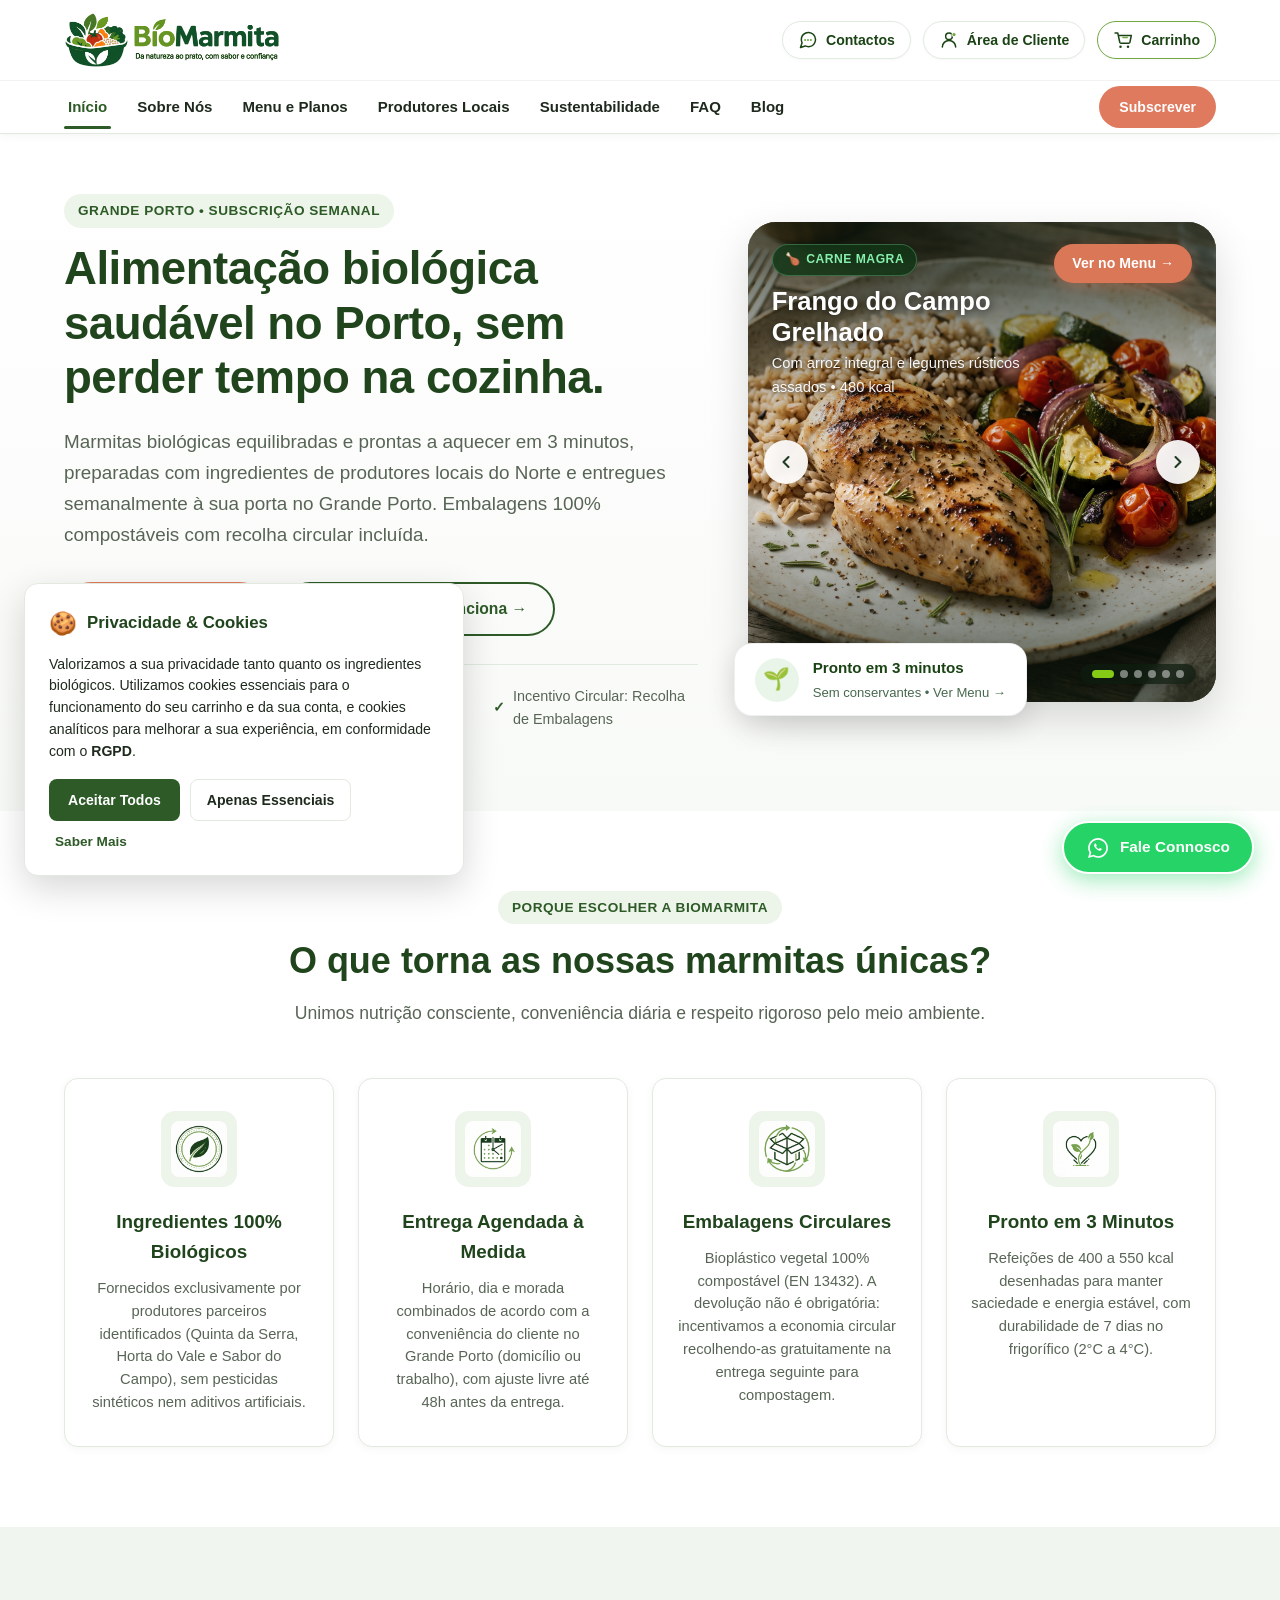
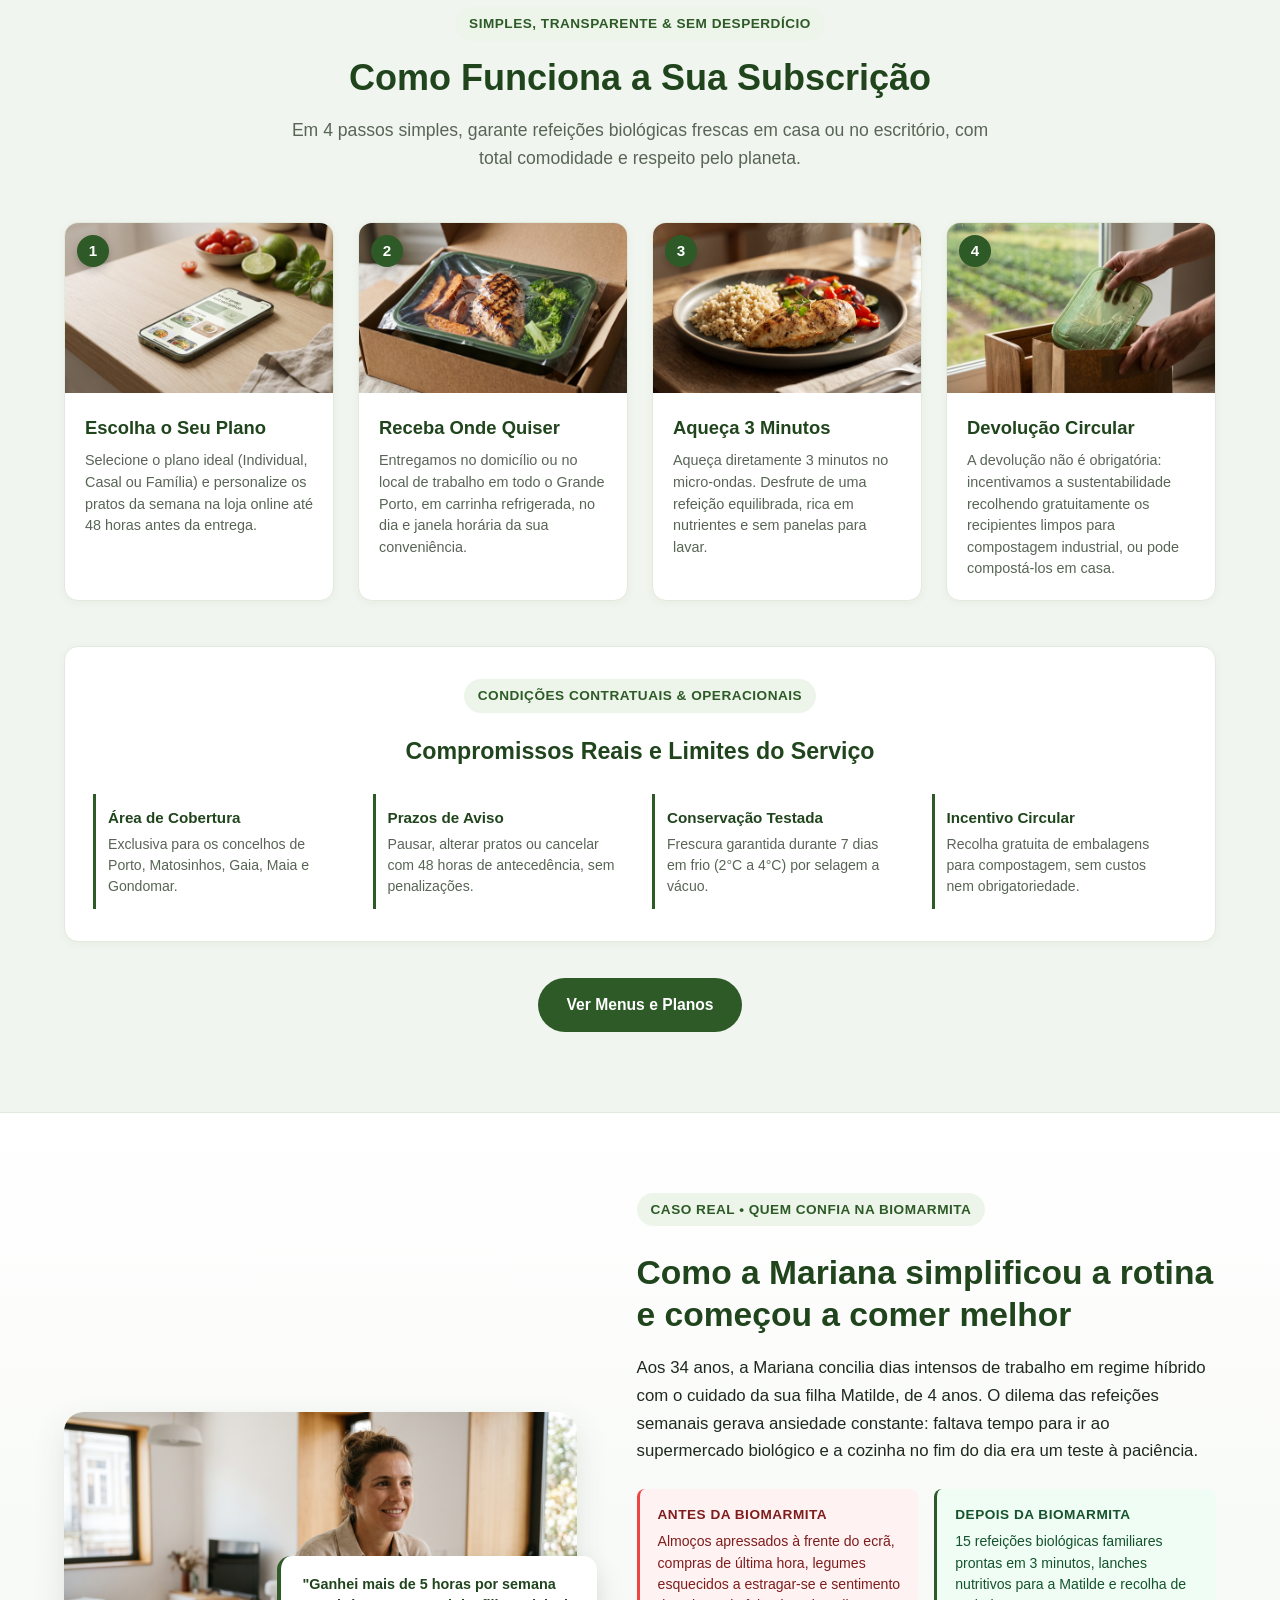
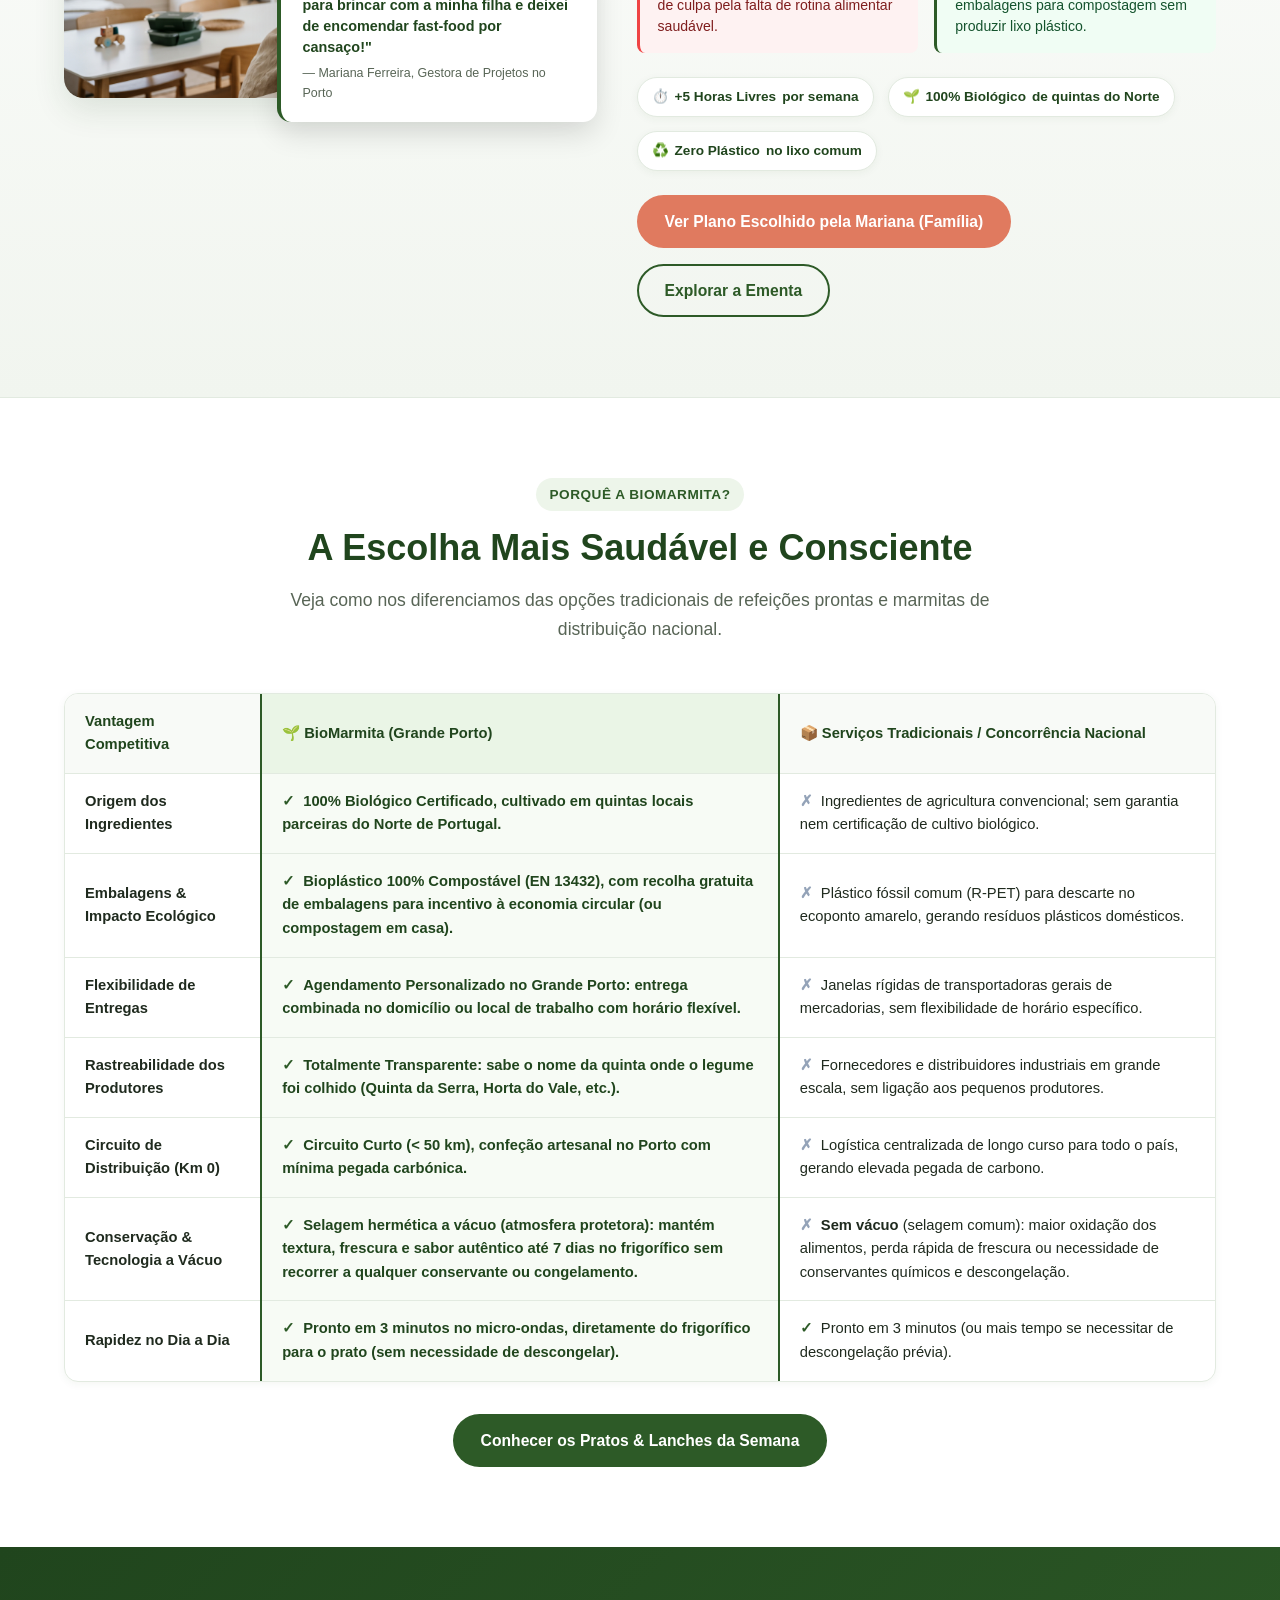
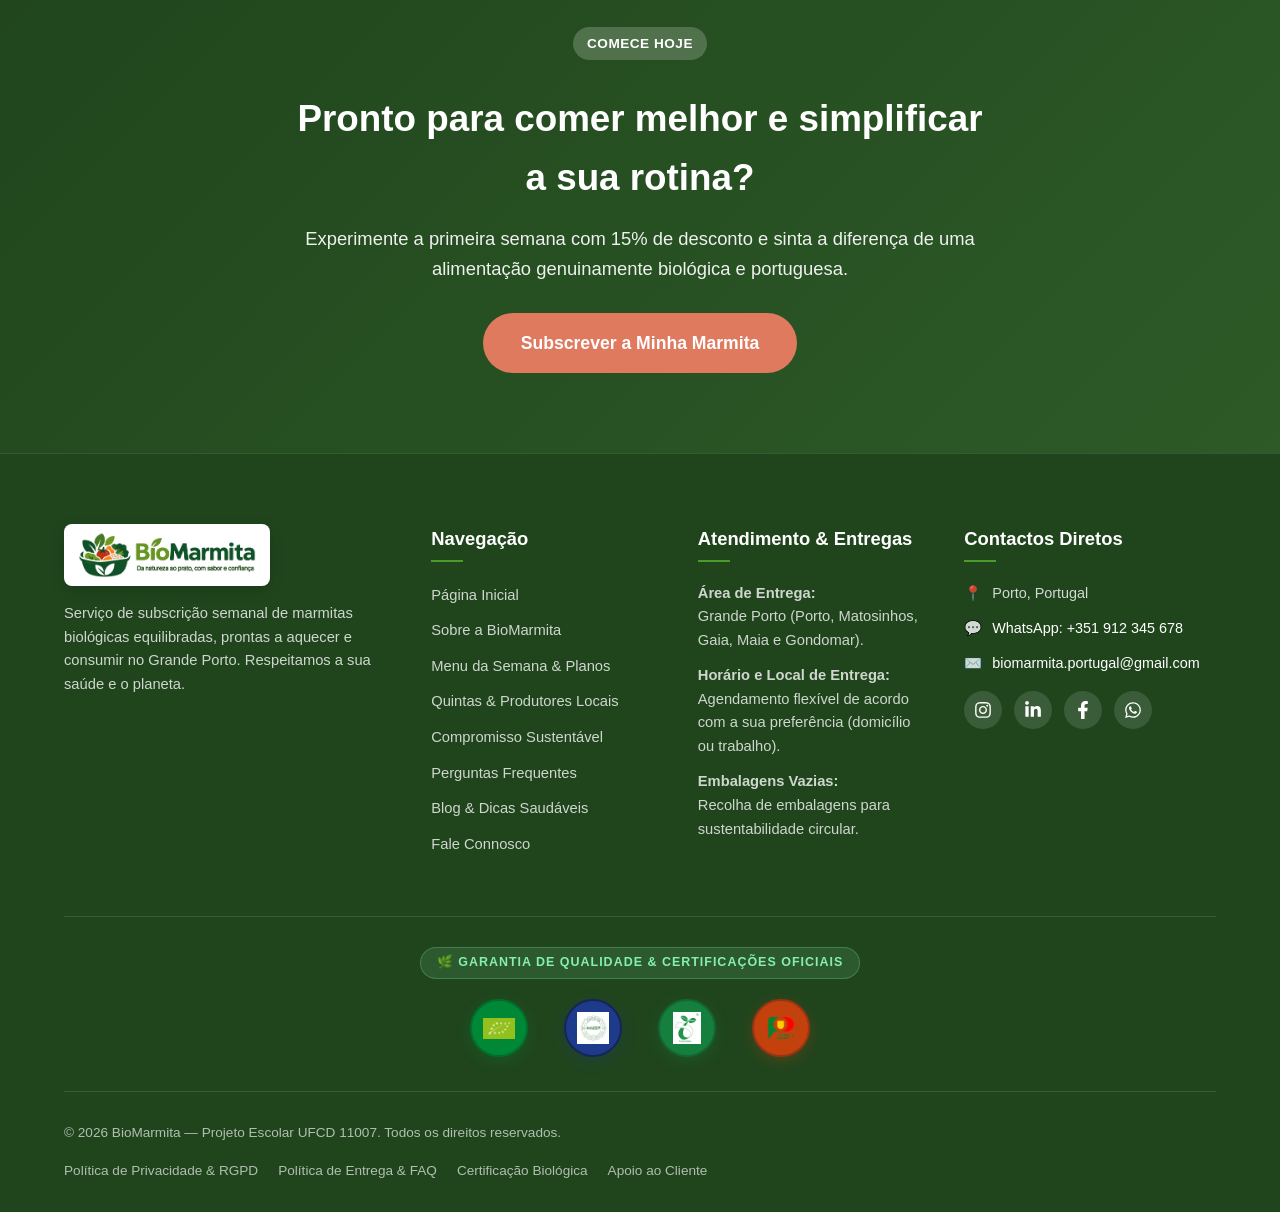
==== index.html @ f54bab78 "refactor(home): move barra de certificacoes da pagina inicial para o rodape" ====
<!DOCTYPE html>
<html lang="pt-PT">
<head>
  <meta charset="UTF-8">
  <meta name="viewport" content="width=device-width, initial-scale=1.0">
  <meta name="description" content="BioMarmita — Marmitas biológicas saudáveis por subscrição semanal no Grande Porto. Prontas a aquecer, com ingredientes locais e embalagens compostáveis.">
  <title>BioMarmita — Da natureza ao prato, com sabor e confiança</title>
  <link rel="stylesheet" href="./css/style.css">
</head>
<body>

  <!-- ======================================================================
       CABEÇALHO & BARRA DE NAVEGAÇÃO DE 2 LINHAS
       ====================================================================== -->
  <header class="site-header">
    <!-- Linha 1: Topo (Logo na esquerda e Contactos, Área do Cliente e Carrinho na direita) -->
    <div class="header-top-row">
      <div class="container header-top-container">
        <a href="index.html" class="brand-logo" aria-label="BioMarmita — Da natureza ao prato, com sabor e confiança.">
          <img src="./assets/imagens/logo-biomarmita-horizontal.png" alt="BioMarmita — Da natureza ao prato, com sabor e confiança." class="brand-logo-horizontal">
        </a>

        <div class="header-top-actions">
          <a href="contactos.html" class="header-action-btn" title="Contactos e Apoio ao Cliente">
            <span class="action-icon">
              <svg width="20" height="20" viewBox="0 0 24 24" fill="none" xmlns="http://www.w3.org/2000/svg">
              <path d="M21 11.5a8.38 8.38 0 0 1-.9 3.8 8.5 8.5 0 0 1-7.6 4.7 8.38 8.38 0 0 1-3.8-.9L3 21l1.9-5.7a8.38 8.38 0 0 1-.9-3.8 8.5 8.5 0 0 1 4.7-7.6 8.38 8.38 0 0 1 3.8-.9h.5a8.48 8.48 0 0 1 8 8v.5z" stroke="#1A4314" stroke-width="1.8" stroke-linecap="round" stroke-linejoin="round"/>
              <circle cx="8.5" cy="12" r="1.25" fill="#73A942"/>
              <circle cx="12" cy="12" r="1.25" fill="#73A942"/>
              <circle cx="15.5" cy="12" r="1.25" fill="#73A942"/>
            </svg>
            </span>
            <span class="action-label">Contactos</span>
          </a>
          <a href="area-cliente.html" class="header-action-btn" title="Área de Cliente">
            <span class="action-icon">
              <svg width="20" height="20" viewBox="0 0 24 24" fill="none" xmlns="http://www.w3.org/2000/svg">
              <circle cx="12" cy="7.5" r="4" stroke="#1A4314" stroke-width="1.8"/>
              <path d="M4 20.5a8 8 0 0 1 16 0" stroke="#1A4314" stroke-width="1.8" stroke-linecap="round"/>
              <circle cx="18" cy="5.5" r="2.5" fill="#73A942" stroke="#ffffff" stroke-width="1.2"/>
            </svg>
            </span>
            <span class="action-label">Área de Cliente</span>
          </a>
          <a href="carrinho.html" class="header-action-btn cart-btn" title="Ver Carrinho de Compras">
            <span class="action-icon">
              <svg width="20" height="20" viewBox="0 0 24 24" fill="none" xmlns="http://www.w3.org/2000/svg">
              <circle cx="9" cy="20" r="1.5" fill="#1A4314"/>
              <circle cx="18" cy="20" r="1.5" fill="#1A4314"/>
              <path d="M2.5 3.5h3.2l2.4 11.2a1.5 1.5 0 0 0 1.5 1.1h9.2a1.5 1.5 0 0 0 1.5-1.1L22 6.5H6.5" stroke="#1A4314" stroke-width="1.8" stroke-linecap="round" stroke-linejoin="round"/>
              <path d="M12 9h5" stroke="#73A942" stroke-width="2" stroke-linecap="round"/>
            </svg>
            </span>
            <span class="action-label">Carrinho</span>
          </a>

          <!-- Botão Hambúrguer para ecrãs móveis -->
          <button class="hamburger-btn" id="hamburgerBtn" aria-label="Abrir menu de navegação" aria-expanded="false">
            <svg viewBox="0 0 24 24" fill="none" stroke="#1A4314" stroke-width="2" stroke-linecap="round" stroke-linejoin="round">
              <line x1="3" y1="12" x2="21" y2="12"></line>
              <line x1="3" y1="6" x2="21" y2="6"></line>
              <line x1="3" y1="18" x2="21" y2="18"></line>
            </svg>
          </button>
        </div>
      </div>
    </div>

    <!-- Linha 2: Menu de Navegação com Botão de Subscrição -->
    <div class="header-bottom-row">
      <div class="container header-bottom-container">
        <nav class="nav-menu" id="navMenu">
          <a href="index.html" class="nav-link active">Início</a>
          <a href="sobre.html" class="nav-link">Sobre Nós</a>
          <a href="menu.html" class="nav-link">Menu e Planos</a>
          <a href="produtores.html" class="nav-link">Produtores Locais</a>
          <a href="sustentabilidade.html" class="nav-link">Sustentabilidade</a>
          <a href="faq.html" class="nav-link">FAQ</a>
          <a href="blog.html" class="nav-link">Blog</a>
          <a href="carrinho.html" class="btn btn-accent btn-sm nav-cta">Subscrever</a>
        </nav>
      </div>
    </div>
  </header>

  <!-- ======================================================================
       SEÇÃO HERO PRINCIPAL
       ====================================================================== -->
  <main>
    <section class="hero-home">
      <div class="container hero-grid">
        <div class="hero-content">
          <span class="badge">Grande Porto • Subscrição Semanal</span>
          <h1>Alimentação biológica saudável no Porto, sem perder tempo na cozinha.</h1>
          <p>
            Marmitas biológicas equilibradas e prontas a aquecer em 3 minutos, preparadas com ingredientes de produtores locais do Norte e entregues semanalmente à sua porta no Grande Porto. Embalagens 100% compostáveis com recolha circular incluída.
          </p>
          <div class="hero-actions">
            <a href="menu.html" class="btn btn-accent">Ver Menus e Planos</a>
            <a href="sobre.html" class="btn btn-outline">Descobrir Como Funciona →</a>
          </div>
          <div class="hero-badges-strip">
            <div class="hero-badge-item">
              <span>✓</span> Ingredientes 100% Biológicos Certificados
            </div>
            <div class="hero-badge-item">
              <span>✓</span> Agendamento no Domicílio ou Trabalho
            </div>
            <div class="hero-badge-item">
              <span>✓</span> Incentivo Circular: Recolha de Embalagens
            </div>
          </div>
        </div>

        <!-- Carrossel de Pratos Reais em Destaque -->
        <div class="hero-image-wrapper hero-carousel-wrapper" id="heroDishCarousel" role="region" aria-roledescription="carousel" aria-label="Destaques dos Pratos do Menu BioMarmita">
          <div class="hero-carousel-container">
            <!-- Slide 1: Frango do Campo Grelhado -->
            <div class="hero-carousel-slide active" role="group" aria-roledescription="slide" aria-label="1 de 6: Frango do Campo Grelhado">
              <img src="./assets/imagens/menu-tradicional.jpeg" alt="Frango biológico grelhado com arroz integral e legumes rústicos assados" class="hero-img">
              <div class="hero-slide-overlay" aria-hidden="true"></div>
              <div class="hero-slide-header">
                <div class="hero-slide-meta">
                  <span class="hero-slide-category">
                    <span class="category-icon" aria-hidden="true">🍗</span> CARNE MAGRA
                  </span>
                  <h3 class="hero-slide-title">Frango do Campo Grelhado</h3>
                  <p class="hero-slide-desc">Com arroz integral e legumes rústicos assados • 480 kcal</p>
                </div>
                <a href="menu.html" class="hero-slide-cta" title="Ver Frango do Campo no Menu">
                  Ver no Menu →
                </a>
              </div>
            </div>

            <!-- Slide 2: Lombo de Bacalhau com Grão -->
            <div class="hero-carousel-slide" role="group" aria-roledescription="slide" aria-label="2 de 6: Lombo de Bacalhau com Grão" aria-hidden="true">
              <img src="./assets/imagens/prato-bacalhau-grao.jpeg" alt="Lombo de Bacalhau com Grão e couve portuguesa da Horta do Vale" class="hero-img">
              <div class="hero-slide-overlay" aria-hidden="true"></div>
              <div class="hero-slide-header">
                <div class="hero-slide-meta">
                  <span class="hero-slide-category">
                    <span class="category-icon" aria-hidden="true">🐟</span> PEIXE TRADICIONAL
                  </span>
                  <h3 class="hero-slide-title">Lombo de Bacalhau com Grão</h3>
                  <p class="hero-slide-desc">Em cama de esmagada de grão e couve portuguesa • 490 kcal</p>
                </div>
                <a href="menu.html" class="hero-slide-cta" title="Ver Lombo de Bacalhau no Menu">
                  Ver no Menu →
                </a>
              </div>
            </div>

            <!-- Slide 3: Caril de Grão & Espinafres -->
            <div class="hero-carousel-slide" role="group" aria-roledescription="slide" aria-label="3 de 6: Caril de Grão &amp; Espinafres" aria-hidden="true">
              <img src="./assets/imagens/prato-caril-grao.jpeg" alt="Caril de Grão &amp; Espinafres com arroz basmati perfumado" class="hero-img">
              <div class="hero-slide-overlay" aria-hidden="true"></div>
              <div class="hero-slide-header">
                <div class="hero-slide-meta">
                  <span class="hero-slide-category">
                    <span class="category-icon" aria-hidden="true">🌱</span> 100% VEGAN BIO
                  </span>
                  <h3 class="hero-slide-title">Caril de Grão &amp; Espinafres</h3>
                  <p class="hero-slide-desc">Com arroz basmati perfumado e leite de coco bio • 430 kcal</p>
                </div>
                <a href="menu.html" class="hero-slide-cta" title="Ver Caril de Grão no Menu">
                  Ver no Menu →
                </a>
              </div>
            </div>

            <!-- Slide 4: Peito de Peru Recheado -->
            <div class="hero-carousel-slide" role="group" aria-roledescription="slide" aria-label="4 de 6: Peito de Peru Recheado" aria-hidden="true">
              <img src="./assets/imagens/prato-peru-espinafres.jpeg" alt="Peito de Peru Recheado com espinafres e batata-doce assada" class="hero-img">
              <div class="hero-slide-overlay" aria-hidden="true"></div>
              <div class="hero-slide-header">
                <div class="hero-slide-meta">
                  <span class="hero-slide-category">
                    <span class="category-icon" aria-hidden="true">🍗</span> CARNE MAGRA
                  </span>
                  <h3 class="hero-slide-title">Peito de Peru Recheado</h3>
                  <p class="hero-slide-desc">Com espinafres frescos e batata-doce assada • 460 kcal</p>
                </div>
                <a href="menu.html" class="hero-slide-cta" title="Ver Peito de Peru no Menu">
                  Ver no Menu →
                </a>
              </div>
            </div>

            <!-- Slide 5: Salmão Fresco & Quinoa Real -->
            <div class="hero-carousel-slide" role="group" aria-roledescription="slide" aria-label="5 de 6: Salmão Fresco &amp; Quinoa Real" aria-hidden="true">
              <img src="./assets/imagens/menu-fitness.jpeg" alt="Salmão Fresco &amp; Quinoa Real com brócolos ao vapor" class="hero-img">
              <div class="hero-slide-overlay" aria-hidden="true"></div>
              <div class="hero-slide-header">
                <div class="hero-slide-meta">
                  <span class="hero-slide-category">
                    <span class="category-icon" aria-hidden="true">🐟</span> FITNESS &amp; ÓMEGA-3
                  </span>
                  <h3 class="hero-slide-title">Salmão Fresco &amp; Quinoa Real</h3>
                  <p class="hero-slide-desc">Ao perfume de limão com brócolos ao vapor • 510 kcal</p>
                </div>
                <a href="menu.html" class="hero-slide-cta" title="Ver Salmão Fresco no Menu">
                  Ver no Menu →
                </a>
              </div>
            </div>

            <!-- Slide 6: Bowl de Tofu & Abacate -->
            <div class="hero-carousel-slide" role="group" aria-roledescription="slide" aria-label="6 de 6: Bowl de Tofu &amp; Abacate" aria-hidden="true">
              <img src="./assets/imagens/menu-vegetariano.jpeg" alt="Bowl de Tofu &amp; Abacate com edamame e molho sésamo" class="hero-img">
              <div class="hero-slide-overlay" aria-hidden="true"></div>
              <div class="hero-slide-header">
                <div class="hero-slide-meta">
                  <span class="hero-slide-category">
                    <span class="category-icon" aria-hidden="true">🥑</span> PLANT-BASED BOWL
                  </span>
                  <h3 class="hero-slide-title">Bowl de Tofu &amp; Abacate</h3>
                  <p class="hero-slide-desc">Com edamame, batata-doce e molho sésamo • 420 kcal</p>
                </div>
                <a href="menu.html" class="hero-slide-cta" title="Ver Bowl de Tofu no Menu">
                  Ver no Menu →
                </a>
              </div>
            </div>

            <!-- Botões de Navegação (Setas Anterior / Seguinte) -->
            <button type="button" class="hero-carousel-nav-btn prev" id="heroCarouselPrev" aria-label="Prato anterior">
              <svg width="20" height="20" viewBox="0 0 24 24" fill="none" stroke="currentColor" stroke-width="2.5" stroke-linecap="round" stroke-linejoin="round" aria-hidden="true">
                <polyline points="15 18 9 12 15 6"></polyline>
              </svg>
            </button>
            <button type="button" class="hero-carousel-nav-btn next" id="heroCarouselNext" aria-label="Próximo prato">
              <svg width="20" height="20" viewBox="0 0 24 24" fill="none" stroke="currentColor" stroke-width="2.5" stroke-linecap="round" stroke-linejoin="round" aria-hidden="true">
                <polyline points="9 18 15 12 9 6"></polyline>
              </svg>
            </button>

            <!-- Cápsula de Indicadores (Dots) -->
            <div class="hero-carousel-dots-capsule" role="tablist" aria-label="Navegar pelos pratos">
              <button type="button" class="hero-carousel-dot active" data-slide="0" role="tab" aria-selected="true" aria-label="Ver Frango do Campo Grelhado"></button>
              <button type="button" class="hero-carousel-dot" data-slide="1" role="tab" aria-selected="false" aria-label="Ver Lombo de Bacalhau com Grão"></button>
              <button type="button" class="hero-carousel-dot" data-slide="2" role="tab" aria-selected="false" aria-label="Ver Caril de Grão &amp; Espinafres"></button>
              <button type="button" class="hero-carousel-dot" data-slide="3" role="tab" aria-selected="false" aria-label="Ver Peito de Peru Recheado"></button>
              <button type="button" class="hero-carousel-dot" data-slide="4" role="tab" aria-selected="false" aria-label="Ver Salmão Fresco &amp; Quinoa Real"></button>
              <button type="button" class="hero-carousel-dot" data-slide="5" role="tab" aria-selected="false" aria-label="Ver Bowl de Tofu &amp; Abacate"></button>
            </div>
          </div>

          <!-- Card Flutuante Pronto em 3 minutos -->
          <a href="menu.html" class="hero-floating-card" title="Ver menu completo BioMarmita">
            <div class="floating-icon" aria-hidden="true">🌱</div>
            <div class="floating-text">
              <strong>Pronto em 3 minutos</strong>
              <span>Sem conservantes • Ver Menu →</span>
            </div>
          </a>
        </div>
      </div>
    </section>


    <!-- ======================================================================
         OS 4 PILARES DA BIOMARMITA
         ====================================================================== -->
    <section class="section section-white">
      <div class="container">
        <div class="section-header">
          <span class="badge">Porque Escolher a BioMarmita</span>
          <h2 class="section-title">O que torna as nossas marmitas únicas?</h2>
          <p class="section-subtitle">
            Unimos nutrição consciente, conveniência diária e respeito rigoroso pelo meio ambiente.
          </p>
        </div>

        <div class="features-grid-4">
          <!-- Pilar 1 -->
          <div class="feature-card">
            <div class="feature-icon-box">
              <img src="./assets/icones/ingredientes_biologicos.jpeg" alt="Ícone Ingredientes Biológicos">
            </div>
            <h3 class="feature-title">Ingredientes 100% Biológicos</h3>
            <p class="feature-desc">
              Fornecidos exclusivamente por produtores parceiros identificados (Quinta da Serra, Horta do Vale e Sabor do Campo), sem pesticidas sintéticos nem aditivos artificiais.
            </p>
          </div>

          <!-- Pilar 2 -->
          <div class="feature-card">
            <div class="feature-icon-box">
              <img src="./assets/icones/entrega_flexivel.jpeg" alt="Ícone Entrega Flexível">
            </div>
            <h3 class="feature-title">Entrega Agendada à Medida</h3>
            <p class="feature-desc">
              Horário, dia e morada combinados de acordo com a conveniência do cliente no Grande Porto (domicílio ou trabalho), com ajuste livre até 48h antes da entrega.
            </p>
          </div>

          <!-- Pilar 3 -->
          <div class="feature-card">
            <div class="feature-icon-box">
              <img src="./assets/icones/embalagens_sustentaveis.jpeg" alt="Ícone Embalagens Sustentáveis">
            </div>
            <h3 class="feature-title">Embalagens Circulares</h3>
            <p class="feature-desc">
              Bioplástico vegetal 100% compostável (EN 13432). A devolução não é obrigatória: incentivamos a economia circular recolhendo-as gratuitamente na entrega seguinte para compostagem.
            </p>
          </div>

          <!-- Pilar 4 -->
          <div class="feature-card">
            <div class="feature-icon-box">
              <img src="./assets/icones/mais_saude_e_bem_estar.jpeg" alt="Ícone Mais Saúde e Bem-Estar">
            </div>
            <h3 class="feature-title">Pronto em 3 Minutos</h3>
            <p class="feature-desc">
              Refeições de 400 a 550 kcal desenhadas para manter saciedade e energia estável, com durabilidade de 7 dias no frigorífico (2°C a 4°C).
            </p>
          </div>
        </div>
      </div>
    </section>

    <!-- ======================================================================
         SEÇÃO: COMO FUNCIONA (4 PASSOS VISUAIS)
         ====================================================================== -->
    <section class="section section-alt">
      <div class="container">
        <div class="section-header">
          <span class="badge">Simples, Transparente & Sem Desperdício</span>
          <h2 class="section-title">Como Funciona a Sua Subscrição</h2>
          <p class="section-subtitle">
            Em 4 passos simples, garante refeições biológicas frescas em casa ou no escritório, com total comodidade e respeito pelo planeta.
          </p>
        </div>

        <div class="steps-visual-grid">
          <!-- Passo 1 -->
          <div class="step-card-visual">
            <div class="step-visual-img-box">
              <img src="./assets/imagens/passo-escolha-plano.jpeg" alt="Escolha do plano e marmitas no telemóvel">
              <div class="step-visual-badge">1</div>
            </div>
            <div class="step-visual-body">
              <h3>Escolha o Seu Plano</h3>
              <p>
                Selecione o plano ideal (Individual, Casal ou Família) e personalize os pratos da semana na loja online até 48 horas antes da entrega.
              </p>
            </div>
          </div>

          <!-- Passo 2 -->
          <div class="step-card-visual">
            <div class="step-visual-img-box">
              <img src="./assets/imagens/passo-receba-marmitas.jpeg" alt="Entrega da caixa BioMarmita com flexibilidade de horário e morada">
              <div class="step-visual-badge">2</div>
            </div>
            <div class="step-visual-body">
              <h3>Receba Onde Quiser</h3>
              <p>
                Entregamos no domicílio ou no local de trabalho em todo o Grande Porto, em carrinha refrigerada, no dia e janela horária da sua conveniência.
              </p>
            </div>
          </div>

          <!-- Passo 3 -->
          <div class="step-card-visual">
            <div class="step-visual-img-box">
              <img src="./assets/imagens/passo-aqueca-desfrute.jpeg" alt="Marmita a aquecer e pronta em 3 minutos">
              <div class="step-visual-badge">3</div>
            </div>
            <div class="step-visual-body">
              <h3>Aqueça 3 Minutos</h3>
              <p>
                Aqueça diretamente 3 minutos no micro-ondas. Desfrute de uma refeição equilibrada, rica em nutrientes e sem panelas para lavar.
              </p>
            </div>
          </div>

          <!-- Passo 4 -->
          <div class="step-card-visual">
            <div class="step-visual-img-box">
              <img src="./assets/imagens/passo-compostagem.jpeg" alt="Recipiente bioplástico guardado para recolha e compostagem">
              <div class="step-visual-badge">4</div>
            </div>
            <div class="step-visual-body">
              <h3>Devolução Circular</h3>
              <p>
                A devolução não é obrigatória: incentivamos a sustentabilidade recolhendo gratuitamente os recipientes limpos para compostagem industrial, ou pode compostá-los em casa.
              </p>
            </div>
          </div>
        </div>

        <!-- Quadro de Condições Reais do Serviço -->
        <div style="margin-top: 45px; background: #ffffff; border: 1px solid var(--color-border); border-radius: var(--radius-md); padding: 32px 28px; box-shadow: var(--shadow-sm);">
          <div style="text-align: center; margin-bottom: 24px;">
            <span class="badge">Condições Contratuais & Operacionais</span>
            <h3 style="font-size: 1.45rem; color: var(--color-primary-dark); margin-top: 6px;">Compromissos Reais e Limites do Serviço</h3>
          </div>
          <div class="features-grid-4">
            <div style="text-align: left; padding: 12px; border-left: 3px solid var(--color-primary);">
              <strong style="color: var(--color-primary-dark); font-size: 0.95rem; display: block; margin-bottom: 4px;">Área de Cobertura</strong>
              <p style="font-size: 0.88rem; color: var(--color-text-muted); line-height: 1.5;">Exclusiva para os concelhos de Porto, Matosinhos, Gaia, Maia e Gondomar.</p>
            </div>
            <div style="text-align: left; padding: 12px; border-left: 3px solid var(--color-primary);">
              <strong style="color: var(--color-primary-dark); font-size: 0.95rem; display: block; margin-bottom: 4px;">Prazos de Aviso</strong>
              <p style="font-size: 0.88rem; color: var(--color-text-muted); line-height: 1.5;">Pausar, alterar pratos ou cancelar com 48 horas de antecedência, sem penalizações.</p>
            </div>
            <div style="text-align: left; padding: 12px; border-left: 3px solid var(--color-primary);">
              <strong style="color: var(--color-primary-dark); font-size: 0.95rem; display: block; margin-bottom: 4px;">Conservação Testada</strong>
              <p style="font-size: 0.88rem; color: var(--color-text-muted); line-height: 1.5;">Frescura garantida durante 7 dias em frio (2°C a 4°C) por selagem a vácuo.</p>
            </div>
            <div style="text-align: left; padding: 12px; border-left: 3px solid var(--color-primary);">
              <strong style="color: var(--color-primary-dark); font-size: 0.95rem; display: block; margin-bottom: 4px;">Incentivo Circular</strong>
              <p style="font-size: 0.88rem; color: var(--color-text-muted); line-height: 1.5;">Recolha gratuita de embalagens para compostagem, sem custos nem obrigatoriedade.</p>
            </div>
          </div>
        </div>

        <div style="text-align: center; margin-top: 36px;">
          <a href="menu.html" class="btn btn-primary">Ver Menus e Planos</a>
        </div>
      </div>
    </section>

    <!-- ======================================================================
         DESTAQUE DA PERSONA REAL: A ROTINA DA MARIANA FERREIRA
         ====================================================================== -->
    <section class="persona-showcase">
      <div class="container">
        <div class="persona-grid">
          <!-- Coluna com a Foto Real da Mariana -->
          <div class="persona-image-col">
            <img src="./assets/imagens/persona-mariana-real.jpeg" alt="Mariana Ferreira na sua cozinha com portátil e refeição BioMarmita" class="persona-main-img">
            <div class="persona-quote-card">
              <p>"Ganhei mais de 5 horas por semana para brincar com a minha filha e deixei de encomendar fast-food por cansaço!"</p>
              <span class="persona-quote-author">— Mariana Ferreira, Gestora de Projetos no Porto</span>
            </div>
          </div>

          <!-- Coluna com a História e Impacto Real -->
          <div class="persona-content-col">
            <span class="badge">Caso Real • Quem Confia na BioMarmita</span>
            <h2>Como a Mariana simplificou a rotina e começou a comer melhor</h2>
            <p class="persona-story-lead">
              Aos 34 anos, a Mariana concilia dias intensos de trabalho em regime híbrido com o cuidado da sua filha Matilde, de 4 anos. O dilema das refeições semanais gerava ansiedade constante: faltava tempo para ir ao supermercado biológico e a cozinha no fim do dia era um teste à paciência.
            </p>

            <div class="routine-comparison">
              <div class="routine-box routine-before">
                <strong>Antes da BioMarmita</strong>
                Almoços apressados à frente do ecrã, compras de última hora, legumes esquecidos a estragar-se e sentimento de culpa pela falta de rotina alimentar saudável.
              </div>
              <div class="routine-box routine-after">
                <strong>Depois da BioMarmita</strong>
                15 refeições biológicas familiares prontas em 3 minutos, lanches nutritivos para a Matilde e recolha de embalagens para compostagem sem produzir lixo plástico.
              </div>
            </div>

            <div class="persona-metrics-strip">
              <div class="persona-metric-pill">
                <span>⏱️</span> <strong>+5 Horas Livres</strong> por semana
              </div>
              <div class="persona-metric-pill">
                <span>🌱</span> <strong>100% Biológico</strong> de quintas do Norte
              </div>
              <div class="persona-metric-pill">
                <span>♻️</span> <strong>Zero Plástico</strong> no lixo comum
              </div>
            </div>

            <div class="persona-actions">
              <a href="carrinho.html?plano=familia" class="btn btn-accent">Ver Plano Escolhido pela Mariana (Família)</a>
              <a href="menu.html" class="btn btn-outline">Explorar a Ementa</a>
            </div>
          </div>
        </div>
      </div>
    </section>

    <!-- ======================================================================
         COMPARATIVO: BIOMARMITA VS. SERVIÇOS TRADICIONAIS
         ====================================================================== -->
    <section class="section section-white">
      <div class="container">
        <div class="section-header">
          <span class="badge">Porquê a BioMarmita?</span>
          <h2 class="section-title">A Escolha Mais Saudável e Consciente</h2>
          <p class="section-subtitle">
            Veja como nos diferenciamos das opções tradicionais de refeições prontas e marmitas de distribuição nacional.
          </p>
        </div>

        <div class="comparison-wrapper">
          <table class="comparison-table">
            <thead>
              <tr>
                <th>Vantagem Competitiva</th>
                <th class="col-bio">🌱 BioMarmita (Grande Porto)</th>
                <th>📦 Serviços Tradicionais / Concorrência Nacional</th>
              </tr>
            </thead>
            <tbody>
              <tr>
                <td><strong>Origem dos Ingredientes</strong></td>
                <td class="col-bio"><span class="check-green">✓</span> <strong>100% Biológico Certificado</strong>, cultivado em quintas locais parceiras do Norte de Portugal.</td>
                <td><span class="cross-neutral">✗</span> Ingredientes de agricultura convencional; sem garantia nem certificação de cultivo biológico.</td>
              </tr>
              <tr>
                <td><strong>Embalagens & Impacto Ecológico</strong></td>
                <td class="col-bio"><span class="check-green">✓</span> <strong>Bioplástico 100% Compostável (EN 13432)</strong>, com recolha gratuita de embalagens para incentivo à economia circular (ou compostagem em casa).</td>
                <td><span class="cross-neutral">✗</span> Plástico fóssil comum (R-PET) para descarte no ecoponto amarelo, gerando resíduos plásticos domésticos.</td>
              </tr>
              <tr>
                <td><strong>Flexibilidade de Entregas</strong></td>
                <td class="col-bio"><span class="check-green">✓</span> <strong>Agendamento Personalizado no Grande Porto</strong>: entrega combinada no domicílio ou local de trabalho com horário flexível.</td>
                <td><span class="cross-neutral">✗</span> Janelas rígidas de transportadoras gerais de mercadorias, sem flexibilidade de horário específico.</td>
              </tr>
              <tr>
                <td><strong>Rastreabilidade dos Produtores</strong></td>
                <td class="col-bio"><span class="check-green">✓</span> <strong>Totalmente Transparente</strong>: sabe o nome da quinta onde o legume foi colhido (Quinta da Serra, Horta do Vale, etc.).</td>
                <td><span class="cross-neutral">✗</span> Fornecedores e distribuidores industriais em grande escala, sem ligação aos pequenos produtores.</td>
              </tr>
              <tr>
                <td><strong>Circuito de Distribuição (Km 0)</strong></td>
                <td class="col-bio"><span class="check-green">✓</span> <strong>Circuito Curto (&lt; 50 km)</strong>, confeção artesanal no Porto com mínima pegada carbónica.</td>
                <td><span class="cross-neutral">✗</span> Logística centralizada de longo curso para todo o país, gerando elevada pegada de carbono.</td>
              </tr>
              <tr>
                <td><strong>Conservação & Tecnologia a Vácuo</strong></td>
                <td class="col-bio"><span class="check-green">✓</span> <strong>Selagem hermética a vácuo</strong> (atmosfera protetora): mantém textura, frescura e sabor autêntico até <strong>7 dias no frigorífico</strong> sem recorrer a qualquer conservante ou congelamento.</td>
                <td><span class="cross-neutral">✗</span> <strong>Sem vácuo</strong> (selagem comum): maior oxidação dos alimentos, perda rápida de frescura ou necessidade de conservantes químicos e descongelação.</td>
              </tr>
              <tr>
                <td><strong>Rapidez no Dia a Dia</strong></td>
                <td class="col-bio"><span class="check-green">✓</span> <strong>Pronto em 3 minutos</strong> no micro-ondas, diretamente do frigorífico para o prato (sem necessidade de descongelar).</td>
                <td><span class="check-green">✓</span> Pronto em 3 minutos (ou mais tempo se necessitar de descongelação prévia).</td>
              </tr>
            </tbody>
          </table>
        </div>

        <div style="text-align: center; margin-top: 32px;">
          <a href="menu.html" class="btn btn-primary">Conhecer os Pratos & Lanches da Semana</a>
        </div>
      </div>
    </section>

    <!-- ======================================================================
         CHAMADA FINAL PARA AÇÃO (CTA)
         ====================================================================== -->
    <section class="section" style="background: linear-gradient(135deg, var(--color-primary-dark) 0%, var(--color-primary) 100%); color: #ffffff; text-align: center;">
      <div class="container" style="max-width: 760px;">
        <span class="badge" style="background: rgba(255,255,255,0.2); color: #fff;">Comece Hoje</span>
        <h2 style="font-size: 2.3rem; margin: 16px 0; color: #fff;">Pronto para comer melhor e simplificar a sua rotina?</h2>
        <p style="font-size: 1.15rem; opacity: 0.92; margin-bottom: 30px; line-height: 1.6;">
          Experimente a primeira semana com 15% de desconto e sinta a diferença de uma alimentação genuinamente biológica e portuguesa.
        </p>
        <a href="carrinho.html" class="btn btn-accent" style="font-size: 1.1rem; padding: 14px 36px;">Subscrever a Minha Marmita</a>
      </div>
    </section>
  </main>

  <!-- ======================================================================
       RODAPÉ CORPORATIVO UNIFICADO
       ====================================================================== -->
  <footer class="site-footer">
    <div class="container">
      <div class="footer-grid">
        <div class="footer-col footer-about">
          <a href="index.html" class="footer-brand-logo" aria-label="BioMarmita — Da natureza ao prato, com sabor e confiança.">
            <img src="./assets/imagens/logo-biomarmita-horizontal.png" alt="BioMarmita — Da natureza ao prato, com sabor e confiança." class="footer-brand-logo-img">
          </a>
          <p>
            Serviço de subscrição semanal de marmitas biológicas equilibradas, prontas a aquecer e consumir no Grande Porto. Respeitamos a sua saúde e o planeta.
          </p>
        </div>

        <div class="footer-col">
          <h4>Navegação</h4>
          <ul class="footer-links">
            <li><a href="index.html">Página Inicial</a></li>
            <li><a href="sobre.html">Sobre a BioMarmita</a></li>
            <li><a href="menu.html">Menu da Semana & Planos</a></li>
            <li><a href="produtores.html">Quintas & Produtores Locais</a></li>
            <li><a href="sustentabilidade.html">Compromisso Sustentável</a></li>
            <li><a href="faq.html">Perguntas Frequentes</a></li>
            <li><a href="blog.html">Blog & Dicas Saudáveis</a></li>
            <li><a href="contactos.html">Fale Connosco</a></li>
          </ul>
        </div>

        <div class="footer-col">
          <h4>Atendimento & Entregas</h4>
          <p style="font-size: 0.92rem; color: rgba(255,255,255,0.78); margin-bottom: 12px;">
            <strong>Área de Entrega:</strong><br>
            Grande Porto (Porto, Matosinhos, Gaia, Maia e Gondomar).
          </p>
          <p style="font-size: 0.92rem; color: rgba(255,255,255,0.78); margin-bottom: 12px;">
            <strong>Horário e Local de Entrega:</strong><br>
            Agendamento flexível de acordo com a sua preferência (domicílio ou trabalho).
          </p>
          <p style="font-size: 0.92rem; color: rgba(255,255,255,0.78);">
            <strong>Embalagens Vazias:</strong><br>
            Recolha de embalagens para sustentabilidade circular.
          </p>
        </div>

        <div class="footer-col">
          <h4>Contactos Diretos</h4>
          <div class="footer-contact-item">
            <span>📍</span>
            <span>Porto, Portugal</span>
          </div>
          <div class="footer-contact-item">
            <span>💬</span>
            <a href="https://wa.me/351912345678" target="_blank" style="color: #ffffff;">WhatsApp: +351 912 345 678</a>
          </div>
          <div class="footer-contact-item">
            <span>✉️</span>
            <a href="mailto:biomarmita.portugal@gmail.com" style="color: #ffffff;">biomarmita.portugal@gmail.com</a>
          </div>
          <div class="footer-social-links">
            <a href="https://instagram.com/biomarmita.portugal" target="_blank" rel="noopener noreferrer" class="social-btn social-instagram" aria-label="Instagram">
              <svg viewBox="0 0 448 512" width="18" height="18" fill="currentColor" aria-hidden="true"><path d="M224.1 141c-63.6 0-114.9 51.3-114.9 114.9s51.3 114.9 114.9 114.9S339 319.5 339 255.9 287.7 141 224.1 141zm0 189.6c-41.1 0-74.7-33.5-74.7-74.7s33.5-74.7 74.7-74.7 74.7 33.5 74.7 74.7-33.6 74.7-74.7 74.7zm146.4-194.3c0 14.9-12 26.8-26.8 26.8-14.9 0-26.8-12-26.8-26.8s12-26.8 26.8-26.8 26.8 12 26.8 26.8zm76.1 27.2c-1.7-35.9-9.9-67.7-36.2-93.9-26.2-26.2-58-34.4-93.9-36.2-37-2.1-147.9-2.1-184.9 0-35.8 1.7-67.6 9.9-93.9 36.1s-34.4 58-36.2 93.9c-2.1 37-2.1 147.9 0 184.9 1.7 35.9 9.9 67.7 36.2 93.9s58 34.4 93.9 36.2c37 2.1 147.9 2.1 184.9 0 35.9-1.7 67.7-9.9 93.9-36.2 26.2-26.2 34.4-58 36.2-93.9 2.1-37 2.1-147.8 0-184.8zM398.8 388c-7.8 19.6-22.9 34.7-42.6 42.6-29.5 11.7-99.5 9-132.1 9s-102.7 2.6-132.1-9c-19.6-7.8-34.7-22.9-42.6-42.6-11.7-29.5-9-99.5-9-132.1s-2.6-102.7 9-132.1c7.8-19.6 22.9-34.7 42.6-42.6 29.5-11.7 99.5-9 132.1-9s102.7-2.6 132.1 9c19.6 7.8 34.7 22.9 42.6 42.6 11.7 29.5 9 99.5 9 132.1s2.7 102.7-9 132.1z"/></svg>
            </a>
            <a href="https://linkedin.com" target="_blank" rel="noopener noreferrer" class="social-btn social-linkedin" aria-label="LinkedIn">
              <svg viewBox="0 0 448 512" width="18" height="18" fill="currentColor" aria-hidden="true"><path d="M100.28 448H7.4V148.9h92.88zM53.79 108.1C24.09 108.1 0 83.5 0 53.8a53.79 53.79 0 0 1 107.58 0c0 29.7-24.1 54.3-53.79 54.3zM447.9 448h-92.68V302.4c0-34.7-.7-79.2-48.29-79.2-48.29 0-55.69 37.7-55.69 76.7V448h-92.78V148.9h89.08v40.8h1.3c12.4-23.5 42.69-48.3 87.88-48.3 94 0 111.28 61.9 111.28 142.3V448z"/></svg>
            </a>
            <a href="https://facebook.com" target="_blank" rel="noopener noreferrer" class="social-btn social-facebook" aria-label="Facebook">
              <svg viewBox="0 0 320 512" width="18" height="18" fill="currentColor" aria-hidden="true"><path d="M279.14 288l14.22-92.66h-88.91v-60.13c0-25.35 12.42-50.06 52.24-50.06h40.42V6.26S260.43 0 225.36 0c-73.22 0-121.08 44.38-121.08 124.72v70.62H22.89V288h81.39v224h100.17V288z"/></svg>
            </a>
            <a href="https://wa.me/351912345678" target="_blank" rel="noopener noreferrer" class="social-btn social-whatsapp" aria-label="WhatsApp">
              <svg viewBox="0 0 448 512" width="18" height="18" fill="currentColor" aria-hidden="true"><path d="M380.9 97.1C339 55.1 283.2 32 223.9 32c-122.4 0-222 99.6-222 222 0 39.1 10.2 77.3 29.6 111L0 480l117.7-30.9c32.4 17.7 68.9 27 106.1 27h.1c122.3 0 224.1-99.6 224.1-222 0-59.3-25.2-115-67.1-157zm-157 341.6c-33.2 0-65.7-8.9-94-25.7l-6.7-4-69.8 18.3L72 359.2l-4.4-7c-18.5-29.4-28.2-63.3-28.2-98.2 0-101.7 82.8-184.5 184.6-184.5 49.3 0 95.6 19.2 130.4 54.1 34.8 34.9 56.2 81.2 56.1 130.5 0 101.8-84.9 184.6-186.6 184.6zm101.2-138.2c-5.5-2.8-32.8-16.2-37.9-18-5.1-1.9-8.8-2.8-12.5 2.8-3.7 5.6-14.3 18-17.6 21.8-3.2 3.7-6.5 4.2-12 1.4-32.6-16.3-54-29.1-75.5-66-5.7-9.8 5.7-9.1 16.3-30.3 1.8-3.7.9-6.9-.5-9.7-1.4-2.8-12.5-30.1-17.1-41.2-4.5-10.8-9.1-9.3-12.5-9.5-3.2-.2-6.9-.2-10.6-.2-3.7 0-9.7 1.4-14.8 6.9-5.1 5.6-19.4 19-19.4 46.3 0 27.3 19.9 53.7 22.6 57.4 2.8 3.7 39.1 59.7 94.8 83.8 35.2 15.2 49 16.5 66.6 13.9 10.7-1.6 32.8-13.4 37.4-26.4 4.6-13 4.6-24.1 3.2-26.4-1.3-2.5-5-3.9-10.5-6.6z"/></svg>
            </a>
          </div>
        </div>
      </div>

      <!-- Barra de Certificações Oficiais no Rodapé -->
      <div class="footer-certifications-bar">
        <div class="footer-cert-header">
          <span>🌿 Garantia de Qualidade &amp; Certificações Oficiais</span>
        </div>
        <div class="cert-logos-row" role="list" aria-label="Certificações Oficiais da BioMarmita">
          <!-- Selo 1: Euro-Folha UE -->
          <a href="sustentabilidade.html#certificacoes" class="cert-logo-item" role="listitem" title="Euro-Folha UE: 100% Bio • Sem Pesticidas nem OGM">
            <div class="cert-logo-circle euroleaf" aria-hidden="true">
              <img src="./assets/imagens/selo-euro-folha.png" alt="Euro-Folha UE" class="cert-logo-img">
            </div>
            <div class="cert-logo-tooltip" role="tooltip">
              <strong class="cert-tooltip-title">Euro-Folha UE</strong>
              <span class="cert-tooltip-desc">100% Bio • Sem Pesticidas nem OGM</span>
              <span class="cert-tooltip-action">Saber mais →</span>
            </div>
          </a>

          <!-- Selo 2: Higiene e Segurança HACCP -->
          <a href="sustentabilidade.html#certificacoes" class="cert-logo-item" role="listitem" title="HACCP &amp; Higiene: Segurança Alimentar Certificada">
            <div class="cert-logo-circle haccp" aria-hidden="true">
              <img src="./assets/imagens/selo-haccp.png" alt="HACCP" class="cert-logo-img">
            </div>
            <div class="cert-logo-tooltip" role="tooltip">
              <strong class="cert-tooltip-title">HACCP &amp; Higiene</strong>
              <span class="cert-tooltip-desc">Segurança Alimentar Certificada</span>
              <span class="cert-tooltip-action">Saber mais →</span>
            </div>
          </a>

          <!-- Selo 3: Bioplástico Compostável EN 13432 -->
          <a href="sustentabilidade.html#certificacoes" class="cert-logo-item" role="listitem" title="Norma EN 13432: Bioplástico 100% Compostável">
            <div class="cert-logo-circle compost" aria-hidden="true">
              <img src="./assets/imagens/selo-en-13432.png" alt="Norma EN 13432" class="cert-logo-img">
            </div>
            <div class="cert-logo-tooltip" role="tooltip">
              <strong class="cert-tooltip-title">Norma EN 13432</strong>
              <span class="cert-tooltip-desc">Bioplástico 100% Compostável</span>
              <span class="cert-tooltip-action">Saber mais →</span>
            </div>
          </a>

          <!-- Selo 4: Cadeia Curta / Origem Nacional -->
          <a href="produtores.html" class="cert-logo-item" role="listitem" title="Cadeia Curta (< 60 km): Produtores Locais do Norte">
            <div class="cert-logo-circle local" aria-hidden="true">
              <img src="./assets/imagens/selo-cadeia-curta.png" alt="Cadeia Curta" class="cert-logo-img">
            </div>
            <div class="cert-logo-tooltip" role="tooltip">
              <strong class="cert-tooltip-title">Cadeia Curta (&lt; 60 km)</strong>
              <span class="cert-tooltip-desc">Produtores Locais do Norte</span>
              <span class="cert-tooltip-action">Conhecer quintas →</span>
            </div>
          </a>
        </div>
      </div>

      <div class="footer-bottom">
        <p>© 2026 BioMarmita — Projeto Escolar UFCD 11007. Todos os direitos reservados.</p>
        <div class="footer-legal-links">
          <a href="privacidade.html">Política de Privacidade &amp; RGPD</a>
          <a href="faq.html">Política de Entrega &amp; FAQ</a>
          <a href="sustentabilidade.html">Certificação Biológica</a>
          <a href="contactos.html">Apoio ao Cliente</a>
        </div>
      </div>
    </div>
  </footer>

  <!-- Script JS para menu mobile e interatividades -->
    <!-- Botão Flutuante de WhatsApp -->
  <a href="https://wa.me/351912345678?text=Ol%C3%A1!%20Gostaria%20de%20saber%20mais%20sobre%20os%20planos%20da%20BioMarmita." class="whatsapp-float" target="_blank" rel="noopener noreferrer" aria-label="Falar no WhatsApp">
    <svg viewBox="0 0 24 24">
      <path d="M12.04 2C6.58 2 2.13 6.45 2.13 11.91C2.13 13.66 2.59 15.36 3.45 16.86L2.05 22L7.3 20.62C8.75 21.41 10.38 21.83 12.04 21.83C17.5 21.83 21.95 17.38 21.95 11.92C21.95 9.27 20.92 6.78 19.05 4.91C17.18 3.03 14.69 2 12.04 2M12.05 3.67C14.25 3.67 16.31 4.53 17.87 6.09C19.42 7.65 20.28 9.72 20.28 11.92C20.28 16.46 16.58 20.15 12.04 20.15C10.56 20.15 9.11 19.76 7.85 19L7.55 18.83L4.43 19.65L5.26 16.61L5.06 16.29C4.24 14.99 3.81 13.47 3.81 11.91C3.81 7.37 7.5 3.67 12.05 3.67M9.27 7.49C9.09 7.49 8.89 7.56 8.73 7.74C8.57 7.92 8.08 8.38 8.08 9.32C8.08 10.26 8.76 11.16 8.86 11.29C8.95 11.43 10.2 13.36 12.12 14.19C13.68 14.86 14 14.73 14.34 14.69C14.68 14.66 15.44 14.24 15.6 13.79C15.76 13.34 15.76 12.95 15.71 12.87C15.66 12.79 15.53 12.74 15.34 12.65C15.16 12.55 14.25 12.11 14.08 12.05C13.91 11.98 13.78 11.95 13.66 12.13C13.53 12.31 13.16 12.74 13.05 12.87C12.94 13 12.83 13.02 12.64 12.92C12.46 12.83 11.87 12.64 11.17 12.02C10.63 11.53 10.26 10.93 10.15 10.75C10.05 10.57 10.14 10.47 10.23 10.37C10.32 10.28 10.42 10.15 10.52 10.04C10.62 9.93 10.65 9.85 10.72 9.72C10.78 9.59 10.75 9.47 10.7 9.38C10.66 9.29 10.26 8.32 10.09 7.92C9.93 7.52 9.76 7.58 9.63 7.58C9.51 7.57 9.38 7.49 9.27 7.49Z"/>
    </svg>
    <span>Fale Connosco</span>
  </a>
  <!-- Botão Flutuante Voltar ao Topo -->
  <button type="button" id="backToTopBtn" class="back-to-top-btn" aria-label="Voltar ao topo da página" title="Voltar ao topo">
    <svg width="22" height="22" viewBox="0 0 24 24" fill="none" stroke="currentColor" stroke-width="2.5" stroke-linecap="round" stroke-linejoin="round">
      <line x1="12" y1="19" x2="12" y2="5"></line>
      <polyline points="5 12 12 5 19 12"></polyline>
    </svg>
  </button>


  <script src="./js/script.js"></script>
</body>
</html>
---- css/style.css ----
/* ==========================================================================
   BIOMARMITA — FOLHA DE ESTILOS CORPORATIVA UNIFICADA (CSS3)
   Projeto: BioMarmita — Refeições Saudáveis & Sustentáveis por Subscrição
   Slogan: "Da natureza ao prato, com sabor e confiança."
   Área de Atuação: Grande Porto, Portugal
   Compatível com: Desktop, Tablet, Telemóvel (Mobile First / Responsivo)
   ========================================================================== */

/* --------------------------------------------------------------------------
   1. VARIÁVEIS DE DESIGN SYSTEM (CORES, FONTES E ESPAÇAMENTOS)
   -------------------------------------------------------------------------- */
:root {
  /* Paleta Corporativa de Cores */
  --color-primary-dark: #20451d;    /* Verde floresta escuro institucional */
  --color-primary: #2d5a27;         /* Verde institucional principal */
  --color-primary-light: #4c9a2a;   /* Verde folha fresco de destaque */
  --color-primary-soft: #edf5ea;    /* Fundo verde suave para cartões e destaques */
  
  --color-accent: #e07a5f;          /* Laranja terracota suave (botões de ação) */
  --color-accent-hover: #cf684d;    /* Terracota mais escuro para hover */
  
  --color-bg-body: #f8faf7;         /* Fundo da página leve e acolhedor */
  --color-bg-white: #ffffff;        /* Branco puro para cartões e cabeçalho */
  --color-bg-alt: #f1f5ef;          /* Fundo alternado para seções secundárias */
  
  --color-text-main: #1f2a1e;       /* Texto principal quase preto (alta legibilidade) */
  --color-text-muted: #586556;      /* Texto secundário e legendas */
  --color-border: #e2eae0;          /* Linhas e bordas suaves */
  
  /* Tipografia */
  --font-family-base: 'Inter', -apple-system, BlinkMacSystemFont, 'Segoe UI', Roboto, Helvetica, Arial, sans-serif;
  
  /* Sombras e Bordas */
  --radius-sm: 8px;
  --radius-md: 14px;
  --radius-lg: 20px;
  --radius-full: 9999px;
  
  --shadow-sm: 0 2px 8px rgba(32, 69, 29, 0.05);
  --shadow-md: 0 6px 20px rgba(32, 69, 29, 0.08);
  --shadow-lg: 0 12px 32px rgba(32, 69, 29, 0.12);
  
  /* Transições suaves */
  --transition: all 0.25s ease-in-out;
}

/* --------------------------------------------------------------------------
   2. RESET E REGRAS GLOBAIS
   -------------------------------------------------------------------------- */
*, *::before, *::after {
  box-sizing: border-box;
  margin: 0;
  padding: 0;
}

html {
  scroll-behavior: smooth;
  font-size: 16px;
}

body {
  font-family: var(--font-family-base);
  background-color: var(--color-bg-body);
  color: var(--color-text-main);
  line-height: 1.6;
  -webkit-font-smoothing: antialiased;
}

img {
  max-width: 100%;
  height: auto;
  display: block;
}

a {
  color: inherit;
  text-decoration: none;
  transition: var(--transition);
}

ul {
  list-style: none;
}

button, input, textarea, select {
  font: inherit;
}

/* Container Central */
.container {
  width: 100%;
  max-width: 1200px;
  margin: 0 auto;
  padding: 0 24px;
}

/* Espaçamento Padrão de Seções */
.section {
  padding: 80px 0;
}

.section-alt {
  background-color: var(--color-bg-alt);
}

.section-white {
  background-color: var(--color-bg-white);
}

/* Cabeçalhos de Seção */
.section-header {
  text-align: center;
  max-width: 720px;
  margin: 0 auto 50px auto;
}

.badge {
  display: inline-block;
  padding: 6px 14px;
  background-color: var(--color-primary-soft);
  color: var(--color-primary);
  font-size: 0.85rem;
  font-weight: 600;
  border-radius: var(--radius-full);
  text-transform: uppercase;
  letter-spacing: 0.5px;
  margin-bottom: 14px;
}

.section-title {
  font-size: 2.25rem;
  font-weight: 700;
  color: var(--color-primary-dark);
  line-height: 1.25;
  margin-bottom: 16px;
}

.section-subtitle {
  font-size: 1.1rem;
  color: var(--color-text-muted);
  line-height: 1.6;
}

/* --------------------------------------------------------------------------
   3. CABEÇALHO E BARRA DE NAVEGAÇÃO (HEADER & NAV)
   -------------------------------------------------------------------------- */
.site-header {
  position: sticky;
  top: 0;
  z-index: 1000;
  background-color: rgba(255, 255, 255, 0.98);
  backdrop-filter: blur(10px);
  border-bottom: 1px solid var(--color-border);
  box-shadow: var(--shadow-sm);
}

/* Linha 1: Top Row (Logo à esquerda e Ações à direita) */
.header-top-row {
  padding: 12px 0;
  border-bottom: 1px solid rgba(0, 0, 0, 0.05);
  background-color: #ffffff;
}

.header-top-container {
  display: flex;
  align-items: center;
  justify-content: space-between;
}

/* Logotipo Base */
.brand-logo {
  display: flex;
  align-items: center;
  gap: 12px;
  text-decoration: none;
  transition: transform 0.25s ease, opacity 0.25s ease;
}

.brand-logo:hover {
  transform: translateY(-1px);
  opacity: 0.96;
}

/* Logótipo Circular Padrão (mantido para o rodapé) */
.site-footer .brand-logo img,
.brand-logo img {
  width: 44px;
  height: 44px;
  border-radius: 50%;
  object-fit: cover;
  border: 2px solid var(--color-primary-light);
}

/* Novo Logótipo Oficial Horizontal no Cabeçalho */
.header-top-row .brand-logo {
  display: inline-flex;
  align-items: center;
  text-decoration: none;
}

.header-top-row .brand-logo img.brand-logo-horizontal {
  height: 56px;
  width: auto;
  max-width: 260px;
  border-radius: 0;
  border: none;
  object-fit: contain;
  display: block;
  transition: transform 0.25s ease, opacity 0.25s ease;
}

.header-top-row .brand-logo:hover img.brand-logo-horizontal {
  transform: translateY(-1px) scale(1.02);
  opacity: 0.96;
}

.brand-info {
  display: flex;
  flex-direction: column;
}

.brand-title {
  font-size: 1.5rem;
  font-weight: 800;
  color: var(--color-primary-dark);
  line-height: 1;
  letter-spacing: -0.3px;
}

.brand-title span {
  color: var(--color-primary-light);
}

.brand-slogan {
  font-size: 0.7rem;
  font-weight: 500;
  color: var(--color-text-muted);
  line-height: 1.2;
  margin-top: 3px;
  letter-spacing: 0.1px;
}

/* Ações Topo: Contactos, Área de Cliente, Carrinho */
.header-top-actions {
  display: flex;
  align-items: center;
  gap: 12px;
}

.header-action-btn {
  display: inline-flex;
  align-items: center;
  gap: 8px;
  padding: 7px 15px;
  border-radius: 30px;
  font-size: 0.88rem;
  font-weight: 600;
  color: #1A4314;
  text-decoration: none;
  border: 1.5px solid #e1ebe0;
  background-color: #ffffff;
  transition: var(--transition);
  box-shadow: 0 1px 3px rgba(26, 67, 20, 0.04);
}

.header-action-btn:hover {
  background-color: #f7faf6;
  border-color: #73A942;
  color: #1A4314;
  box-shadow: 0 3px 8px rgba(26, 67, 20, 0.08);
  transform: translateY(-1px);
}

.header-action-btn.active {
  background-color: #f0f7ef;
  border-color: #73A942;
  color: #1A4314;
}

.header-action-btn .action-icon {
  width: 20px;
  height: 20px;
  display: inline-flex;
  align-items: center;
  justify-content: center;
  flex-shrink: 0;
}

.header-action-btn .action-icon svg {
  width: 20px;
  height: 20px;
  display: block;
}

.header-action-btn.cart-btn {
  background-color: #ffffff;
  border-color: #73A942;
  color: #1A4314;
}

.header-action-btn.cart-btn:hover,
.header-action-btn.cart-btn.active {
  background-color: #f2f8ee;
  border-color: #1A4314;
  color: #1A4314;
}

/* Linha 2: Bottom Row (Menu e Botão Subscrever) */
.header-bottom-row {
  background-color: #ffffff;
  padding: 0;
  position: relative;
}

.header-bottom-container {
  display: flex;
  align-items: center;
  width: 100%;
}

/* Links do Menu Desktop */
.nav-menu {
  display: flex;
  align-items: center;
  width: 100%;
  gap: 22px;
  padding: 4px 0;
}

.nav-link {
  font-size: 0.94rem;
  font-weight: 600;
  color: var(--color-text-main);
  padding: 10px 4px;
  position: relative;
  text-decoration: none;
  white-space: nowrap;
  transition: var(--transition);
}

.nav-link:hover,
.nav-link.active {
  color: var(--color-primary);
}

.nav-link.active::after {
  content: '';
  position: absolute;
  bottom: 0;
  left: 0;
  width: 100%;
  height: 3px;
  background-color: var(--color-primary);
  border-radius: var(--radius-full);
}

.nav-cta {
  margin-left: auto;
  white-space: nowrap;
}

/* Botão Hambúrguer Mobile */
.hamburger-btn {
  display: none;
  background: none;
  border: 1px solid var(--color-border);
  border-radius: var(--radius-sm);
  cursor: pointer;
  padding: 6px 8px;
  color: var(--color-primary-dark);
  background-color: var(--color-bg-alt);
}

.hamburger-btn svg {
  width: 24px;
  height: 24px;
  display: block;
}

/* --------------------------------------------------------------------------
   4. BOTÕES E ELEMENTOS INTERATIVOS
   -------------------------------------------------------------------------- */
.btn {
  display: inline-flex;
  align-items: center;
  justify-content: center;
  gap: 8px;
  padding: 12px 26px;
  font-size: 0.98rem;
  font-weight: 600;
  border-radius: var(--radius-full);
  cursor: pointer;
  border: 2px solid transparent;
  transition: var(--transition);
  text-align: center;
}

.btn-primary {
  background-color: var(--color-primary);
  color: var(--color-bg-white);
}

.btn-primary:hover {
  background-color: var(--color-primary-dark);
  box-shadow: 0 4px 14px rgba(45, 90, 39, 0.3);
  transform: translateY(-2px);
}

.btn-accent {
  background-color: var(--color-accent);
  color: var(--color-bg-white);
}

.btn-accent:hover {
  background-color: var(--color-accent-hover);
  box-shadow: 0 4px 14px rgba(224, 122, 95, 0.35);
  transform: translateY(-2px);
}

.btn-outline {
  background-color: transparent;
  border-color: var(--color-primary);
  color: var(--color-primary);
}

.btn-outline:hover {
  background-color: var(--color-primary);
  color: var(--color-bg-white);
  transform: translateY(-2px);
}

.btn-white {
  background-color: var(--color-bg-white);
  color: var(--color-primary-dark);
  font-weight: 700;
}

.btn-white:hover {
  background-color: var(--color-primary-soft);
  transform: translateY(-2px);
}

.btn-sm {
  padding: 8px 18px;
  font-size: 0.88rem;
}

/* --------------------------------------------------------------------------
   5. HERO BANNERS (PÁGINA INICIAL E SUBPÁGINAS)
   -------------------------------------------------------------------------- */
/* Hero da Home */
.hero-home {
  padding: 60px 0 80px 0;
  background: linear-gradient(180deg, #ffffff 0%, var(--color-bg-body) 100%);
  overflow: hidden;
}

.hero-grid {
  display: grid;
  grid-template-columns: 1.15fr 0.85fr;
  align-items: center;
  gap: 50px;
}

.hero-content h1 {
  font-size: 2.85rem;
  font-weight: 800;
  color: var(--color-primary-dark);
  line-height: 1.2;
  margin-bottom: 20px;
  letter-spacing: -0.5px;
}

.hero-content p {
  font-size: 1.18rem;
  color: var(--color-text-muted);
  line-height: 1.65;
  margin-bottom: 32px;
}

.hero-actions {
  display: flex;
  gap: 16px;
  flex-wrap: wrap;
  align-items: center;
  margin-bottom: 28px;
}

.hero-badges-strip {
  display: flex;
  gap: 20px;
  padding-top: 20px;
  border-top: 1px solid var(--color-border);
  font-size: 0.9rem;
  color: var(--color-text-muted);
}

.hero-badge-item {
  display: flex;
  align-items: center;
  gap: 8px;
}

.hero-badge-item span {
  color: var(--color-primary);
  font-weight: 700;
}

.hero-image-wrapper {
  position: relative;
}

.hero-img {
  width: 100%;
  height: 480px;
  object-fit: cover;
  object-position: right center;
  border-radius: var(--radius-lg);
  box-shadow: var(--shadow-lg);
}

/* --------------------------------------------------------------------------
   HERO DISH CAROUSEL (CARROSSEL AUTOMÁTICO DE PRATOS REAIS)
   -------------------------------------------------------------------------- */
.hero-carousel-wrapper {
  position: relative;
}

.hero-carousel-container {
  position: relative;
  width: 100%;
  height: 480px;
  border-radius: 28px;
  overflow: hidden;
  box-shadow: 0 16px 40px rgba(0, 0, 0, 0.14);
  background-color: var(--color-primary-dark);
}

.hero-carousel-slide {
  position: absolute;
  top: 0;
  left: 0;
  width: 100%;
  height: 100%;
  opacity: 0;
  visibility: hidden;
  transition: opacity 0.5s ease-in-out, visibility 0.5s ease-in-out;
  z-index: 1;
}

.hero-carousel-slide.active {
  opacity: 1;
  visibility: visible;
  z-index: 2;
}

.hero-carousel-slide .hero-img {
  width: 100%;
  height: 100%;
  object-fit: cover;
  object-position: center center !important;
  border-radius: 0;
  box-shadow: none;
  display: block;
}

.hero-slide-overlay {
  position: absolute;
  top: 0;
  left: 0;
  width: 100%;
  height: 100%;
  background: linear-gradient(
    180deg,
    rgba(14, 28, 16, 0.72) 0%,
    rgba(14, 28, 16, 0.22) 36%,
    rgba(0, 0, 0, 0.04) 55%,
    rgba(14, 28, 16, 0.65) 100%
  );
  pointer-events: none;
  z-index: 2;
}

.hero-slide-header {
  position: absolute;
  top: 0;
  left: 0;
  width: 100%;
  padding: 22px 24px;
  display: flex;
  justify-content: space-between;
  align-items: flex-start;
  gap: 16px;
  z-index: 4;
}

.hero-slide-meta {
  flex: 1;
  min-width: 0;
}

.hero-slide-category {
  display: inline-flex;
  align-items: center;
  gap: 6px;
  background: rgba(18, 54, 22, 0.82);
  backdrop-filter: blur(8px);
  -webkit-backdrop-filter: blur(8px);
  color: #86efac;
  border: 1px solid rgba(134, 239, 172, 0.28);
  padding: 5px 12px;
  border-radius: 20px;
  font-size: 0.76rem;
  font-weight: 800;
  letter-spacing: 0.5px;
  text-transform: uppercase;
}

.hero-slide-title {
  font-size: 1.6rem;
  font-weight: 800;
  color: #ffffff;
  line-height: 1.22;
  margin: 10px 0 4px 0;
  text-shadow: 0 2px 8px rgba(0, 0, 0, 0.65);
}

.hero-slide-desc {
  font-size: 0.92rem;
  color: rgba(255, 255, 255, 0.95);
  font-weight: 500;
  margin: 0;
  text-shadow: 0 1px 4px rgba(0, 0, 0, 0.65);
}

.hero-slide-cta {
  background: #d97757;
  color: #ffffff !important;
  padding: 8px 18px;
  border-radius: 50px;
  font-size: 0.88rem;
  font-weight: 700;
  text-decoration: none;
  display: inline-flex;
  align-items: center;
  gap: 6px;
  white-space: nowrap;
  box-shadow: 0 4px 14px rgba(217, 119, 87, 0.38);
  transition: all 0.2s ease;
  flex-shrink: 0;
}

.hero-slide-cta:hover {
  background: #c56546;
  transform: translateY(-2px);
  box-shadow: 0 6px 18px rgba(217, 119, 87, 0.5);
}

.hero-carousel-nav-btn {
  position: absolute;
  top: 50%;
  transform: translateY(-50%);
  width: 44px;
  height: 44px;
  border-radius: 50%;
  background: rgba(255, 255, 255, 0.92);
  backdrop-filter: blur(4px);
  -webkit-backdrop-filter: blur(4px);
  box-shadow: 0 4px 14px rgba(0, 0, 0, 0.18);
  display: flex;
  align-items: center;
  justify-content: center;
  border: none;
  cursor: pointer;
  z-index: 5;
  color: #1e3a24;
  transition: all 0.2s ease;
}

.hero-carousel-nav-btn:hover {
  background: #ffffff;
  transform: translateY(-50%) scale(1.08);
  box-shadow: 0 6px 18px rgba(0, 0, 0, 0.24);
  color: var(--color-primary-dark);
}

.hero-carousel-nav-btn.prev {
  left: 16px;
}

.hero-carousel-nav-btn.next {
  right: 16px;
}

.hero-carousel-dots-capsule {
  position: absolute;
  bottom: 18px;
  right: 20px;
  z-index: 5;
  background: rgba(14, 28, 16, 0.72);
  backdrop-filter: blur(8px);
  -webkit-backdrop-filter: blur(8px);
  border-radius: 30px;
  padding: 6px 12px;
  display: flex;
  align-items: center;
  gap: 6px;
  box-shadow: 0 4px 12px rgba(0, 0, 0, 0.25);
}

.hero-carousel-dot {
  width: 8px;
  height: 8px;
  border-radius: 50%;
  background: rgba(255, 255, 255, 0.45);
  border: none;
  padding: 0;
  cursor: pointer;
  transition: all 0.25s ease;
}

.hero-carousel-dot:hover {
  background: rgba(255, 255, 255, 0.85);
  transform: scale(1.15);
}

.hero-carousel-dot.active {
  width: 22px;
  height: 8px;
  border-radius: 4px;
  background: #84cc16;
  cursor: default;
}

.hero-floating-card {
  position: absolute;
  bottom: -14px;
  left: -14px;
  background: #ffffff;
  backdrop-filter: blur(8px);
  -webkit-backdrop-filter: blur(8px);
  padding: 12px 20px;
  border-radius: 18px;
  box-shadow: 0 10px 28px rgba(0, 0, 0, 0.12);
  border: 1px solid rgba(0, 0, 0, 0.06);
  display: flex;
  align-items: center;
  gap: 14px;
  z-index: 6;
  text-decoration: none;
  color: inherit;
  transition: transform 0.2s ease, box-shadow 0.2s ease;
}

.hero-floating-card:hover {
  transform: translateY(-2px);
  box-shadow: 0 14px 34px rgba(0, 0, 0, 0.16);
}

.floating-icon {
  width: 44px;
  height: 44px;
  border-radius: 50%;
  background: #eaf5ea;
  display: flex;
  align-items: center;
  justify-content: center;
  font-size: 1.35rem;
  color: #2d5a27;
  flex-shrink: 0;
}

.floating-text strong {
  display: block;
  font-size: 0.95rem;
  font-weight: 700;
  color: #1a4314;
  margin-bottom: 2px;
}

.floating-text span {
  font-size: 0.82rem;
  color: #47684d;
  font-weight: 500;
  display: block;
}

/* Header Padrão das Subpáginas */
.subpage-hero {
  padding: 60px 0 50px 0;
  background: linear-gradient(135deg, var(--color-primary-dark) 0%, var(--color-primary) 100%);
  color: var(--color-bg-white);
  text-align: center;
  position: relative;
}

.subpage-hero .badge {
  background-color: rgba(255, 255, 255, 0.18);
  color: #ffffff;
}

.subpage-hero h1 {
  font-size: 2.6rem;
  font-weight: 800;
  margin-bottom: 14px;
  color: #ffffff;
}

.subpage-hero p {
  font-size: 1.2rem;
  max-width: 680px;
  margin: 0 auto;
  opacity: 0.92;
  line-height: 1.6;
}

/* Subpage Hero com Imagem Lateral */
.subpage-hero-split {
  padding: 50px 0;
  background-color: var(--color-bg-white);
  border-bottom: 1px solid var(--color-border);
}

.subpage-hero-split-grid {
  display: grid;
  grid-template-columns: 1.1fr 0.9fr;
  align-items: center;
  gap: 40px;
}

.subpage-hero-img {
  width: 100%;
  height: 360px;
  object-fit: cover;
  border-radius: var(--radius-md);
  box-shadow: var(--shadow-md);
}

/* --------------------------------------------------------------------------
   6. CARDS DE PILARES, CARACTERÍSTICAS E BENEFÍCIOS
   -------------------------------------------------------------------------- */
.features-grid-4 {
  display: grid;
  grid-template-columns: repeat(4, 1fr);
  gap: 24px;
}

.features-grid-3 {
  display: grid;
  grid-template-columns: repeat(3, 1fr);
  gap: 30px;
}

.feature-card {
  background-color: var(--color-bg-white);
  padding: 32px 24px;
  border-radius: var(--radius-md);
  border: 1px solid var(--color-border);
  box-shadow: var(--shadow-sm);
  text-align: center;
  transition: var(--transition);
}

.feature-card:hover {
  transform: translateY(-6px);
  box-shadow: var(--shadow-md);
  border-color: var(--color-primary-light);
}

.feature-icon-box {
  width: 76px;
  height: 76px;
  margin: 0 auto 20px auto;
  border-radius: var(--radius-md);
  background-color: var(--color-primary-soft);
  display: flex;
  align-items: center;
  justify-content: center;
  overflow: hidden;
  padding: 10px;
}

.feature-icon-box img {
  width: 100%;
  height: 100%;
  object-fit: cover;
  border-radius: var(--radius-sm);
}

.feature-title {
  font-size: 1.18rem;
  font-weight: 700;
  color: var(--color-primary-dark);
  margin-bottom: 10px;
}

.feature-desc {
  font-size: 0.92rem;
  color: var(--color-text-muted);
  line-height: 1.55;
}

.strategic-subtitle {
  display: block;
  font-size: 0.98rem;
  font-weight: 700;
  color: var(--color-primary);
  margin-top: -4px;
  margin-bottom: 14px;
}

.strategic-badge {
  display: inline-block;
  background-color: var(--color-primary-soft);
  color: var(--color-primary-dark);
  padding: 8px 16px;
  border-radius: var(--radius-full);
  font-size: 0.82rem;
  font-weight: 700;
  text-align: center;
  margin-top: auto;
  border: 1px solid rgba(45, 90, 39, 0.16);
  letter-spacing: 0.3px;
}

.feature-card.strategic-card {
  display: flex;
  flex-direction: column;
}

/* --------------------------------------------------------------------------
   7. SEÇÃO "COMO FUNCIONA" (3 PASSOS)
   -------------------------------------------------------------------------- */
.steps-grid {
  display: grid;
  grid-template-columns: repeat(3, 1fr);
  gap: 32px;
  position: relative;
}

.step-card {
  background-color: var(--color-bg-white);
  padding: 36px 26px;
  border-radius: var(--radius-md);
  border: 1px solid var(--color-border);
  box-shadow: var(--shadow-sm);
  position: relative;
  text-align: center;
}

.step-number {
  position: absolute;
  top: -18px;
  left: 50%;
  transform: translateX(-50%);
  width: 38px;
  height: 38px;
  border-radius: 50%;
  background-color: var(--color-primary);
  color: #ffffff;
  font-weight: 800;
  font-size: 1.1rem;
  display: flex;
  align-items: center;
  justify-content: center;
  box-shadow: 0 4px 10px rgba(45, 90, 39, 0.3);
}

.step-card h3 {
  margin-top: 10px;
  font-size: 1.25rem;
  font-weight: 700;
  color: var(--color-primary-dark);
  margin-bottom: 12px;
}

.step-card p {
  font-size: 0.95rem;
  color: var(--color-text-muted);
}

/* --------------------------------------------------------------------------
   8. MENU E MARMITAS DA SEMANA
   -------------------------------------------------------------------------- */
.meals-grid {
  display: grid;
  grid-template-columns: repeat(3, 1fr);
  gap: 30px;
}

.meal-card {
  background-color: var(--color-bg-white);
  border-radius: var(--radius-md);
  overflow: hidden;
  border: 1px solid var(--color-border);
  box-shadow: var(--shadow-sm);
  display: flex;
  flex-direction: column;
  transition: var(--transition);
}

.meal-card:hover {
  transform: translateY(-6px);
  box-shadow: var(--shadow-md);
}

.meal-img-wrapper {
  position: relative;
  height: 230px;
  overflow: hidden;
}

.meal-img-wrapper img {
  width: 100%;
  height: 100%;
  object-fit: cover;
  transition: transform 0.4s ease;
}

.meal-card:hover .meal-img-wrapper img {
  transform: scale(1.05);
}

.meal-badge {
  position: absolute;
  top: 14px;
  right: 14px;
  background-color: rgba(32, 69, 29, 0.88);
  backdrop-filter: blur(4px);
  color: #ffffff;
  font-size: 0.78rem;
  font-weight: 700;
  padding: 4px 12px;
  border-radius: var(--radius-full);
  text-transform: uppercase;
}

.meal-body {
  padding: 24px;
  display: flex;
  flex-direction: column;
  flex-grow: 1;
}

.meal-title {
  font-size: 1.3rem;
  font-weight: 700;
  color: var(--color-primary-dark);
  margin-bottom: 8px;
}

.meal-subtitle {
  font-size: 0.92rem;
  color: var(--color-primary);
  font-weight: 600;
  margin-bottom: 12px;
}

.meal-desc {
  font-size: 0.92rem;
  color: var(--color-text-muted);
  line-height: 1.55;
  margin-bottom: 18px;
  flex-grow: 1;
}

.meal-tags {
  display: flex;
  gap: 8px;
  flex-wrap: wrap;
  margin-bottom: 18px;
  padding-top: 12px;
  border-top: 1px dashed var(--color-border);
}

.meal-tag {
  font-size: 0.78rem;
  background-color: var(--color-primary-soft);
  color: var(--color-primary);
  font-weight: 600;
  padding: 3px 10px;
  border-radius: var(--radius-full);
}

/* --------------------------------------------------------------------------
   9. PLANOS DE SUBSCRIÇÃO
   -------------------------------------------------------------------------- */
.plans-grid {
  display: grid;
  grid-template-columns: repeat(3, 1fr);
  gap: 30px;
  align-items: stretch;
}

.plan-card {
  background-color: var(--color-bg-white);
  border-radius: var(--radius-lg);
  padding: 38px 28px;
  border: 1px solid var(--color-border);
  box-shadow: var(--shadow-sm);
  display: flex;
  flex-direction: column;
  text-align: center;
  position: relative;
  transition: var(--transition);
}

.plan-card.popular {
  border: 2px solid var(--color-primary);
  box-shadow: var(--shadow-md);
  transform: scale(1.03);
}

.plan-badge-top {
  position: absolute;
  top: -14px;
  left: 50%;
  transform: translateX(-50%);
  background-color: var(--color-accent);
  color: #ffffff;
  font-size: 0.8rem;
  font-weight: 700;
  padding: 4px 16px;
  border-radius: var(--radius-full);
  text-transform: uppercase;
  letter-spacing: 0.5px;
}

.plan-icon-box {
  width: 70px;
  height: 70px;
  margin: 0 auto 16px auto;
  border-radius: var(--radius-md);
  background-color: var(--color-primary-soft);
  display: flex;
  align-items: center;
  justify-content: center;
  padding: 8px;
}

.plan-icon-box img {
  width: 100%;
  height: 100%;
  object-fit: cover;
  border-radius: var(--radius-sm);
}

.plan-name {
  font-size: 1.45rem;
  font-weight: 800;
  color: var(--color-primary-dark);
  margin-bottom: 6px;
}

.plan-sub {
  font-size: 0.92rem;
  color: var(--color-text-muted);
  margin-bottom: 20px;
}

.plan-price {
  margin-bottom: 24px;
  padding: 16px 0;
  border-top: 1px solid var(--color-border);
  border-bottom: 1px solid var(--color-border);
}

.plan-price .currency {
  font-size: 1.2rem;
  font-weight: 700;
  color: var(--color-primary);
}

.plan-price .amount {
  font-size: 2.3rem;
  font-weight: 800;
  color: var(--color-primary-dark);
  line-height: 1;
}

.plan-price .period {
  font-size: 0.88rem;
  color: var(--color-text-muted);
}

.plan-features {
  text-align: left;
  margin-bottom: 28px;
  flex-grow: 1;
}

.plan-features li {
  display: flex;
  align-items: center;
  gap: 10px;
  font-size: 0.92rem;
  margin-bottom: 12px;
  color: var(--color-text-main);
}

.plan-features li::before {
  content: "✓";
  color: var(--color-primary-light);
  font-weight: 900;
  font-size: 1rem;
}

/* --------------------------------------------------------------------------
   10. INFORMAÇÃO NUTRICIONAL
   -------------------------------------------------------------------------- */
.nutrition-grid {
  display: grid;
  grid-template-columns: repeat(4, 1fr);
  gap: 20px;
}

.nutrition-card {
  background-color: var(--color-bg-white);
  padding: 24px 18px;
  border-radius: var(--radius-md);
  border: 1px solid var(--color-border);
  text-align: center;
}

.nutrition-icon {
  width: 58px;
  height: 58px;
  margin: 0 auto 12px auto;
  border-radius: var(--radius-sm);
  background: var(--color-primary-soft);
  padding: 6px;
}

.nutrition-icon img {
  width: 100%;
  height: 100%;
  object-fit: cover;
  border-radius: 4px;
}

.nutrition-card h4 {
  font-size: 1.05rem;
  font-weight: 700;
  color: var(--color-primary-dark);
  margin-bottom: 6px;
}

.nutrition-card p {
  font-size: 0.88rem;
  color: var(--color-text-muted);
}

/* --------------------------------------------------------------------------
   11. PRODUTORES LOCAIS E QUINTAS
   -------------------------------------------------------------------------- */
.producers-grid {
  display: grid;
  grid-template-columns: repeat(3, 1fr);
  gap: 30px;
}

.producer-card {
  background-color: var(--color-bg-white);
  border-radius: var(--radius-md);
  overflow: hidden;
  border: 1px solid var(--color-border);
  box-shadow: var(--shadow-sm);
  transition: var(--transition);
}

.producer-card:hover {
  transform: translateY(-6px);
  box-shadow: var(--shadow-md);
}

.producer-img-wrap {
  height: 220px;
  overflow: hidden;
}

.producer-img-wrap img {
  width: 100%;
  height: 100%;
  object-fit: cover;
  transition: transform 0.4s ease;
}

.producer-card:hover .producer-img-wrap img {
  transform: scale(1.05);
}

.producer-info {
  padding: 24px;
}

.producer-tag {
  font-size: 0.78rem;
  font-weight: 700;
  color: var(--color-primary);
  text-transform: uppercase;
  margin-bottom: 6px;
  display: block;
}

.producer-name {
  font-size: 1.3rem;
  font-weight: 700;
  color: var(--color-primary-dark);
  margin-bottom: 10px;
}

.producer-desc {
  font-size: 0.92rem;
  color: var(--color-text-muted);
  line-height: 1.55;
  margin-bottom: 14px;
}

.producer-location {
  display: flex;
  align-items: center;
  gap: 6px;
  font-size: 0.85rem;
  color: var(--color-text-muted);
  font-weight: 500;
}

/* --------------------------------------------------------------------------
   12. BANNER DE DESTAQUE / CITAÇÃO COM IMAGEM DE FUNDO
   -------------------------------------------------------------------------- */
.quote-banner {
  position: relative;
  padding: 90px 24px;
  text-align: center;
  color: #ffffff;
  background-size: cover;
  background-position: center;
  background-attachment: scroll;
}

.quote-banner::before {
  content: '';
  position: absolute;
  top: 0;
  left: 0;
  width: 100%;
  height: 100%;
  background: rgba(32, 69, 29, 0.78);
}

.quote-banner .container {
  position: relative;
  z-index: 2;
  max-width: 840px;
}

.quote-banner blockquote {
  font-size: 1.95rem;
  font-weight: 700;
  line-height: 1.4;
  margin-bottom: 16px;
  font-style: italic;
}

.quote-banner cite {
  font-size: 1.05rem;
  opacity: 0.9;
  font-style: normal;
  font-weight: 500;
}

/* --------------------------------------------------------------------------
   13. SUSTENTABILIDADE & GUIA DE COMPOSTAGEM
   -------------------------------------------------------------------------- */
.recycling-steps-grid {
  display: grid;
  grid-template-columns: repeat(3, 1fr);
  gap: 30px;
}

.recycling-card {
  background-color: var(--color-bg-white);
  padding: 34px 24px;
  border-radius: var(--radius-md);
  border: 1px solid var(--color-border);
  text-align: center;
  box-shadow: var(--shadow-sm);
}

.recycling-icon {
  width: 74px;
  height: 74px;
  margin: 0 auto 16px auto;
  border-radius: 50%;
  background: var(--color-primary-soft);
  display: flex;
  align-items: center;
  justify-content: center;
  padding: 10px;
}

.recycling-icon img {
  width: 100%;
  height: 100%;
  object-fit: cover;
}

.recycling-card h3 {
  font-size: 1.25rem;
  font-weight: 700;
  color: var(--color-primary-dark);
  margin-bottom: 10px;
}

.recycling-card p {
  font-size: 0.92rem;
  color: var(--color-text-muted);
  line-height: 1.55;
}

/* --------------------------------------------------------------------------
   14. ACCORDION DE PERGUNTAS FREQUENTES (FAQ)
   -------------------------------------------------------------------------- */
.faq-list {
  max-width: 820px;
  margin: 0 auto;
}

.faq-item {
  background-color: var(--color-bg-white);
  border-radius: var(--radius-md);
  margin-bottom: 16px;
  border: 1px solid var(--color-border);
  box-shadow: var(--shadow-sm);
  overflow: hidden;
  transition: var(--transition);
}

.faq-item:hover {
  border-color: var(--color-primary-light);
}

.faq-question {
  width: 100%;
  padding: 22px 26px;
  background: none;
  border: none;
  cursor: pointer;
  display: flex;
  justify-content: space-between;
  align-items: center;
  text-align: left;
  font-size: 1.1rem;
  font-weight: 700;
  color: var(--color-primary-dark);
}

.faq-toggle-icon {
  width: 28px;
  height: 28px;
  border-radius: 50%;
  background-color: var(--color-primary-soft);
  color: var(--color-primary);
  display: flex;
  align-items: center;
  justify-content: center;
  font-weight: 800;
  font-size: 1.2rem;
  flex-shrink: 0;
  margin-left: 14px;
  transition: transform 0.25s ease;
}

.faq-item.active .faq-toggle-icon {
  transform: rotate(45deg);
  background-color: var(--color-accent);
  color: #ffffff;
}

.faq-answer {
  max-height: 0;
  overflow: hidden;
  transition: max-height 0.3s ease-out, padding 0.3s ease;
  padding: 0 26px;
  font-size: 0.98rem;
  color: var(--color-text-muted);
  line-height: 1.65;
}

.faq-item.active .faq-answer {
  padding: 0 26px 22px 26px;
  max-height: 350px;
}

/* --------------------------------------------------------------------------
   15. BLOG (ARTIGOS E CARDS)
   -------------------------------------------------------------------------- */
.blog-grid {
  display: grid;
  grid-template-columns: repeat(3, 1fr);
  gap: 30px;
}

.blog-card {
  background-color: var(--color-bg-white);
  border-radius: var(--radius-md);
  overflow: hidden;
  border: 1px solid var(--color-border);
  box-shadow: var(--shadow-sm);
  display: flex;
  flex-direction: column;
  transition: var(--transition);
}

.blog-card:hover {
  transform: translateY(-6px);
  box-shadow: var(--shadow-md);
}

.blog-img-wrap {
  height: 220px;
  overflow: hidden;
}

.blog-img-wrap img {
  width: 100%;
  height: 100%;
  object-fit: cover;
  transition: transform 0.4s ease;
}

.blog-card:hover .blog-img-wrap img {
  transform: scale(1.05);
}

.blog-body {
  padding: 24px;
  display: flex;
  flex-direction: column;
  flex-grow: 1;
}

.blog-meta {
  font-size: 0.8rem;
  color: var(--color-text-muted);
  margin-bottom: 10px;
}

.blog-title {
  font-size: 1.25rem;
  font-weight: 700;
  color: var(--color-primary-dark);
  line-height: 1.35;
  margin-bottom: 12px;
}

.blog-excerpt {
  font-size: 0.92rem;
  color: var(--color-text-muted);
  line-height: 1.55;
  margin-bottom: 20px;
  flex-grow: 1;
}

.blog-link {
  font-size: 0.92rem;
  font-weight: 700;
  color: var(--color-primary);
  display: inline-flex;
  align-items: center;
  gap: 6px;
}

.blog-link:hover {
  color: var(--color-primary-dark);
  gap: 10px;
}

/* --------------------------------------------------------------------------
   16. DEPOIMENTO DE CLIENTE (TESTIMONIAL)
   -------------------------------------------------------------------------- */
.testimonial-section {
  background-color: var(--color-bg-white);
  padding: 60px 0;
  border-top: 1px solid var(--color-border);
  border-bottom: 1px solid var(--color-border);
}

.testimonial-box {
  max-width: 760px;
  margin: 0 auto;
  text-align: center;
}

.testimonial-avatar {
  width: 80px;
  height: 80px;
  border-radius: 50%;
  object-fit: cover;
  margin: 0 auto 16px auto;
  border: 3px solid var(--color-primary-light);
  box-shadow: var(--shadow-sm);
}

.testimonial-stars {
  color: #f4b400;
  font-size: 1.25rem;
  margin-bottom: 16px;
  letter-spacing: 2px;
}

.testimonial-quote {
  font-size: 1.28rem;
  font-weight: 600;
  color: var(--color-primary-dark);
  line-height: 1.55;
  margin-bottom: 14px;
  font-style: italic;
}

.testimonial-author strong {
  display: block;
  font-size: 1rem;
  color: var(--color-text-main);
}

.testimonial-author span {
  font-size: 0.85rem;
  color: var(--color-text-muted);
}

/* --------------------------------------------------------------------------
   17. CONTATOS E FORMULÁRIO (CONTACTOS)
   -------------------------------------------------------------------------- */
.contact-layout {
  display: grid;
  grid-template-columns: 1.15fr 0.85fr;
  gap: 40px;
  align-items: start;
}

.contact-form-card {
  background-color: var(--color-bg-white);
  padding: 40px;
  border-radius: var(--radius-lg);
  border: 1px solid var(--color-border);
  box-shadow: var(--shadow-sm);
}

.form-group {
  margin-bottom: 20px;
}

.form-group label {
  display: block;
  font-size: 0.92rem;
  font-weight: 600;
  color: var(--color-primary-dark);
  margin-bottom: 8px;
}

.form-control {
  width: 100%;
  padding: 13px 16px;
  border: 1px solid var(--color-border);
  border-radius: var(--radius-sm);
  background-color: var(--color-bg-body);
  color: var(--color-text-main);
  transition: var(--transition);
}

.form-control:focus {
  outline: none;
  border-color: var(--color-primary);
  background-color: #ffffff;
  box-shadow: 0 0 0 3px rgba(45, 90, 39, 0.15);
}

textarea.form-control {
  min-height: 130px;
  resize: vertical;
}

.form-feedback {
  display: none;
  padding: 14px 18px;
  border-radius: var(--radius-sm);
  margin-top: 18px;
  font-size: 0.95rem;
  font-weight: 600;
}

.form-feedback.success {
  display: block;
  background-color: #e8f5e9;
  color: #2e7d32;
  border: 1px solid #c8e6c9;
}

/* Informações de Contacto Direto */
.contact-info-card {
  background-color: var(--color-bg-white);
  padding: 36px;
  border-radius: var(--radius-lg);
  border: 1px solid var(--color-border);
  box-shadow: var(--shadow-sm);
}

.contact-info-card h3 {
  font-size: 1.35rem;
  font-weight: 700;
  color: var(--color-primary-dark);
  margin-bottom: 22px;
}

.contact-channel {
  display: flex;
  align-items: flex-start;
  gap: 16px;
  margin-bottom: 24px;
}

.channel-icon {
  width: 46px;
  height: 46px;
  border-radius: var(--radius-sm);
  background-color: var(--color-primary-soft);
  color: var(--color-primary);
  display: flex;
  align-items: center;
  justify-content: center;
  font-size: 1.25rem;
  flex-shrink: 0;
}

.channel-text strong {
  display: block;
  font-size: 0.95rem;
  color: var(--color-primary-dark);
}

.channel-text a,
.channel-text p {
  font-size: 0.92rem;
  color: var(--color-text-muted);
}

.channel-text a:hover {
  color: var(--color-primary);
}

/* --------------------------------------------------------------------------
   18. RODAPÉ CORPORATIVO (FOOTER)
   -------------------------------------------------------------------------- */
.site-footer {
  background-color: var(--color-primary-dark);
  color: #ffffff;
  padding: 70px 0 30px 0;
  border-top: 1px solid rgba(255, 255, 255, 0.1);
}

.footer-grid {
  display: grid;
  grid-template-columns: 1.3fr 0.9fr 0.9fr 1fr;
  gap: 40px;
  margin-bottom: 50px;
}

.footer-col h4 {
  font-size: 1.15rem;
  font-weight: 700;
  color: #ffffff;
  margin-bottom: 20px;
  position: relative;
  padding-bottom: 8px;
}

.footer-col h4::after {
  content: '';
  position: absolute;
  bottom: 0;
  left: 0;
  width: 32px;
  height: 2px;
  background-color: var(--color-primary-light);
}

.footer-about p {
  font-size: 0.92rem;
  color: rgba(255, 255, 255, 0.78);
  line-height: 1.6;
  margin-top: 0;
  margin-bottom: 18px;
}

.footer-slogan {
  display: inline-block;
  font-style: italic;
  font-size: 0.88rem;
  color: var(--color-primary-light);
  font-weight: 600;
}

/* Logótipo Oficial no Rodapé (mesmo do cabeçalho) */
.footer-brand-logo {
  display: inline-flex;
  align-items: center;
  background-color: #ffffff;
  padding: 8px 14px;
  border-radius: var(--radius-sm);
  margin-bottom: 16px;
  box-shadow: 0 4px 14px rgba(0, 0, 0, 0.16);
  transition: transform 0.25s ease, box-shadow 0.25s ease;
  text-decoration: none;
}

.footer-brand-logo:hover {
  transform: translateY(-2px);
  box-shadow: 0 6px 18px rgba(0, 0, 0, 0.24);
}

.footer-brand-logo-img {
  height: 46px;
  width: auto;
  max-width: 220px;
  display: block;
  object-fit: contain;
}

.footer-links li {
  margin-bottom: 10px;
}

.footer-links a {
  font-size: 0.92rem;
  color: rgba(255, 255, 255, 0.78);
}

.footer-links a:hover {
  color: #ffffff;
  padding-left: 4px;
}

.footer-contact-item {
  display: flex;
  align-items: center;
  gap: 10px;
  font-size: 0.9rem;
  color: rgba(255, 255, 255, 0.8);
  margin-bottom: 12px;
}

.footer-social-links {
  display: flex;
  gap: 12px;
  margin-top: 16px;
}

.social-btn {
  width: 38px;
  height: 38px;
  border-radius: 50%;
  background: rgba(255, 255, 255, 0.12);
  display: flex;
  align-items: center;
  justify-content: center;
  color: #ffffff;
  font-size: 0.95rem;
  transition: var(--transition);
}

.social-btn svg {
  width: 18px;
  height: 18px;
  fill: currentColor;
  display: block;
  transition: transform 0.2s ease;
}

.social-btn:hover {
  transform: translateY(-2px);
}

.social-btn:hover svg {
  transform: scale(1.1);
}

/* Cores Oficiais das Redes Sociais no Hover */
.social-btn.social-instagram:hover,
.social-btn[aria-label="Instagram"]:hover {
  background-color: #E1306C;
  background: linear-gradient(45deg, #f09433 0%, #e6683c 25%, #dc2743 50%, #cc2366 75%, #bc1888 100%);
  color: #ffffff;
  box-shadow: 0 4px 14px rgba(225, 48, 108, 0.4);
}

.social-btn.social-linkedin:hover,
.social-btn[aria-label="LinkedIn"]:hover {
  background: #0A66C2;
  color: #ffffff;
  box-shadow: 0 4px 14px rgba(10, 102, 194, 0.4);
}

.social-btn.social-facebook:hover,
.social-btn[aria-label="Facebook"]:hover {
  background: #1877F2;
  color: #ffffff;
  box-shadow: 0 4px 14px rgba(24, 119, 242, 0.4);
}

.social-btn.social-whatsapp:hover,
.social-btn[aria-label="WhatsApp"]:hover {
  background: #25D366;
  color: #ffffff;
  box-shadow: 0 4px 14px rgba(37, 211, 102, 0.4);
}

/* Barra de Certificações Oficiais no Rodapé */
.footer-certifications-bar {
  padding: 30px 0 34px 0;
  border-top: 1px solid rgba(255, 255, 255, 0.12);
  margin-top: 10px;
}

.footer-cert-header {
  text-align: center;
  margin-bottom: 20px;
}

.footer-cert-header span {
  font-size: 0.78rem;
  font-weight: 700;
  letter-spacing: 1px;
  text-transform: uppercase;
  color: #86efac;
  background: rgba(134, 239, 172, 0.12);
  border: 1px solid rgba(134, 239, 172, 0.25);
  padding: 5px 16px;
  border-radius: 20px;
  display: inline-block;
}

.site-footer .cert-logo-circle {
  box-shadow: 0 4px 14px rgba(0, 0, 0, 0.35);
}

.site-footer .cert-logo-item:hover .cert-logo-circle,
.site-footer .cert-logo-item:focus-visible .cert-logo-circle {
  transform: translateY(-4px) scale(1.1);
  box-shadow: 0 8px 24px rgba(0, 0, 0, 0.5);
}

/* Tooltip elegante em fundo branco de alto contraste para o rodapé escuro */
.site-footer .cert-logo-tooltip {
  background: #ffffff;
  color: #1a4314;
  border: 1px solid rgba(0, 0, 0, 0.08);
  box-shadow: 0 10px 30px rgba(0, 0, 0, 0.4);
}

.site-footer .cert-logo-tooltip::after {
  border-color: #ffffff transparent transparent transparent;
}

.site-footer .cert-tooltip-title {
  color: #1a4314;
}

.site-footer .cert-tooltip-desc {
  color: #4b6b50;
}

.site-footer .cert-tooltip-action {
  color: var(--color-primary);
  font-weight: 700;
}

.footer-bottom {
  padding-top: 30px;
  border-top: 1px solid rgba(255, 255, 255, 0.12);
  display: flex;
  justify-content: space-between;
  align-items: center;
  flex-wrap: wrap;
  gap: 16px;
  font-size: 0.85rem;
  color: rgba(255, 255, 255, 0.65);
}

.footer-legal-links {
  display: flex;
  gap: 20px;
}

.footer-legal-links a:hover {
  color: #ffffff;
}

/* --------------------------------------------------------------------------
   19. RESPONSIVIDADE (MEDIA QUERIES)
   -------------------------------------------------------------------------- */
/* Tablets (<= 992px) */
@media (max-width: 992px) {
  .hero-grid,
  .subpage-hero-split-grid,
  .contact-layout {
    grid-template-columns: 1fr;
    gap: 40px;
  }

  .hero-img {
    height: 380px;
    object-position: right center;
  }

  .features-grid-4 {
    grid-template-columns: repeat(2, 1fr);
  }

  .meals-grid,
  .plans-grid,
  .producers-grid,
  .blog-grid,
  .recycling-steps-grid {
    grid-template-columns: repeat(2, 1fr);
  }

  .plan-card.popular {
    transform: none;
  }

  .nutrition-grid {
    grid-template-columns: repeat(2, 1fr);
  }

  .footer-grid {
    grid-template-columns: repeat(2, 1fr);
    gap: 36px;
  }

  /* Menu Hamburguer Ativo & Header Mobile */
  .hamburger-btn {
    display: inline-flex;
    align-items: center;
    justify-content: center;
  }

  .header-bottom-row {
    border-top: none;
  }

  .nav-menu {
    position: absolute;
    top: 100%;
    left: 0;
    width: 100%;
    background-color: #ffffff;
    flex-direction: column;
    align-items: stretch;
    padding: 16px 24px 24px 24px;
    gap: 12px;
    border-top: 1px solid var(--color-border);
    border-bottom: 3px solid var(--color-primary);
    box-shadow: var(--shadow-lg);
    display: none;
  }

  .nav-menu.active {
    display: flex;
  }

  .nav-link {
    font-size: 1.05rem;
    width: 100%;
    padding: 10px 0;
    border-bottom: 1px solid var(--color-border);
  }

  .nav-link.active::after {
    display: none;
  }

  .nav-cta {
    margin-left: 0;
    margin-top: 10px;
    width: 100%;
    text-align: center;
  }

  .header-action-btn .action-label {
    display: none;
  }

  .header-action-btn {
    padding: 8px 11px;
  }
}

/* Telemóveis / Celulares (<= 640px) */
@media (max-width: 640px) {
  .header-top-actions {
    gap: 8px;
  }

  .header-top-row .brand-logo img.brand-logo-horizontal {
    height: 44px;
    max-width: 205px;
  }

  .footer-brand-logo {
    padding: 6px 12px;
    margin-bottom: 14px;
  }

  .footer-brand-logo-img {
    height: 40px;
    max-width: 190px;
  }

  .brand-title {
    font-size: 1.3rem;
  }

  .brand-slogan {
    font-size: 0.62rem;
  }
  .section {
    padding: 50px 0;
  }

  .section-title {
    font-size: 1.85rem;
  }

  .hero-content h1 {
    font-size: 2.15rem;
  }

  .subpage-hero h1 {
    font-size: 2rem;
  }

  .features-grid-4,
  .features-grid-3,
  .steps-grid,
  .meals-grid,
  .plans-grid,
  .nutrition-grid,
  .producers-grid,
  .blog-grid,
  .recycling-steps-grid,
  .footer-grid {
    grid-template-columns: 1fr;
  }

  .hero-actions {
    flex-direction: column;
    align-items: stretch;
  }

  .hero-badges-strip {
    flex-direction: column;
    gap: 10px;
  }

  .hero-carousel-container {
    height: 420px;
    border-radius: 20px;
  }

  .hero-slide-header {
    padding: 16px 18px;
    gap: 12px;
  }

  .hero-slide-title {
    font-size: 1.3rem;
  }

  .hero-slide-desc {
    font-size: 0.82rem;
  }

  .hero-slide-cta {
    padding: 7px 14px;
    font-size: 0.82rem;
  }

  .hero-carousel-nav-btn {
    width: 38px;
    height: 38px;
  }

  .hero-carousel-nav-btn.prev {
    left: 10px;
  }

  .hero-carousel-nav-btn.next {
    right: 10px;
  }

  .hero-carousel-dots-capsule {
    bottom: 12px;
    right: 12px;
    padding: 5px 10px;
  }

  .hero-floating-card {
    position: static;
    margin-top: 16px;
    width: 100%;
    justify-content: center;
  }

  .contact-form-card {
    padding: 24px 18px;
  }

  .footer-bottom {
    flex-direction: column;
    text-align: center;
    gap: 12px;
  }

  .footer-legal-links {
    justify-content: center;
  }
}

/* --------------------------------------------------------------------------
   20. BOTÃO FLUTUANTE DE WHATSAPP
   -------------------------------------------------------------------------- */
.whatsapp-float {
  position: fixed;
  bottom: 26px;
  right: 26px;
  z-index: 9999;
  background-color: #25d366;
  color: #ffffff !important;
  display: inline-flex;
  align-items: center;
  gap: 10px;
  padding: 12px 22px;
  border-radius: var(--radius-full);
  box-shadow: 0 6px 22px rgba(37, 211, 102, 0.45);
  font-weight: 700;
  font-size: 0.96rem;
  text-decoration: none;
  transition: var(--transition);
  border: 2px solid #ffffff;
}

.whatsapp-float:hover {
  background-color: #20ba59;
  transform: translateY(-4px) scale(1.03);
  box-shadow: 0 10px 28px rgba(37, 211, 102, 0.55);
}

.whatsapp-float svg {
  width: 24px;
  height: 24px;
  fill: currentColor;
  flex-shrink: 0;
}

@media (max-width: 640px) {
  .whatsapp-float {
    bottom: 20px;
    right: 20px;
    padding: 12px;
    border-radius: 50%;
  }
  .whatsapp-float span {
    display: none;
  }
  .whatsapp-float svg {
    width: 26px;
    height: 26px;
  }
}

/* --------------------------------------------------------------------------
   20.1 BOTÃO FLUTUANTE VOLTAR AO TOPO (BACK TO TOP)
   -------------------------------------------------------------------------- */
.back-to-top-btn {
  position: fixed;
  bottom: 88px;
  right: 26px;
  z-index: 9998;
  width: 44px;
  height: 44px;
  border-radius: 50%;
  background-color: var(--color-primary);
  color: #ffffff;
  border: 2px solid #ffffff;
  cursor: pointer;
  display: flex;
  align-items: center;
  justify-content: center;
  box-shadow: 0 4px 16px rgba(45, 90, 39, 0.35);
  opacity: 0;
  visibility: hidden;
  transform: translateY(14px) scale(0.9);
  transition: opacity 0.28s ease, visibility 0.28s ease, transform 0.28s ease, background-color 0.2s ease, box-shadow 0.2s ease;
}

.back-to-top-btn.visible {
  opacity: 1;
  visibility: visible;
  transform: translateY(0) scale(1);
}

.back-to-top-btn:hover {
  background-color: var(--color-primary-dark);
  transform: translateY(-3px) scale(1.05);
  box-shadow: 0 8px 22px rgba(45, 90, 39, 0.45);
}

.back-to-top-btn:active {
  transform: translateY(0) scale(0.98);
}

.back-to-top-btn svg {
  display: block;
  stroke: currentColor;
  transition: transform 0.2s ease;
}

.back-to-top-btn:hover svg {
  transform: translateY(-2px);
}

@media (max-width: 640px) {
  .back-to-top-btn {
    bottom: 80px;
    right: 22px;
    width: 44px;
    height: 44px;
  }
}

/* --------------------------------------------------------------------------
   21. CARRINHO & CHECKOUT MULTI-STEP
   -------------------------------------------------------------------------- */
.checkout-wrapper {
  max-width: 920px;
  margin: 0 auto;
}

.checkout-steps-bar {
  display: flex;
  justify-content: space-between;
  margin-bottom: 40px;
  position: relative;
}

.checkout-steps-bar::before {
  content: '';
  position: absolute;
  top: 22px;
  left: 20%;
  right: 20%;
  height: 3px;
  background-color: var(--color-border);
  z-index: 1;
}

.step-tab {
  position: relative;
  z-index: 2;
  text-align: center;
  flex: 1;
}

.step-circle {
  width: 44px;
  height: 44px;
  border-radius: 50%;
  background-color: #ffffff;
  border: 3px solid var(--color-border);
  color: var(--color-text-muted);
  font-weight: 800;
  display: flex;
  align-items: center;
  justify-content: center;
  margin: 0 auto 10px auto;
  transition: var(--transition);
}

.step-tab.active .step-circle {
  border-color: var(--color-primary);
  background-color: var(--color-primary);
  color: #ffffff;
  box-shadow: 0 0 0 5px var(--color-primary-soft);
}

.step-tab.completed .step-circle {
  border-color: var(--color-primary);
  background-color: var(--color-primary);
  color: #ffffff;
}

.step-label {
  font-size: 0.9rem;
  font-weight: 700;
  color: var(--color-text-muted);
}

.step-tab.active .step-label {
  color: var(--color-primary-dark);
}

.checkout-card {
  background-color: #ffffff;
  border: 1px solid var(--color-border);
  border-radius: var(--radius-lg);
  padding: 38px;
  box-shadow: var(--shadow-sm);
  margin-bottom: 30px;
}

.checkout-card h2 {
  font-size: 1.55rem;
  color: var(--color-primary-dark);
  margin-bottom: 8px;
}

.checkout-card .subtitle {
  font-size: 0.95rem;
  color: var(--color-text-muted);
  margin-bottom: 26px;
}

.cart-summary-table {
  width: 100%;
  border-collapse: collapse;
  margin-bottom: 28px;
}

.cart-summary-table th {
  text-align: left;
  padding: 12px 14px;
  background-color: var(--color-bg-alt);
  color: var(--color-primary-dark);
  font-size: 0.9rem;
  font-weight: 700;
  border-radius: var(--radius-sm);
}

.cart-summary-table td {
  padding: 16px 14px;
  border-bottom: 1px solid var(--color-border);
  font-size: 0.95rem;
}

.payment-method-grid {
  display: grid;
  grid-template-columns: repeat(3, 1fr);
  gap: 16px;
  margin: 22px 0;
}

.payment-method-card {
  border: 2px solid var(--color-border);
  border-radius: var(--radius-md);
  padding: 20px 14px;
  text-align: center;
  cursor: pointer;
  transition: var(--transition);
  background-color: var(--color-bg-body);
}

.payment-method-card:hover {
  border-color: var(--color-primary-light);
  background-color: #ffffff;
}

.payment-method-card.selected {
  border-color: var(--color-primary);
  background-color: var(--color-primary-soft);
  box-shadow: 0 4px 12px rgba(45, 90, 39, 0.15);
}

.payment-method-card input[type="radio"] {
  display: none;
}

.payment-icon {
  font-size: 1.9rem;
  margin-bottom: 8px;
}

.payment-name {
  font-size: 1.05rem;
  font-weight: 700;
  color: var(--color-primary-dark);
}

.payment-hint {
  font-size: 0.8rem;
  color: var(--color-text-muted);
  margin-top: 4px;
}

.payment-details-box {
  background-color: var(--color-bg-body);
  border-radius: var(--radius-md);
  padding: 22px;
  border: 1px dashed var(--color-border);
  margin-top: 18px;
}

.form-grid-2 {
  display: grid;
  grid-template-columns: 1fr 1fr;
  gap: 18px;
}

@media (max-width: 768px) {
  .checkout-card {
    padding: 24px 18px;
  }
  .payment-method-grid {
    grid-template-columns: 1fr;
  }
  .form-grid-2 {
    grid-template-columns: 1fr;
  }
}


/* --------------------------------------------------------------------------
   19. PERSONA SPOTLIGHT SHOWCASE (MARIANA REAL CASE)
   -------------------------------------------------------------------------- */
.persona-showcase {
  background: linear-gradient(180deg, #ffffff 0%, var(--color-bg-alt) 100%);
  border-top: 1px solid var(--color-border);
  border-bottom: 1px solid var(--color-border);
  padding: 80px 0;
}

.persona-grid {
  display: grid;
  grid-template-columns: 1fr 1.15fr;
  gap: 50px;
  align-items: center;
}

.persona-image-col {
  position: relative;
}

.persona-main-img {
  width: 100%;
  border-radius: var(--radius-lg);
  box-shadow: var(--shadow-lg);
  object-fit: cover;
  display: block;
  max-height: 520px;
}

.persona-quote-card {
  position: absolute;
  bottom: -24px;
  right: -20px;
  background-color: #ffffff;
  padding: 18px 22px;
  border-radius: var(--radius-md);
  box-shadow: 0 12px 28px rgba(0, 0, 0, 0.12);
  border-left: 4px solid var(--color-primary);
  max-width: 320px;
}

.persona-quote-card p {
  font-size: 0.9rem;
  font-weight: 600;
  color: var(--color-primary-dark);
  line-height: 1.45;
  margin: 0;
}

.persona-quote-author {
  display: block;
  font-size: 0.78rem;
  color: var(--color-text-muted);
  margin-top: 6px;
}

.persona-content-col {
  padding-left: 10px;
}

.persona-content-col h2 {
  font-size: 2.1rem;
  color: var(--color-primary-dark);
  line-height: 1.25;
  margin: 12px 0 18px 0;
}

.persona-story-lead {
  font-size: 1.05rem;
  color: var(--color-text-body);
  line-height: 1.65;
  margin-bottom: 22px;
}

.routine-comparison {
  display: grid;
  grid-template-columns: 1fr 1fr;
  gap: 16px;
  margin: 24px 0;
}

.routine-box {
  padding: 16px 18px;
  border-radius: var(--radius-sm);
  font-size: 0.88rem;
  line-height: 1.5;
}

.routine-before {
  background-color: #fef2f2;
  border-left: 3px solid #ef4444;
  color: #7f1d1d;
}

.routine-after {
  background-color: #f0fdf4;
  border-left: 3px solid var(--color-primary);
  color: #14532d;
}

.routine-box strong {
  display: block;
  font-size: 0.85rem;
  text-transform: uppercase;
  letter-spacing: 0.5px;
  margin-bottom: 6px;
}

.persona-metrics-strip {
  display: flex;
  gap: 14px;
  flex-wrap: wrap;
  margin: 22px 0;
}

.persona-metric-pill {
  background-color: #ffffff;
  border: 1px solid var(--color-border);
  padding: 8px 14px;
  border-radius: var(--radius-full);
  font-size: 0.85rem;
  font-weight: 600;
  color: var(--color-primary-dark);
  display: inline-flex;
  align-items: center;
  gap: 6px;
  box-shadow: var(--shadow-sm);
}

.persona-actions {
  display: flex;
  gap: 16px;
  flex-wrap: wrap;
  align-items: center;
  margin-top: 24px;
}

/* --------------------------------------------------------------------------
   20. VISUAL STEP CARDS WITH REAL IMAGES (HOME & SUSTENTABILIDADE)
   -------------------------------------------------------------------------- */
.steps-visual-grid {
  display: grid;
  grid-template-columns: repeat(4, 1fr);
  gap: 24px;
}

.step-card-visual {
  background-color: #ffffff;
  border-radius: var(--radius-md);
  overflow: hidden;
  border: 1px solid var(--color-border);
  box-shadow: var(--shadow-sm);
  display: flex;
  flex-direction: column;
  transition: var(--transition);
}

.step-card-visual:hover {
  transform: translateY(-5px);
  box-shadow: var(--shadow-md);
}

.step-visual-img-box {
  position: relative;
  height: 170px;
  overflow: hidden;
}

.step-visual-img-box img {
  width: 100%;
  height: 100%;
  object-fit: cover;
  transition: transform 0.4s ease;
}

.step-card-visual:hover .step-visual-img-box img {
  transform: scale(1.06);
}

.step-visual-badge {
  position: absolute;
  top: 12px;
  left: 12px;
  width: 32px;
  height: 32px;
  border-radius: 50%;
  background-color: var(--color-primary);
  color: #ffffff;
  font-weight: 800;
  font-size: 0.95rem;
  display: flex;
  align-items: center;
  justify-content: center;
  box-shadow: 0 4px 8px rgba(0,0,0,0.2);
}

.step-visual-body {
  padding: 20px;
  display: flex;
  flex-direction: column;
  flex-grow: 1;
}

.step-visual-body h3 {
  font-size: 1.15rem;
  color: var(--color-primary-dark);
  margin-bottom: 8px;
}

.step-visual-body p {
  font-size: 0.9rem;
  color: var(--color-text-muted);
  line-height: 1.5;
  margin: 0;
}

/* --------------------------------------------------------------------------
   21. MENU CATEGORY FILTER & ENHANCED CARDS (BENCHMARK REVOLUTION FOOD)
   -------------------------------------------------------------------------- */
.menu-filter-bar {
  display: flex;
  justify-content: center;
  align-items: center;
  flex-wrap: wrap;
  gap: 10px;
  margin-bottom: 36px;
}

.filter-btn {
  background-color: #ffffff;
  color: var(--color-primary-dark);
  border: 1px solid var(--color-border);
  padding: 10px 20px;
  border-radius: var(--radius-full);
  font-size: 0.92rem;
  font-weight: 600;
  cursor: pointer;
  transition: var(--transition);
  display: inline-flex;
  align-items: center;
  gap: 8px;
}

.filter-btn:hover {
  border-color: var(--color-primary);
  color: var(--color-primary);
  background-color: var(--color-primary-soft);
}

.filter-btn.active {
  background-color: var(--color-primary);
  color: #ffffff;
  border-color: var(--color-primary);
  box-shadow: 0 4px 12px rgba(32, 69, 29, 0.25);
}

.meal-origin-badge {
  display: inline-flex;
  align-items: center;
  gap: 4px;
  font-size: 0.76rem;
  color: var(--color-primary-dark);
  background-color: #e8f5e9;
  padding: 3px 8px;
  border-radius: 4px;
  font-weight: 600;
  margin-top: 6px;
}

.macros-bar {
  display: grid;
  grid-template-columns: repeat(4, 1fr);
  background-color: var(--color-bg-body);
  border-radius: var(--radius-sm);
  padding: 8px 6px;
  text-align: center;
  margin-bottom: 14px;
  border: 1px solid var(--color-border);
}

.macro-item {
  display: flex;
  flex-direction: column;
}

.macro-value {
  font-size: 0.82rem;
  font-weight: 700;
  color: var(--color-primary-dark);
}

.macro-label {
  font-size: 0.68rem;
  text-transform: uppercase;
  color: var(--color-text-muted);
}

/* --------------------------------------------------------------------------
   22. TABELA COMPARATIVA (BIOMARMITA VS CONCORRÊNCIA / THE REVOLUTION FOOD)
   -------------------------------------------------------------------------- */
.comparison-wrapper {
  overflow-x: auto;
  margin-top: 36px;
  background-color: #ffffff;
  border-radius: var(--radius-md);
  border: 1px solid var(--color-border);
  box-shadow: var(--shadow-sm);
}

.comparison-table {
  width: 100%;
  border-collapse: collapse;
  text-align: left;
  min-width: 650px;
}

.comparison-table th,
.comparison-table td {
  padding: 16px 20px;
  border-bottom: 1px solid var(--color-border);
  font-size: 0.92rem;
}

.comparison-table th {
  background-color: #f8faf7;
  color: var(--color-primary-dark);
  font-weight: 700;
}

.comparison-table th.col-bio {
  background-color: #eaf5e6;
  color: var(--color-primary-dark);
  border-left: 2px solid var(--color-primary);
  border-right: 2px solid var(--color-primary);
}

.comparison-table td.col-bio {
  background-color: #f7fbf5;
  font-weight: 600;
  color: var(--color-primary-dark);
  border-left: 2px solid var(--color-primary);
  border-right: 2px solid var(--color-primary);
}

.comparison-table tr:last-child td {
  border-bottom: none;
}

.check-green {
  color: var(--color-primary);
  font-weight: 800;
  margin-right: 4px;
}

.cross-neutral {
  color: #94a3b8;
  font-weight: 700;
  margin-right: 4px;
}

/* --------------------------------------------------------------------------
   RESPONSIVIDADE DAS NOVAS SEÇÕES
   -------------------------------------------------------------------------- */
@media (max-width: 992px) {
  .persona-grid {
    grid-template-columns: 1fr;
    gap: 40px;
  }
  .persona-quote-card {
    position: static;
    margin-top: 14px;
    max-width: 100%;
  }
  .steps-visual-grid {
    grid-template-columns: repeat(2, 1fr);
  }
}

@media (max-width: 576px) {
  .steps-visual-grid {
    grid-template-columns: 1fr;
  }
  .routine-comparison {
    grid-template-columns: 1fr;
  }
  .persona-actions {
    flex-direction: column;
    align-items: stretch;
    gap: 12px;
  }
  .persona-actions .btn {
    width: 100%;
    text-align: center;
  }
  .macros-bar {
    grid-template-columns: repeat(2, 1fr);
    gap: 6px;
  }
}

.recycling-img-box {
  position: relative;
  height: 180px;
  overflow: hidden;
  border-radius: var(--radius-sm);
  margin-bottom: 18px;
}

.recycling-img-box img {
  width: 100%;
  height: 100%;
  object-fit: cover;
  transition: transform 0.4s ease;
}

.recycling-card:hover .recycling-img-box img {
  transform: scale(1.05);
}

.recycling-badge {
  position: absolute;
  top: 10px;
  left: 10px;
  width: 32px;
  height: 32px;
  border-radius: 50%;
  background-color: var(--color-primary);
  color: #ffffff;
  font-weight: 800;
  font-size: 0.95rem;
  display: flex;
  align-items: center;
  justify-content: center;
  box-shadow: 0 4px 8px rgba(0,0,0,0.25);
}

/* --------------------------------------------------------------------------
   22. GUIA RÁPIDO COMPACTO (SLIM STEPPER RIBBON)
   -------------------------------------------------------------------------- */
.menu-quick-stepper {
  background: linear-gradient(135deg, #ffffff 0%, #f9fbf8 100%);
  border: 1px solid rgba(45, 90, 39, 0.2);
  border-radius: var(--radius-md);
  padding: 10px 18px;
  margin-bottom: 24px;
  box-shadow: 0 2px 10px rgba(45, 90, 39, 0.05);
  display: flex;
  align-items: center;
  justify-content: space-between;
  gap: 16px;
}

.stepper-label {
  flex-shrink: 0;
}

.stepper-badge {
  display: inline-flex;
  align-items: center;
  font-size: 0.76rem;
  font-weight: 700;
  text-transform: uppercase;
  letter-spacing: 0.4px;
  padding: 4px 10px;
  border-radius: 20px;
  background-color: var(--color-primary-soft);
  color: var(--color-primary-dark);
  border: 1px solid rgba(45, 90, 39, 0.2);
  white-space: nowrap;
}

.stepper-flow {
  display: flex;
  align-items: center;
  gap: 14px;
  flex: 1;
  justify-content: center;
  flex-wrap: wrap;
}

.stepper-item {
  display: flex;
  align-items: center;
  gap: 8px;
}

.stepper-num {
  width: 22px;
  height: 22px;
  border-radius: 50%;
  background-color: var(--color-primary);
  color: #ffffff;
  font-size: 0.75rem;
  font-weight: 800;
  display: flex;
  align-items: center;
  justify-content: center;
  flex-shrink: 0;
}

.stepper-info {
  display: flex;
  flex-direction: column;
  line-height: 1.25;
}

.stepper-info strong {
  font-size: 0.85rem;
  color: var(--color-primary-dark);
  font-weight: 700;
  white-space: nowrap;
  display: flex;
  align-items: center;
}

.stepper-info span {
  font-size: 0.74rem;
  color: var(--color-text-muted);
  white-space: nowrap;
}

.stepper-gift-tag {
  background-color: var(--color-primary-soft);
  color: var(--color-primary-dark);
  border: 1px solid rgba(45, 90, 39, 0.25);
  font-size: 0.72rem;
  font-weight: 700;
  padding: 1px 6px;
  border-radius: 10px;
  margin-left: 5px;
}

.stepper-arrow {
  color: rgba(45, 90, 39, 0.4);
  font-weight: 700;
  font-size: 1.05rem;
  user-select: none;
}

.stepper-cta-btn {
  display: inline-flex;
  align-items: center;
  padding: 6px 14px;
  font-size: 0.8rem;
  font-weight: 700;
  color: var(--color-primary);
  background-color: #ffffff;
  border: 1px solid var(--color-primary);
  border-radius: 20px;
  text-decoration: none;
  white-space: nowrap;
  transition: var(--transition-base);
  flex-shrink: 0;
}

.stepper-cta-btn:hover {
  background-color: var(--color-primary);
  color: #ffffff;
  transform: translateY(-1px);
  box-shadow: 0 3px 8px rgba(45, 90, 39, 0.2);
}

@media (max-width: 992px) {
  .menu-quick-stepper {
    flex-direction: column;
    align-items: stretch;
    padding: 12px 14px;
    gap: 10px;
  }
  .stepper-label {
    text-align: center;
  }
  .stepper-flow {
    display: grid;
    grid-template-columns: 1fr;
    gap: 8px;
    justify-content: flex-start;
  }
  .stepper-arrow {
    display: none;
  }
  .stepper-cta-btn {
    justify-content: center;
    width: 100%;
  }
}

.menu-intro-banner {
  background-color: var(--color-primary-soft);
  border: 1px solid rgba(45, 90, 39, 0.25);
  border-radius: var(--radius-md);
  padding: 16px 20px;
  margin-bottom: 28px;
  display: flex;
  align-items: center;
  gap: 16px;
}

.intro-icon {
  font-size: 2rem;
  flex-shrink: 0;
}

.intro-content strong {
  display: block;
  font-size: 1.05rem;
  color: var(--color-primary-dark);
  margin-bottom: 4px;
}

.intro-content p {
  margin: 0;
  font-size: 0.92rem;
  color: var(--color-text);
  line-height: 1.5;
}

.box-builder-container {
  margin: 25px 0 35px 0;
  background-color: var(--color-bg-body);
  border: 1px solid var(--color-border);
  border-radius: var(--radius-lg);
  padding: 24px;
}

.box-builder-header {
  display: flex;
  justify-content: space-between;
  align-items: center;
  flex-wrap: wrap;
  gap: 16px;
  margin-bottom: 18px;
  padding-bottom: 16px;
  border-bottom: 1px solid var(--color-border);
}

.box-builder-title h3 {
  font-size: 1.25rem;
  color: var(--color-primary-dark);
  margin-bottom: 4px;
  display: flex;
  align-items: center;
  gap: 8px;
}

.box-builder-title p {
  font-size: 0.9rem;
  color: var(--color-text-muted);
  margin: 0;
}

.box-builder-actions {
  display: flex;
  gap: 10px;
  flex-wrap: wrap;
}

.btn-chef-suggest {
  background: linear-gradient(135deg, #2d5a27 0%, #4c9a2a 100%);
  color: #ffffff;
  border: none;
  padding: 9px 18px;
  border-radius: var(--radius-pill);
  font-size: 0.88rem;
  font-weight: 700;
  cursor: pointer;
  transition: var(--transition);
  display: inline-flex;
  align-items: center;
  gap: 6px;
  box-shadow: 0 2px 6px rgba(45, 90, 39, 0.2);
}

.btn-chef-suggest:hover {
  transform: translateY(-1px);
  box-shadow: 0 4px 10px rgba(45, 90, 39, 0.3);
}

.btn-clear-box {
  background: transparent;
  color: var(--color-text-muted);
  border: 1px solid var(--color-border);
  padding: 9px 14px;
  border-radius: var(--radius-pill);
  font-size: 0.85rem;
  cursor: pointer;
  transition: var(--transition);
}

.btn-clear-box:hover {
  background-color: #fee2e2;
  color: #b91c1c;
  border-color: #fca5a5;
}

/* Painel de Contadores e Barras de Progresso */
.box-counter-panel {
  background-color: #ffffff;
  border: 1px solid var(--color-border);
  border-radius: var(--radius-md);
  padding: 18px 20px;
  margin-bottom: 22px;
}

.box-counter-row {
  display: flex;
  justify-content: space-between;
  align-items: center;
  margin-bottom: 8px;
  flex-wrap: wrap;
  gap: 8px;
}

.box-counter-label {
  font-size: 0.95rem;
  font-weight: 700;
  color: var(--color-primary-dark);
}

.box-status-pill {
  font-size: 0.82rem;
  font-weight: 700;
  padding: 4px 12px;
  border-radius: var(--radius-pill);
}

.box-status-pill.warning {
  background-color: #fef3c7;
  color: #92400e;
}

.box-status-pill.success {
  background-color: #dcfce7;
  color: #166534;
}

.box-progress-bar {
  width: 100%;
  height: 10px;
  background-color: var(--color-bg-alt);
  border-radius: var(--radius-pill);
  overflow: hidden;
  margin-top: 4px;
}

.box-progress-fill {
  height: 100%;
  background: linear-gradient(90deg, var(--color-primary) 0%, var(--color-primary-light) 100%);
  border-radius: var(--radius-pill);
  transition: width 0.3s ease;
}

/* Filtros rápidos no seletor */
.box-filter-tabs {
  display: flex;
  gap: 8px;
  margin-bottom: 18px;
  overflow-x: auto;
  padding-bottom: 4px;
}

.box-filter-tab {
  background: #ffffff;
  border: 1px solid var(--color-border);
  padding: 6px 14px;
  border-radius: var(--radius-pill);
  font-size: 0.85rem;
  font-weight: 600;
  color: var(--color-text-muted);
  cursor: pointer;
  transition: var(--transition);
  white-space: nowrap;
}

.box-filter-tab.active {
  background-color: var(--color-primary);
  color: #ffffff;
  border-color: var(--color-primary);
}

/* Grade de itens para montar a caixa */
.box-items-grid {
  display: grid;
  grid-template-columns: repeat(auto-fill, minmax(360px, 1fr));
  gap: 14px;
  margin-bottom: 22px;
}

.box-item-card {
  background-color: #ffffff;
  border: 2px solid var(--color-border);
  border-radius: var(--radius-md);
  padding: 12px 14px;
  display: flex;
  align-items: center;
  gap: 14px;
  transition: var(--transition);
}

.box-item-card.has-qty {
  border-color: var(--color-primary);
  background-color: #f8faf6;
  box-shadow: 0 2px 8px rgba(45, 90, 39, 0.1);
}

.box-item-img {
  width: 70px;
  height: 70px;
  border-radius: var(--radius-sm);
  object-fit: cover;
  flex-shrink: 0;
}

.box-item-info {
  flex-grow: 1;
  min-width: 0;
}

.box-item-name {
  font-size: 0.95rem;
  font-weight: 700;
  color: var(--color-primary-dark);
  margin-bottom: 2px;
  white-space: nowrap;
  overflow: hidden;
  text-overflow: ellipsis;
}

.box-item-meta {
  font-size: 0.78rem;
  color: var(--color-text-muted);
  display: flex;
  gap: 8px;
  flex-wrap: wrap;
}

.box-item-origin {
  font-size: 0.74rem;
  color: var(--color-primary);
  margin-top: 3px;
  font-weight: 600;
}

/* Controlos de Quantidade */
.box-item-qty {
  display: flex;
  align-items: center;
  gap: 8px;
  flex-shrink: 0;
}

.qty-btn {
  width: 32px;
  height: 32px;
  border-radius: 50%;
  border: 1px solid var(--color-border);
  background-color: #ffffff;
  color: var(--color-primary-dark);
  font-size: 1.1rem;
  font-weight: 700;
  display: flex;
  align-items: center;
  justify-content: center;
  cursor: pointer;
  transition: var(--transition);
  line-height: 1;
}

.qty-btn:hover:not(:disabled) {
  background-color: var(--color-primary);
  color: #ffffff;
  border-color: var(--color-primary);
}

.qty-btn:disabled {
  opacity: 0.35;
  cursor: not-allowed;
}

.qty-value {
  font-size: 1rem;
  font-weight: 800;
  color: var(--color-primary-dark);
  min-width: 18px;
  text-align: center;
}

/* Resumo da seleção em pílulas */
.box-selection-summary {
  background-color: #ffffff;
  border: 1px dashed var(--color-border);
  border-radius: var(--radius-md);
  padding: 16px;
  margin-bottom: 20px;
}

.box-selection-summary h4 {
  font-size: 0.92rem;
  color: var(--color-primary-dark);
  margin-bottom: 10px;
  display: flex;
  align-items: center;
  gap: 6px;
}

.box-selection-tags {
  display: flex;
  flex-wrap: wrap;
  gap: 8px;
}

.box-selection-tag {
  background-color: var(--color-primary-soft);
  color: var(--color-primary-dark);
  border: 1px solid rgba(45, 90, 39, 0.2);
  padding: 4px 10px;
  border-radius: var(--radius-pill);
  font-size: 0.82rem;
  font-weight: 600;
}

/* Notificação amigável quando vem de um link de prato */
.box-notice-banner {
  background-color: #e8f5e9;
  border-left: 4px solid var(--color-primary);
  padding: 12px 16px;
  border-radius: var(--radius-sm);
  margin-bottom: 20px;
  font-size: 0.92rem;
  color: #1e4620;
  display: flex;
  align-items: center;
  justify-content: space-between;
  gap: 12px;
}

/* Lista de pratos confirmados no Passo 3 e no Passo 2 */
.confirmed-meals-box {
  background-color: #ffffff;
  border: 1px solid var(--color-border);
  border-radius: var(--radius-md);
  padding: 16px 20px;
  margin-top: 16px;
  text-align: left;
}

.confirmed-meals-box h5 {
  font-size: 0.95rem;
  color: var(--color-primary-dark);
  margin-bottom: 10px;
  display: flex;
  align-items: center;
  gap: 6px;
}

.confirmed-meals-list {
  list-style: none;
  padding: 0;
  margin: 0;
}

.confirmed-meals-list li {
  padding: 6px 0;
  border-bottom: 1px dotted var(--color-border);
  font-size: 0.9rem;
  color: var(--color-text);
  display: flex;
  justify-content: space-between;
}

.confirmed-meals-list li:last-child {
  border-bottom: none;
}

@media (max-width: 600px) {
  .box-items-grid {
    grid-template-columns: 1fr;
  }
  .box-builder-container {
    padding: 16px 12px;
  }
}

/* --------------------------------------------------------------------------
   23. SECÇÃO DE BRINDES & OFERTAS (GIFT SNACKS BUILDER)
   -------------------------------------------------------------------------- */
.gift-builder-container {
  margin-top: 26px;
  background: linear-gradient(135deg, #fffdf8 0%, #fef8ec 100%);
  border: 2px dashed #e9c46a;
  border-radius: var(--radius-lg);
  padding: 22px;
  box-shadow: 0 4px 14px rgba(233, 196, 106, 0.15);
}

.gift-header {
  display: flex;
  justify-content: space-between;
  align-items: center;
  flex-wrap: wrap;
  gap: 12px;
  margin-bottom: 16px;
  padding-bottom: 14px;
  border-bottom: 1px dashed rgba(233, 196, 106, 0.7);
}

.gift-header h4 {
  font-size: 1.15rem;
  color: var(--color-primary-dark);
  display: flex;
  align-items: center;
  gap: 8px;
  margin-bottom: 4px;
}

.gift-header p {
  font-size: 0.88rem;
  color: var(--color-text-muted);
  margin: 0;
}

.gift-badge-free {
  background-color: #e07a5f;
  color: #ffffff;
  font-weight: 800;
  font-size: 0.82rem;
  padding: 4px 12px;
  border-radius: var(--radius-pill);
  box-shadow: 0 2px 6px rgba(224, 122, 95, 0.3);
  display: inline-flex;
  align-items: center;
  gap: 4px;
}

.gift-items-grid {
  display: grid;
  grid-template-columns: repeat(auto-fill, minmax(340px, 1fr));
  gap: 14px;
  margin-top: 14px;
}

.gift-item-card {
  background-color: #ffffff;
  border: 2px solid #f3e5c8;
  border-radius: var(--radius-md);
  padding: 12px 14px;
  display: flex;
  align-items: center;
  gap: 12px;
  transition: var(--transition);
}

.gift-item-card.has-qty {
  border-color: #e07a5f;
  background-color: #fff9f6;
  box-shadow: 0 2px 8px rgba(224, 122, 95, 0.15);
}

.gift-item-img {
  width: 64px;
  height: 64px;
  border-radius: var(--radius-sm);
  object-fit: cover;
  flex-shrink: 0;
}

.gift-status-pill {
  font-size: 0.82rem;
  font-weight: 700;
  padding: 4px 12px;
  border-radius: var(--radius-pill);
}

.gift-status-pill.warning {
  background-color: #fef3c7;
  color: #92400e;
}

.gift-status-pill.success {
  background-color: #dcfce7;
  color: #166534;
}

@media (max-width: 600px) {
  .gift-items-grid {
    grid-template-columns: 1fr;
  }
}

/* --------------------------------------------------------------------------
   24. ÁREA DE CLIENTE (PORTAL DO SUBSCRIBITOR)
   -------------------------------------------------------------------------- */
.account-hero-card {
  background: linear-gradient(135deg, var(--color-primary-dark) 0%, var(--color-primary) 100%);
  color: #ffffff;
  border-radius: var(--radius-lg);
  padding: 30px 32px;
  margin-bottom: 35px;
  display: flex;
  flex-direction: column;
  gap: 18px;
  box-shadow: var(--shadow-md);
}

.account-hero-top {
  display: flex;
  justify-content: space-between;
  align-items: flex-start;
  gap: 20px;
  width: 100%;
}

.account-user-info {
  flex: 1;
}

.account-user-info h2 {
  font-size: 1.8rem;
  color: #ffffff;
  margin: 0 0 6px 0;
}

.account-user-meta {
  font-size: 0.95rem;
  opacity: 0.92;
  margin: 0;
}

.account-hero-actions {
  display: flex;
  align-items: center;
  flex-shrink: 0;
}

.btn-logout {
  color: #ffffff;
  border: 1px solid rgba(255, 255, 255, 0.45);
  background: rgba(255, 255, 255, 0.12);
  display: inline-flex;
  align-items: center;
  gap: 7px;
  padding: 9px 18px;
  border-radius: var(--radius-sm);
  font-size: 0.88rem;
  font-weight: 600;
  cursor: pointer;
  transition: all 0.25s ease;
  backdrop-filter: blur(4px);
}

.btn-logout:hover {
  background: rgba(255, 255, 255, 0.25);
  border-color: rgba(255, 255, 255, 0.8);
  transform: translateY(-1px);
}

.account-hero-divider {
  border-top: 1px solid rgba(255, 255, 255, 0.18);
  width: 100%;
}

.account-quick-stats {
  display: flex;
  gap: 12px;
  flex-wrap: wrap;
  width: 100%;
}

.account-stat-pill {
  background: rgba(255, 255, 255, 0.15);
  backdrop-filter: blur(4px);
  border: 1px solid rgba(255, 255, 255, 0.25);
  padding: 8px 16px;
  border-radius: 30px;
  font-size: 0.85rem;
  color: #ffffff;
}

.account-dashboard-grid {
  display: grid;
  grid-template-columns: 2fr 1fr;
  gap: 30px;
  align-items: start;
}

.account-card {
  background: #ffffff;
  border: 1px solid var(--color-border);
  border-radius: var(--radius-lg);
  padding: 26px 28px;
  margin-bottom: 28px;
  box-shadow: var(--shadow-sm);
}

.account-card-header {
  display: flex;
  justify-content: space-between;
  align-items: center;
  margin-bottom: 18px;
  padding-bottom: 14px;
  border-bottom: 1px solid var(--color-border);
}

.account-card-header h3 {
  font-size: 1.25rem;
  color: var(--color-primary-dark);
  margin: 0;
  display: flex;
  align-items: center;
  gap: 10px;
}

.account-details-list {
  display: grid;
  grid-template-columns: repeat(2, 1fr);
  gap: 14px 20px;
  margin-bottom: 22px;
}

.account-detail-item strong {
  display: block;
  font-size: 0.8rem;
  text-transform: uppercase;
  letter-spacing: 0.4px;
  color: var(--color-text-muted);
  margin-bottom: 3px;
}

.account-detail-item span {
  font-size: 0.95rem;
  font-weight: 600;
  color: var(--color-text);
}

.account-actions-box {
  display: flex;
  flex-direction: column;
  gap: 16px;
  padding-top: 20px;
  margin-top: 10px;
  border-top: 1px dashed var(--color-border);
}

.account-actions-header {
  display: flex;
  justify-content: space-between;
  align-items: center;
  gap: 12px;
}

.account-actions-title {
  font-size: 0.95rem;
  font-weight: 700;
  color: var(--color-primary-dark);
  display: flex;
  align-items: center;
  gap: 8px;
  margin: 0;
}

.account-actions-badge {
  font-size: 0.78rem;
  font-weight: 700;
  color: var(--color-primary);
  background-color: var(--color-primary-soft);
  padding: 4px 10px;
  border-radius: var(--radius-full);
  letter-spacing: 0.2px;
}

.account-actions-grid {
  display: grid;
  grid-template-columns: repeat(2, 1fr);
  gap: 12px;
}

.sub-action-btn {
  display: inline-flex;
  align-items: center;
  justify-content: center;
  gap: 8px;
  padding: 12px 18px;
  font-size: 0.92rem;
  font-weight: 600;
  border-radius: 10px;
  cursor: pointer;
  text-decoration: none;
  transition: var(--transition);
  border: 1.5px solid transparent;
  text-align: center;
  white-space: nowrap;
}

/* Ação Principal: Personalizar Menu */
.sub-action-btn.sub-action-primary {
  background: linear-gradient(135deg, var(--color-accent) 0%, #d46347 100%);
  color: #ffffff;
  border-color: transparent;
  box-shadow: 0 3px 10px rgba(224, 122, 95, 0.28);
}

.sub-action-btn.sub-action-primary:hover {
  background: linear-gradient(135deg, #d46347 0%, #b85037 100%);
  transform: translateY(-2px);
  box-shadow: 0 6px 14px rgba(224, 122, 95, 0.38);
  color: #ffffff;
}

/* Ações Secundárias / Controlo */
.sub-action-btn.sub-action-outline {
  background-color: #fbfdfa;
  border-color: #cde0cc;
  color: var(--color-primary-dark);
  box-shadow: 0 1px 3px rgba(0, 0, 0, 0.03);
}

.sub-action-btn.sub-action-outline:hover {
  background-color: #edf5ed;
  border-color: var(--color-primary);
  color: var(--color-primary);
  transform: translateY(-2px);
  box-shadow: 0 4px 10px rgba(45, 90, 39, 0.12);
}

/* Estado Ativado / Acento (Semana Saltada ou Pausada) */
.sub-action-btn.sub-action-accent {
  background: #fff8f5;
  border-color: #fbd0c0;
  color: #c2410c;
  box-shadow: 0 2px 6px rgba(194, 65, 12, 0.1);
}

.sub-action-btn.sub-action-accent:hover {
  background: #fdeee7;
  border-color: #f97316;
  color: #c2410c;
  transform: translateY(-2px);
}

/* Rodapé de Gestão e Cancelamento */
.account-actions-footer {
  display: flex;
  justify-content: space-between;
  align-items: center;
  padding-top: 14px;
  border-top: 1px dashed var(--color-border);
  gap: 16px;
  flex-wrap: wrap;
  margin-top: 4px;
}

.account-actions-note {
  font-size: 0.83rem;
  color: var(--color-text-muted);
  margin: 0;
  display: inline-flex;
  align-items: center;
  gap: 6px;
  flex: 1;
}

/* Botão Cancelar Subscrição */
.btn-cancel-sub {
  display: inline-flex;
  align-items: center;
  gap: 6px;
  padding: 8px 16px;
  font-size: 0.83rem;
  font-weight: 600;
  border-radius: var(--radius-sm);
  border: 1px solid #fecaca;
  background-color: #fff5f5;
  color: #b91c1c;
  cursor: pointer;
  transition: var(--transition);
  flex-shrink: 0;
}

.btn-cancel-sub:hover {
  background-color: #fee2e2;
  border-color: #f87171;
  color: #991b1b;
  transform: translateY(-1px);
}

/* Estado Reativar Subscrição */
.sub-action-reactivate {
  display: inline-flex;
  align-items: center;
  gap: 6px;
  padding: 8px 18px;
  font-size: 0.85rem;
  font-weight: 700;
  border-radius: var(--radius-sm);
  border: 1.5px solid var(--color-primary);
  background-color: var(--color-primary);
  color: #ffffff;
  cursor: pointer;
  transition: var(--transition);
  box-shadow: 0 2px 8px rgba(45, 90, 39, 0.25);
  flex-shrink: 0;
}

.sub-action-reactivate:hover {
  background-color: var(--color-primary-dark);
  border-color: var(--color-primary-dark);
  color: #ffffff;
  transform: translateY(-1px);
}

.account-meals-list {
  list-style: none;
  padding: 0;
  margin: 0;
  display: flex;
  flex-direction: column;
  gap: 10px;
}

.account-meal-item {
  display: flex;
  align-items: center;
  justify-content: space-between;
  padding: 10px 14px;
  background-color: var(--color-bg-alt);
  border: 1px solid var(--color-border);
  border-radius: var(--radius-md);
  font-size: 0.92rem;
}

.account-meal-item.gift {
  background-color: #fff9f6;
  border-color: #f3e5c8;
}

.account-table {
  width: 100%;
  border-collapse: collapse;
  font-size: 0.9rem;
}

.account-table th,
.account-table td {
  padding: 12px 14px;
  text-align: left;
  border-bottom: 1px solid var(--color-border);
}

.account-table th {
  background-color: var(--color-bg-alt);
  color: var(--color-primary-dark);
  font-weight: 700;
}

.account-table tr:last-child td {
  border-bottom: none;
}

.account-alert-box {
  background-color: #ecfdf5;
  border: 1px solid #10b981;
  border-radius: var(--radius-md);
  padding: 14px 18px;
  margin-bottom: 20px;
  color: #065f46;
  font-size: 0.92rem;
  display: none;
  align-items: center;
  gap: 12px;
}

.account-alert-box.active {
  display: flex;
}

@media (max-width: 900px) {
  .account-dashboard-grid {
    grid-template-columns: 1fr;
  }
  .account-details-list {
    grid-template-columns: 1fr;
  }
}

@media (max-width: 640px) {
  .account-hero-card {
    padding: 22px 20px;
  }
  .account-hero-top {
    flex-direction: column;
    align-items: flex-start;
    gap: 16px;
  }
  .account-hero-actions {
    width: 100%;
  }
  .btn-logout {
    width: 100%;
    justify-content: center;
  }
  .account-actions-grid {
    grid-template-columns: 1fr;
    gap: 10px;
  }
  .sub-action-btn {
    width: 100%;
    white-space: normal;
    padding: 12px 14px;
    min-height: 48px;
  }
  .account-actions-footer {
    flex-direction: column;
    align-items: stretch;
    text-align: center;
    gap: 12px;
  }
  .btn-cancel-sub,
  .sub-action-reactivate {
    width: 100%;
    justify-content: center;
    min-height: 44px;
  }
  .account-actions-note {
    justify-content: center;
  }
}

/* --------------------------------------------------------------------------
   25. ARTIGOS INDIVIDUAIS DO BLOG (SINGLE POST)
   -------------------------------------------------------------------------- */
.article-layout {
  padding: 50px 0 80px 0;
  background-color: var(--color-bg-body);
}

.article-container {
  max-width: 840px;
  margin: 0 auto;
  padding: 0 20px;
}

.article-breadcrumb {
  display: flex;
  align-items: center;
  gap: 8px;
  font-size: 0.88rem;
  color: var(--color-text-muted);
  margin-bottom: 20px;
  flex-wrap: wrap;
}

.article-breadcrumb a {
  color: var(--color-primary);
  text-decoration: none;
  font-weight: 500;
}

.article-breadcrumb a:hover {
  text-decoration: underline;
}

.article-header {
  margin-bottom: 30px;
}

.article-header h1 {
  font-size: 2.3rem;
  color: var(--color-primary-dark);
  line-height: 1.25;
  margin: 14px 0 16px 0;
}

.article-meta-bar {
  display: flex;
  align-items: center;
  gap: 18px;
  flex-wrap: wrap;
  font-size: 0.9rem;
  color: var(--color-text-muted);
  padding-bottom: 20px;
  border-bottom: 1px solid var(--color-border);
}

.article-meta-bar span {
  display: inline-flex;
  align-items: center;
  gap: 6px;
}

.article-hero-wrap {
  width: 100%;
  height: 420px;
  border-radius: var(--radius-lg);
  overflow: hidden;
  box-shadow: var(--shadow-md);
  margin: 28px 0 35px 0;
}

.article-hero-wrap img {
  width: 100%;
  height: 100%;
  object-fit: cover;
}

.article-body {
  font-size: 1.05rem;
  line-height: 1.85;
  color: var(--color-text-main);
}

.article-lead {
  font-size: 1.2rem;
  line-height: 1.7;
  color: var(--color-text-main);
  font-weight: 500;
  margin-bottom: 28px;
}

.article-body h2 {
  font-size: 1.6rem;
  color: var(--color-primary-dark);
  margin: 38px 0 16px 0;
  padding-bottom: 8px;
  border-bottom: 2px solid #eef5ed;
}

.article-body h3 {
  font-size: 1.3rem;
  color: var(--color-primary);
  margin: 28px 0 12px 0;
}

.article-body p {
  margin-bottom: 22px;
}

.article-body ul,
.article-body ol {
  margin: 0 0 24px 24px;
  padding-left: 10px;
}

.article-body li {
  margin-bottom: 10px;
  line-height: 1.7;
}

.article-callout {
  background-color: #f2f8f0;
  border-left: 4px solid var(--color-primary);
  border-radius: var(--radius-sm);
  padding: 20px 24px;
  margin: 32px 0;
  font-size: 1.02rem;
  color: var(--color-primary-dark);
  line-height: 1.65;
}

.article-recipe-card {
  background-color: #fffaf4;
  border: 1px solid #fed7aa;
  border-radius: var(--radius-md);
  padding: 28px;
  margin: 34px 0;
}

.article-author-card {
  display: flex;
  align-items: center;
  gap: 20px;
  background-color: #ffffff;
  border: 1px solid var(--color-border);
  border-radius: var(--radius-md);
  padding: 22px 26px;
  margin: 45px 0 35px 0;
  box-shadow: var(--shadow-sm);
}

.article-author-avatar {
  width: 64px;
  height: 64px;
  border-radius: 50%;
  background: #eaf2e8;
  display: flex;
  align-items: center;
  justify-content: center;
  font-size: 2rem;
  flex-shrink: 0;
}

.article-author-info h4 {
  font-size: 1.05rem;
  color: var(--color-primary-dark);
  margin: 0 0 4px 0;
}

.article-author-info p {
  font-size: 0.88rem;
  color: var(--color-text-muted);
  margin: 0;
  line-height: 1.45;
}

.article-cta-box {
  background: linear-gradient(135deg, var(--color-primary-dark) 0%, var(--color-primary) 100%);
  color: #ffffff;
  padding: 36px 32px;
  border-radius: var(--radius-lg);
  text-align: center;
  margin: 45px 0;
  box-shadow: var(--shadow-md);
}

.article-cta-box h3 {
  font-size: 1.6rem;
  color: #ffffff;
  margin: 0 0 10px 0;
}

.article-cta-box p {
  font-size: 1rem;
  opacity: 0.95;
  max-width: 580px;
  margin: 0 auto 22px auto;
  line-height: 1.6;
}

.related-articles-section {
  padding: 50px 0;
  background-color: var(--color-bg-alt);
  border-top: 1px solid var(--color-border);
}

@media (max-width: 768px) {
  .article-header h1 {
    font-size: 1.8rem;
  }
  .article-hero-wrap {
    height: 260px;
  }
  .article-author-card {
    flex-direction: column;
    text-align: center;
  }
}

/* --------------------------------------------------------------------------
   26. SELOS E CERTIFICAÇÕES OFICIAIS (TRUST & QUALITY SEALS)
   -------------------------------------------------------------------------- */
.certifications-trust-bar {
  background: #ffffff;
  border-top: 1px solid var(--color-border);
  border-bottom: 1px solid var(--color-border);
  padding: 22px 0 24px 0;
  box-shadow: 0 2px 10px rgba(0, 0, 0, 0.03);
}

.cert-bar-header {
  text-align: center;
  margin-bottom: 18px;
}

.cert-bar-header span {
  font-size: 0.8rem;
  font-weight: 700;
  letter-spacing: 1px;
  text-transform: uppercase;
  color: var(--color-primary);
  background: var(--color-primary-soft);
  padding: 4px 14px;
  border-radius: 20px;
}

/* Linha discreta e centrada de logótipos oficiais com tooltip no hover */
.cert-logos-row {
  display: flex;
  justify-content: center;
  align-items: center;
  gap: 36px;
  flex-wrap: wrap;
}

.cert-logo-item {
  position: relative;
  display: inline-flex;
  flex-direction: column;
  align-items: center;
  text-decoration: none;
  color: inherit;
  outline: none;
}

.cert-logo-circle {
  width: 58px;
  height: 58px;
  border-radius: 50%;
  display: flex;
  align-items: center;
  justify-content: center;
  background: #ffffff;
  border: 2px solid var(--color-border);
  box-shadow: 0 4px 12px rgba(0, 0, 0, 0.06);
  transition: all 0.25s cubic-bezier(0.34, 1.56, 0.64, 1);
  cursor: pointer;
}

.cert-logo-circle.euroleaf {
  background: #008837;
  border-color: #00702d;
  box-shadow: 0 4px 14px rgba(0, 136, 55, 0.28);
}

.cert-logo-circle.haccp {
  background: #1e3a8a;
  border-color: #172554;
  box-shadow: 0 4px 14px rgba(30, 58, 138, 0.28);
}

.cert-logo-circle.compost {
  background: #15803d;
  border-color: #166534;
  box-shadow: 0 4px 14px rgba(21, 128, 61, 0.28);
}

.cert-logo-circle.local {
  background: #c2410c;
  border-color: #9a3412;
  box-shadow: 0 4px 14px rgba(194, 65, 12, 0.28);
}

.cert-logo-circle .cert-logo-img {
  width: 32px;
  height: 32px;
  object-fit: contain;
  display: block;
}

.cert-logo-item:hover .cert-logo-circle,
.cert-logo-item:focus-visible .cert-logo-circle {
  transform: translateY(-4px) scale(1.08);
  box-shadow: 0 8px 20px rgba(0, 0, 0, 0.2);
}

/* Tooltip elegante que surge no hover */
.cert-logo-tooltip {
  position: absolute;
  bottom: calc(100% + 14px);
  left: 50%;
  transform: translateX(-50%) translateY(8px);
  background: #19351e;
  color: #ffffff;
  padding: 10px 16px;
  border-radius: 12px;
  box-shadow: 0 8px 24px rgba(0, 0, 0, 0.22);
  border: 1px solid rgba(255, 255, 255, 0.12);
  text-align: center;
  white-space: nowrap;
  pointer-events: none;
  opacity: 0;
  visibility: hidden;
  transition: opacity 0.22s ease, transform 0.22s ease, visibility 0.22s;
  z-index: 100;
}

/* Triângulo indicador do tooltip */
.cert-logo-tooltip::after {
  content: '';
  position: absolute;
  top: 100%;
  left: 50%;
  transform: translateX(-50%);
  border-width: 6px 6px 0 6px;
  border-style: solid;
  border-color: #19351e transparent transparent transparent;
}

.cert-tooltip-title {
  display: block;
  font-size: 0.88rem;
  font-weight: 700;
  color: #ffffff;
  margin-bottom: 2px;
}

.cert-tooltip-desc {
  display: block;
  font-size: 0.76rem;
  color: rgba(255, 255, 255, 0.88);
  line-height: 1.35;
}

.cert-tooltip-action {
  display: inline-block;
  font-size: 0.72rem;
  font-weight: 600;
  color: #86efac;
  margin-top: 5px;
}

/* Exibir tooltip no hover e focus */
.cert-logo-item:hover .cert-logo-tooltip,
.cert-logo-item:focus-visible .cert-logo-tooltip {
  opacity: 1;
  visibility: visible;
  transform: translateX(-50%) translateY(0);
}

.cert-bar-grid {
  display: grid;
  grid-template-columns: repeat(4, 1fr);
  gap: 20px;
}

.cert-badge-pill {
  display: flex;
  align-items: center;
  gap: 14px;
  background-color: var(--color-bg-alt);
  border: 1px solid var(--color-border);
  border-radius: var(--radius-md);
  padding: 14px 16px;
  transition: var(--transition);
}

.cert-badge-pill:hover {
  transform: translateY(-3px);
  border-color: var(--color-primary);
  box-shadow: var(--shadow-sm);
  background-color: #ffffff;
}

.cert-badge-icon {
  width: 48px;
  height: 48px;
  border-radius: 50%;
  display: flex;
  align-items: center;
  justify-content: center;
  font-size: 1.5rem;
  background: #ffffff;
  border: 1px solid var(--color-border);
  flex-shrink: 0;
  box-shadow: 0 2px 6px rgba(0,0,0,0.04);
}

.cert-badge-icon.euroleaf {
  background: #008837;
  color: #ffffff;
  border-color: #00702d;
}

.cert-badge-icon.haccp {
  background: #1e3a8a;
  color: #ffffff;
  border-color: #172554;
}

.cert-badge-icon.compost {
  background: #15803d;
  color: #ffffff;
  border-color: #166534;
}

.cert-badge-icon.local {
  background: #c2410c;
  color: #ffffff;
  border-color: #9a3412;
}

.cert-badge-text h4 {
  font-size: 0.95rem;
  font-weight: 700;
  color: var(--color-primary-dark);
  margin: 0 0 2px 0;
  line-height: 1.25;
}

.cert-badge-text p {
  font-size: 0.8rem;
  color: var(--color-text-muted);
  margin: 0;
  line-height: 1.35;
}

/* Grelha de Certificações Detalhada (em sustentabilidade.html) */
.cert-detailed-grid {
  display: grid;
  grid-template-columns: repeat(2, 1fr);
  gap: 26px;
  margin-top: 30px;
  align-items: stretch;
}

.cert-detailed-card {
  background: #ffffff;
  border: 1px solid var(--color-border);
  border-radius: var(--radius-lg);
  padding: 30px 28px;
  box-shadow: var(--shadow-sm);
  position: relative;
  transition: var(--transition);
  display: flex;
  flex-direction: column;
  height: 100%;
}

.cert-detailed-card:hover {
  transform: translateY(-4px);
  box-shadow: var(--shadow-md);
  border-color: var(--color-primary);
}

.cert-detailed-header {
  display: flex;
  align-items: center;
  gap: 18px;
  margin-bottom: 18px;
  padding-bottom: 16px;
  border-bottom: 1px solid var(--color-border);
  min-height: 92px; /* Mantém a linha divisória perfeitamente alinhada entre as duas colunas */
}

.cert-detailed-header .cert-icon {
  font-size: 2.2rem;
  width: 56px;
  height: 56px;
  border-radius: var(--radius-md);
  display: flex;
  align-items: center;
  justify-content: center;
  background: #f0fdf4;
  border: 1px solid #bbf7d0;
  flex-shrink: 0;
}

/* Novo Contentor Dedicado para os Logótipos Oficiais das Certificações */
.cert-detailed-header .cert-logo-box {
  width: 72px;
  height: 72px;
  min-width: 72px;
  border-radius: var(--radius-md);
  display: flex;
  align-items: center;
  justify-content: center;
  background: #ffffff;
  border: 1.5px solid #e5e7eb;
  padding: 8px;
  flex-shrink: 0;
  box-shadow: 0 2px 8px rgba(0, 0, 0, 0.04);
  transition: transform 0.25s ease, border-color 0.25s ease, box-shadow 0.25s ease;
}

.cert-detailed-card:hover .cert-logo-box {
  transform: translateY(-2px) scale(1.03);
  box-shadow: 0 4px 14px rgba(45, 90, 39, 0.12);
}

.cert-logo-img {
  max-width: 100%;
  max-height: 100%;
  width: auto;
  height: auto;
  object-fit: contain;
  display: block;
}

.cert-detailed-header .cert-title-group {
  flex: 1;
  min-width: 0;
  display: flex;
  flex-direction: column;
  justify-content: center;
}

.cert-detailed-header .cert-title-group h3 {
  font-size: 1.22rem;
  font-weight: 700;
  color: var(--color-primary-dark);
  margin: 0 0 4px 0;
  line-height: 1.3;
}

.cert-detailed-header .cert-norm {
  display: block;
  font-size: 0.78rem;
  font-weight: 600;
  color: var(--color-primary);
  text-transform: uppercase;
  letter-spacing: 0.5px;
  line-height: 1.35;
}

.cert-detailed-body {
  display: flex;
  flex-direction: column;
  flex: 1;
}

.cert-detailed-body p {
  font-size: 0.94rem;
  color: var(--color-text-main);
  line-height: 1.65;
  margin-bottom: 20px;
  min-height: 70px; /* Alinha o início das listas de garantias em todos os cartões */
}

.cert-guarantee-list {
  list-style: none;
  padding: 0;
  margin: 0;
  display: flex;
  flex-direction: column;
  gap: 10px;
}

.cert-guarantee-list li {
  font-size: 0.88rem;
  color: var(--color-text-muted);
  line-height: 1.5;
  margin: 0;
  display: flex;
  align-items: flex-start;
  gap: 10px;
}

.cert-guarantee-list li .cert-check {
  width: 20px;
  height: 20px;
  min-width: 20px;
  border-radius: 50%;
  background: #eaf7ed;
  color: var(--color-primary);
  font-size: 0.75rem;
  font-weight: 700;
  display: flex;
  align-items: center;
  justify-content: center;
  margin-top: 1px;
  flex-shrink: 0;
}

.cert-guarantee-list li .cert-check-text {
  flex: 1;
}

.cert-guarantee-list li strong {
  color: var(--color-text-main);
  font-weight: 600;
}

.cert-badge-pill-img {
  width: 26px;
  height: 26px;
  object-fit: contain;
  display: block;
}

@media (max-width: 992px) {
  .cert-bar-grid {
    grid-template-columns: repeat(2, 1fr);
  }
}

@media (max-width: 768px) {
  .cert-detailed-header {
    min-height: auto;
  }
  .cert-detailed-body p {
    min-height: auto;
  }
}

@media (max-width: 640px) {
  .cert-logos-row {
    gap: 20px;
  }
  .cert-logo-circle {
    width: 52px;
    height: 52px;
  }
  .cert-logo-circle .cert-logo-img {
    width: 28px;
    height: 28px;
  }
  .cert-logo-tooltip {
    white-space: normal;
    min-width: 170px;
    max-width: 200px;
    font-size: 0.72rem;
    padding: 8px 12px;
  }
  .cert-bar-grid {
    grid-template-columns: 1fr;
  }
  .cert-detailed-grid {
    grid-template-columns: 1fr;
  }
}

@media (max-width: 480px) {
  .header-top-row .brand-logo img.brand-logo-horizontal {
    height: 38px;
    max-width: 175px;
  }

  .footer-brand-logo-img {
    height: 36px;
    max-width: 170px;
  }

  .cert-detailed-header .cert-logo-box {
    width: 62px;
    height: 62px;
    min-width: 62px;
    padding: 6px;
  }
}

/* --------------------------------------------------------------------------
   21. BANNER DE CONSENTIMENTO DE COOKIES & PRIVACIDADE (RGPD)
   -------------------------------------------------------------------------- */
.cookie-banner-container {
  position: fixed;
  bottom: 24px;
  left: 24px;
  max-width: 440px;
  background-color: #ffffff;
  border: 1px solid var(--color-border);
  border-radius: var(--radius-md);
  padding: 22px 24px;
  box-shadow: 0 12px 36px rgba(0, 0, 0, 0.16);
  z-index: 10000;
  display: flex;
  flex-direction: column;
  gap: 12px;
  animation: cookieBannerSlideUp 0.4s cubic-bezier(0.16, 1, 0.3, 1);
  transition: opacity 0.3s ease, transform 0.3s ease;
}

.cookie-banner-container.hide-banner {
  opacity: 0;
  transform: translateY(20px);
  pointer-events: none;
}

@keyframes cookieBannerSlideUp {
  from {
    opacity: 0;
    transform: translateY(30px);
  }
  to {
    opacity: 1;
    transform: translateY(0);
  }
}

.cookie-banner-header {
  display: flex;
  align-items: center;
  gap: 10px;
}

.cookie-banner-header h4 {
  font-size: 1.05rem;
  font-weight: 700;
  color: var(--color-primary-dark);
  margin: 0;
}

.cookie-banner-text {
  font-size: 0.88rem;
  color: var(--color-text-main);
  line-height: 1.55;
  margin: 0;
}

.cookie-banner-text a {
  color: var(--color-primary);
  font-weight: 700;
  text-decoration: underline;
}

.cookie-banner-actions {
  display: flex;
  align-items: center;
  gap: 10px;
  flex-wrap: wrap;
  margin-top: 4px;
}

.cookie-btn-primary {
  background-color: var(--color-primary);
  color: #ffffff;
  border: 1px solid transparent;
  border-radius: var(--radius-sm);
  padding: 9px 18px;
  font-size: 0.88rem;
  font-weight: 700;
  cursor: pointer;
  transition: var(--transition);
}

.cookie-btn-primary:hover {
  background-color: var(--color-primary-dark);
}

.cookie-btn-outline {
  background-color: transparent;
  color: var(--color-text-main);
  border: 1px solid var(--color-border);
  border-radius: var(--radius-sm);
  padding: 9px 16px;
  font-size: 0.88rem;
  font-weight: 600;
  cursor: pointer;
  transition: var(--transition);
}

.cookie-btn-outline:hover {
  background-color: var(--color-bg-alt);
  border-color: var(--color-primary);
  color: var(--color-primary);
}

@media (max-width: 576px) {
  .cookie-banner-container {
    left: 12px;
    right: 12px;
    bottom: 16px;
    max-width: none;
    padding: 18px 20px;
  }

  .cookie-banner-actions {
    flex-direction: column;
    align-items: stretch;
  }

  .cookie-btn-primary,
  .cookie-btn-outline {
    width: 100%;
    text-align: center;
  }
}
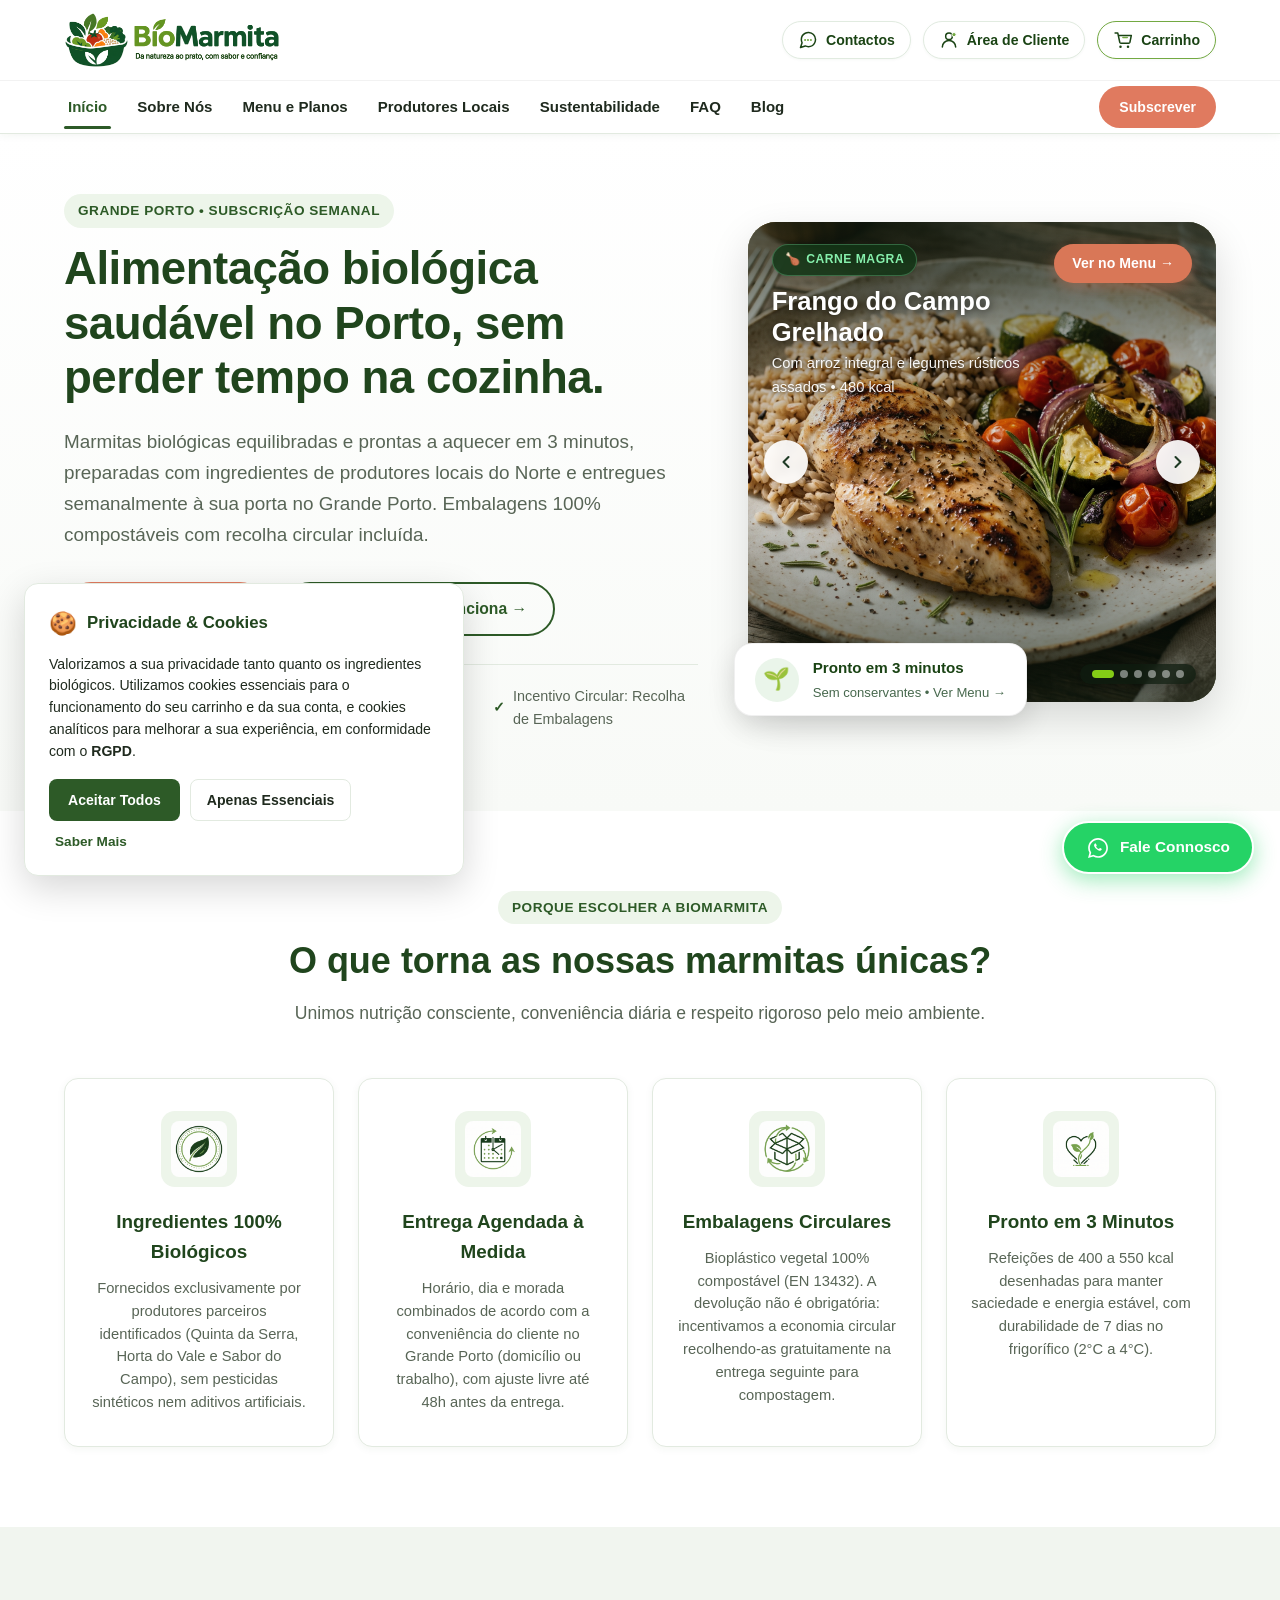
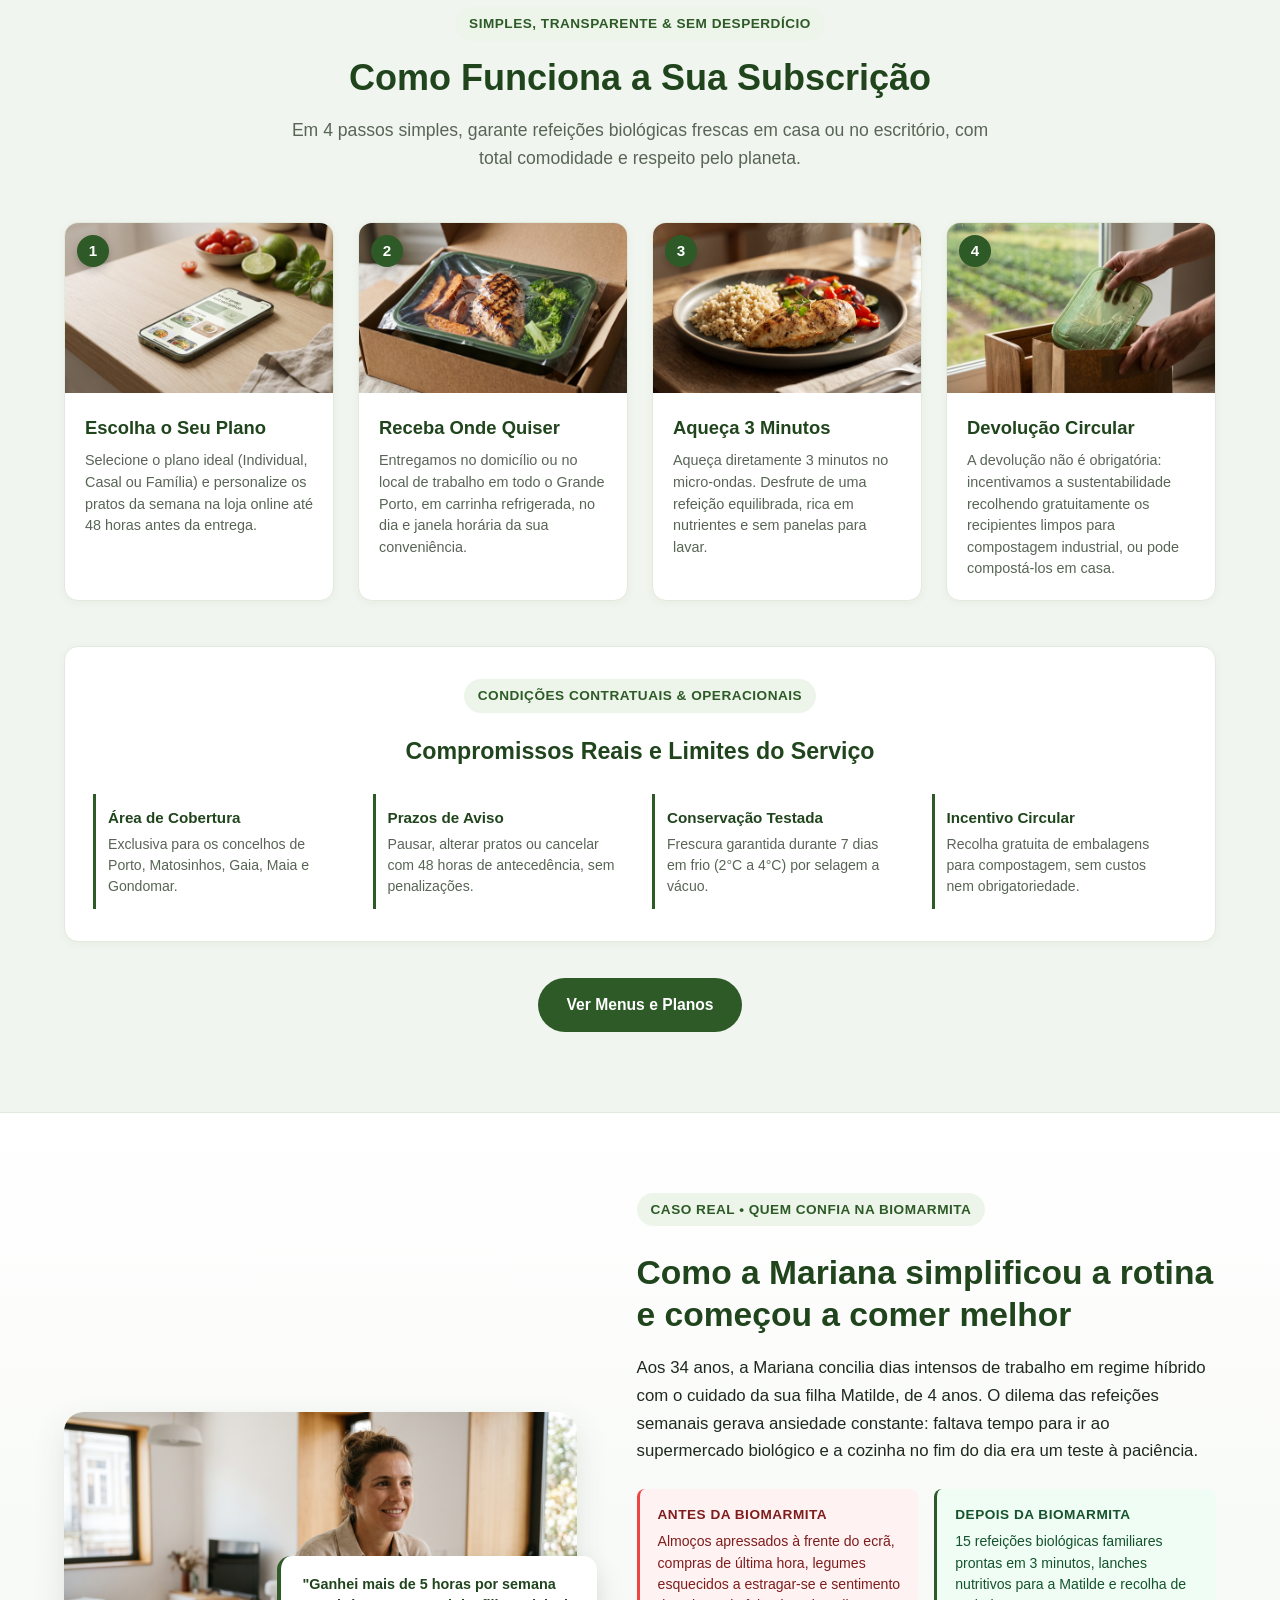
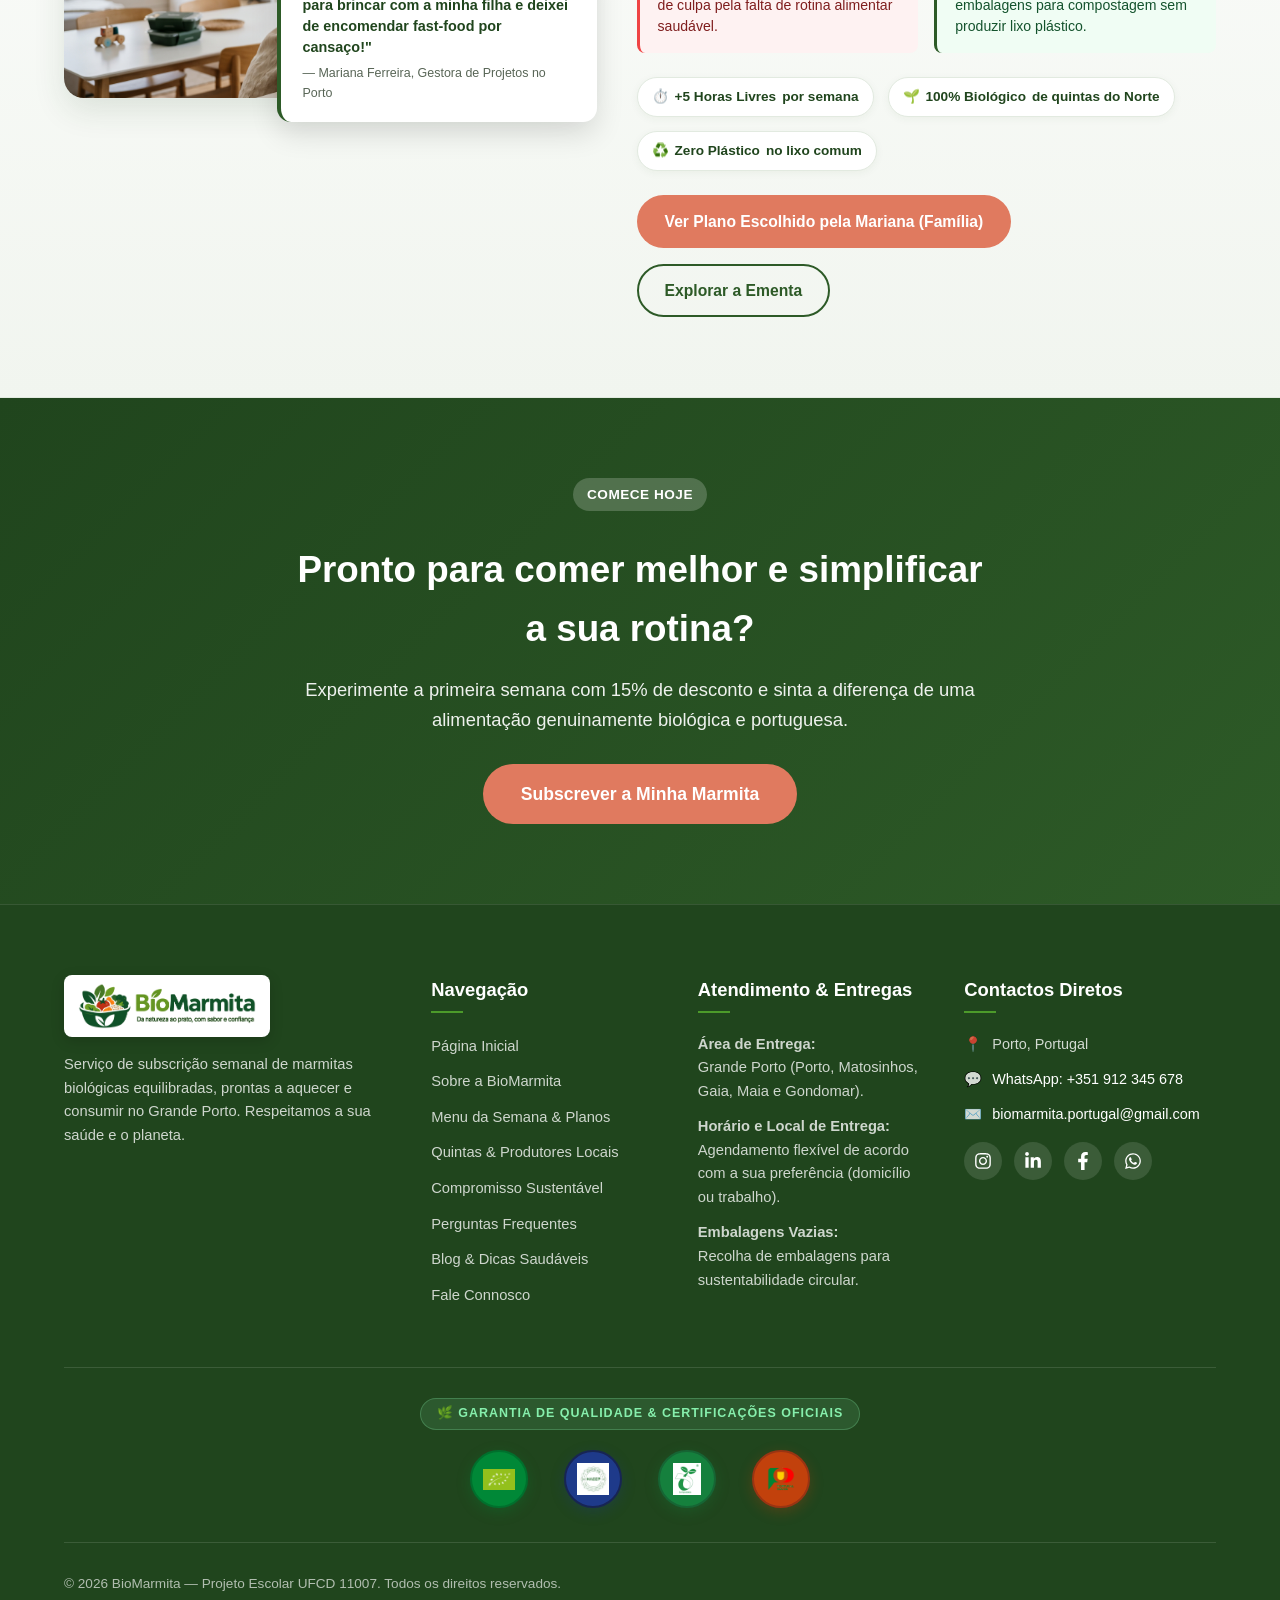
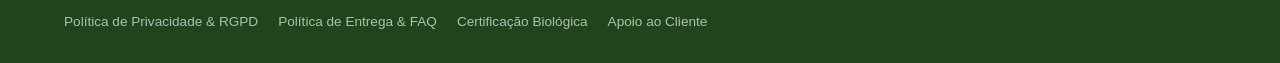
==== commit 0d958d55: "refactor(home, sobre): move bloco comparativo da pagina inicial para sobre.html abaixo de Identidade" ====
--- a/index.html
+++ b/index.html
@@ -478,73 +478,6 @@
       </div>
     </section>
 
-    <!-- ======================================================================
-         COMPARATIVO: BIOMARMITA VS. SERVIÇOS TRADICIONAIS
-         ====================================================================== -->
-    <section class="section section-white">
-      <div class="container">
-        <div class="section-header">
-          <span class="badge">Porquê a BioMarmita?</span>
-          <h2 class="section-title">A Escolha Mais Saudável e Consciente</h2>
-          <p class="section-subtitle">
-            Veja como nos diferenciamos das opções tradicionais de refeições prontas e marmitas de distribuição nacional.
-          </p>
-        </div>
-
-        <div class="comparison-wrapper">
-          <table class="comparison-table">
-            <thead>
-              <tr>
-                <th>Vantagem Competitiva</th>
-                <th class="col-bio">🌱 BioMarmita (Grande Porto)</th>
-                <th>📦 Serviços Tradicionais / Concorrência Nacional</th>
-              </tr>
-            </thead>
-            <tbody>
-              <tr>
-                <td><strong>Origem dos Ingredientes</strong></td>
-                <td class="col-bio"><span class="check-green">✓</span> <strong>100% Biológico Certificado</strong>, cultivado em quintas locais parceiras do Norte de Portugal.</td>
-                <td><span class="cross-neutral">✗</span> Ingredientes de agricultura convencional; sem garantia nem certificação de cultivo biológico.</td>
-              </tr>
-              <tr>
-                <td><strong>Embalagens & Impacto Ecológico</strong></td>
-                <td class="col-bio"><span class="check-green">✓</span> <strong>Bioplástico 100% Compostável (EN 13432)</strong>, com recolha gratuita de embalagens para incentivo à economia circular (ou compostagem em casa).</td>
-                <td><span class="cross-neutral">✗</span> Plástico fóssil comum (R-PET) para descarte no ecoponto amarelo, gerando resíduos plásticos domésticos.</td>
-              </tr>
-              <tr>
-                <td><strong>Flexibilidade de Entregas</strong></td>
-                <td class="col-bio"><span class="check-green">✓</span> <strong>Agendamento Personalizado no Grande Porto</strong>: entrega combinada no domicílio ou local de trabalho com horário flexível.</td>
-                <td><span class="cross-neutral">✗</span> Janelas rígidas de transportadoras gerais de mercadorias, sem flexibilidade de horário específico.</td>
-              </tr>
-              <tr>
-                <td><strong>Rastreabilidade dos Produtores</strong></td>
-                <td class="col-bio"><span class="check-green">✓</span> <strong>Totalmente Transparente</strong>: sabe o nome da quinta onde o legume foi colhido (Quinta da Serra, Horta do Vale, etc.).</td>
-                <td><span class="cross-neutral">✗</span> Fornecedores e distribuidores industriais em grande escala, sem ligação aos pequenos produtores.</td>
-              </tr>
-              <tr>
-                <td><strong>Circuito de Distribuição (Km 0)</strong></td>
-                <td class="col-bio"><span class="check-green">✓</span> <strong>Circuito Curto (&lt; 50 km)</strong>, confeção artesanal no Porto com mínima pegada carbónica.</td>
-                <td><span class="cross-neutral">✗</span> Logística centralizada de longo curso para todo o país, gerando elevada pegada de carbono.</td>
-              </tr>
-              <tr>
-                <td><strong>Conservação & Tecnologia a Vácuo</strong></td>
-                <td class="col-bio"><span class="check-green">✓</span> <strong>Selagem hermética a vácuo</strong> (atmosfera protetora): mantém textura, frescura e sabor autêntico até <strong>7 dias no frigorífico</strong> sem recorrer a qualquer conservante ou congelamento.</td>
-                <td><span class="cross-neutral">✗</span> <strong>Sem vácuo</strong> (selagem comum): maior oxidação dos alimentos, perda rápida de frescura ou necessidade de conservantes químicos e descongelação.</td>
-              </tr>
-              <tr>
-                <td><strong>Rapidez no Dia a Dia</strong></td>
-                <td class="col-bio"><span class="check-green">✓</span> <strong>Pronto em 3 minutos</strong> no micro-ondas, diretamente do frigorífico para o prato (sem necessidade de descongelar).</td>
-                <td><span class="check-green">✓</span> Pronto em 3 minutos (ou mais tempo se necessitar de descongelação prévia).</td>
-              </tr>
-            </tbody>
-          </table>
-        </div>
-
-        <div style="text-align: center; margin-top: 32px;">
-          <a href="menu.html" class="btn btn-primary">Conhecer os Pratos & Lanches da Semana</a>
-        </div>
-      </div>
-    </section>
 
     <!-- ======================================================================
          CHAMADA FINAL PARA AÇÃO (CTA)
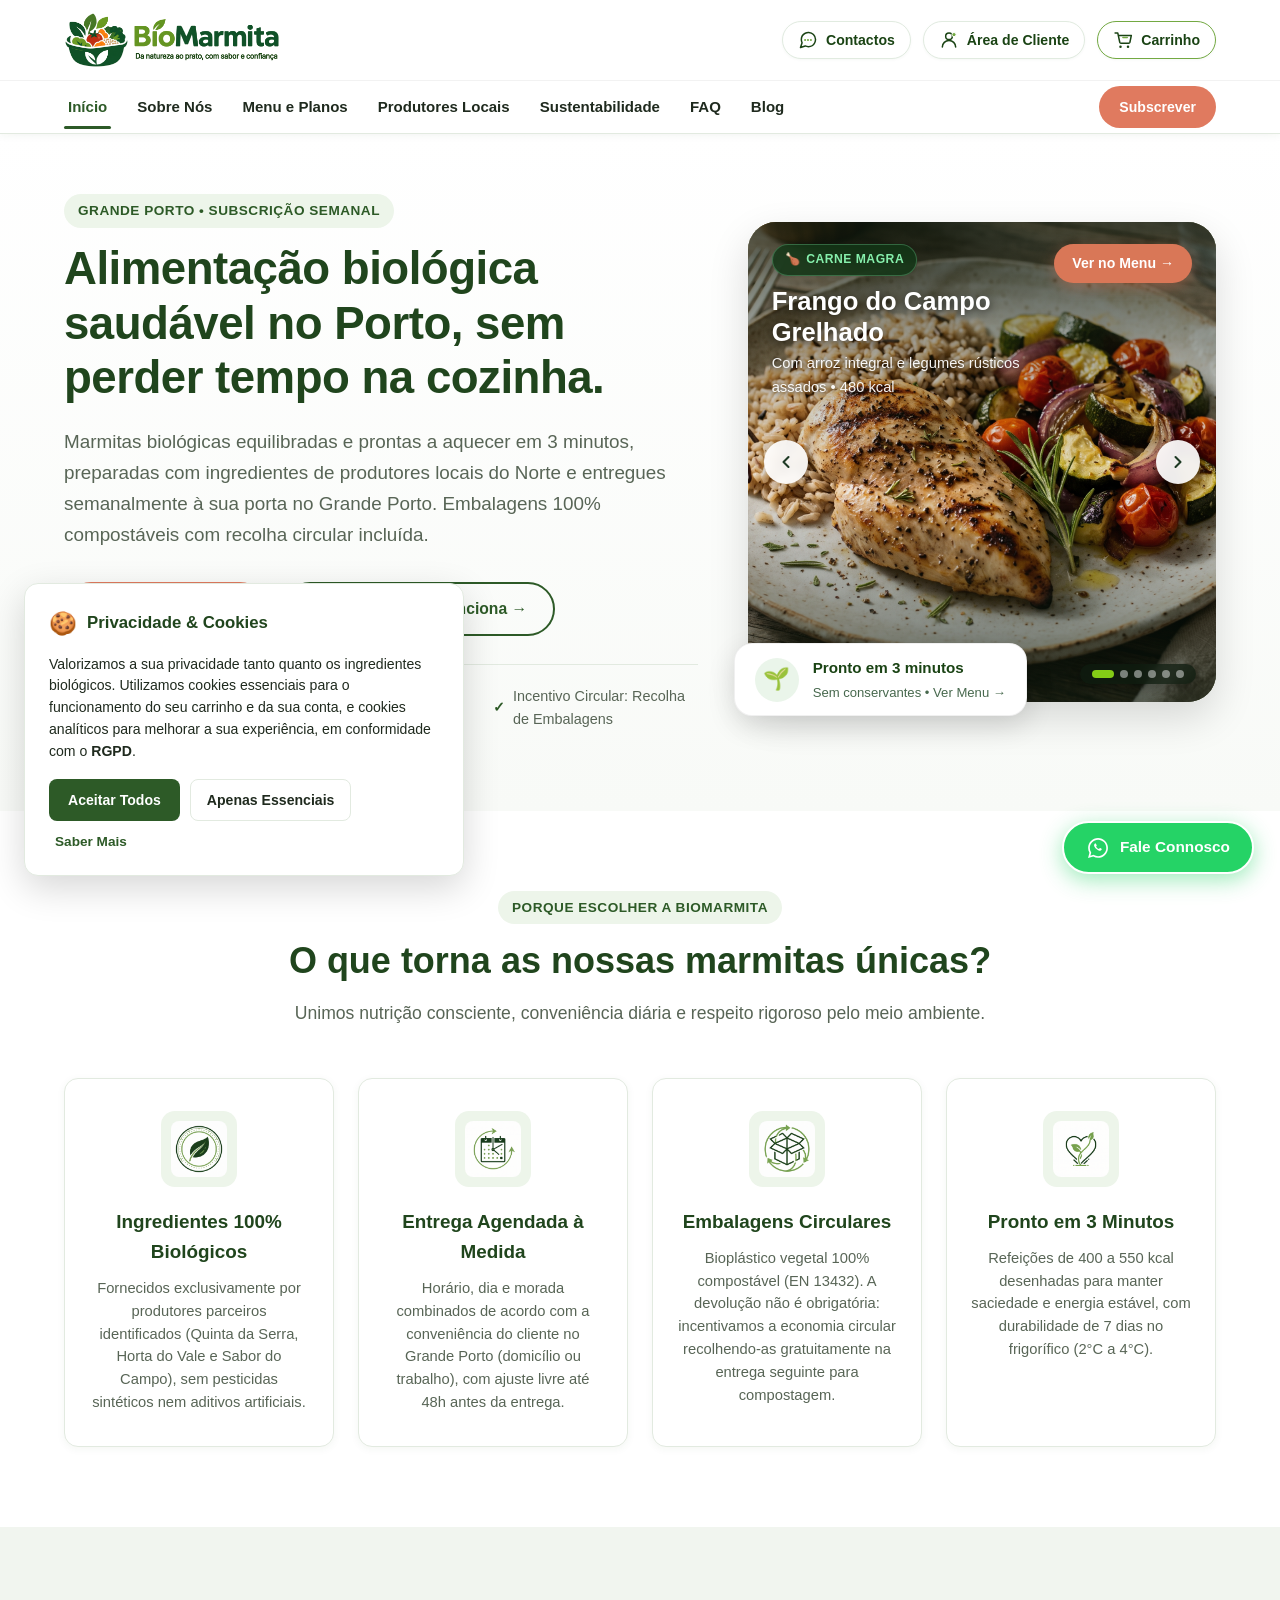
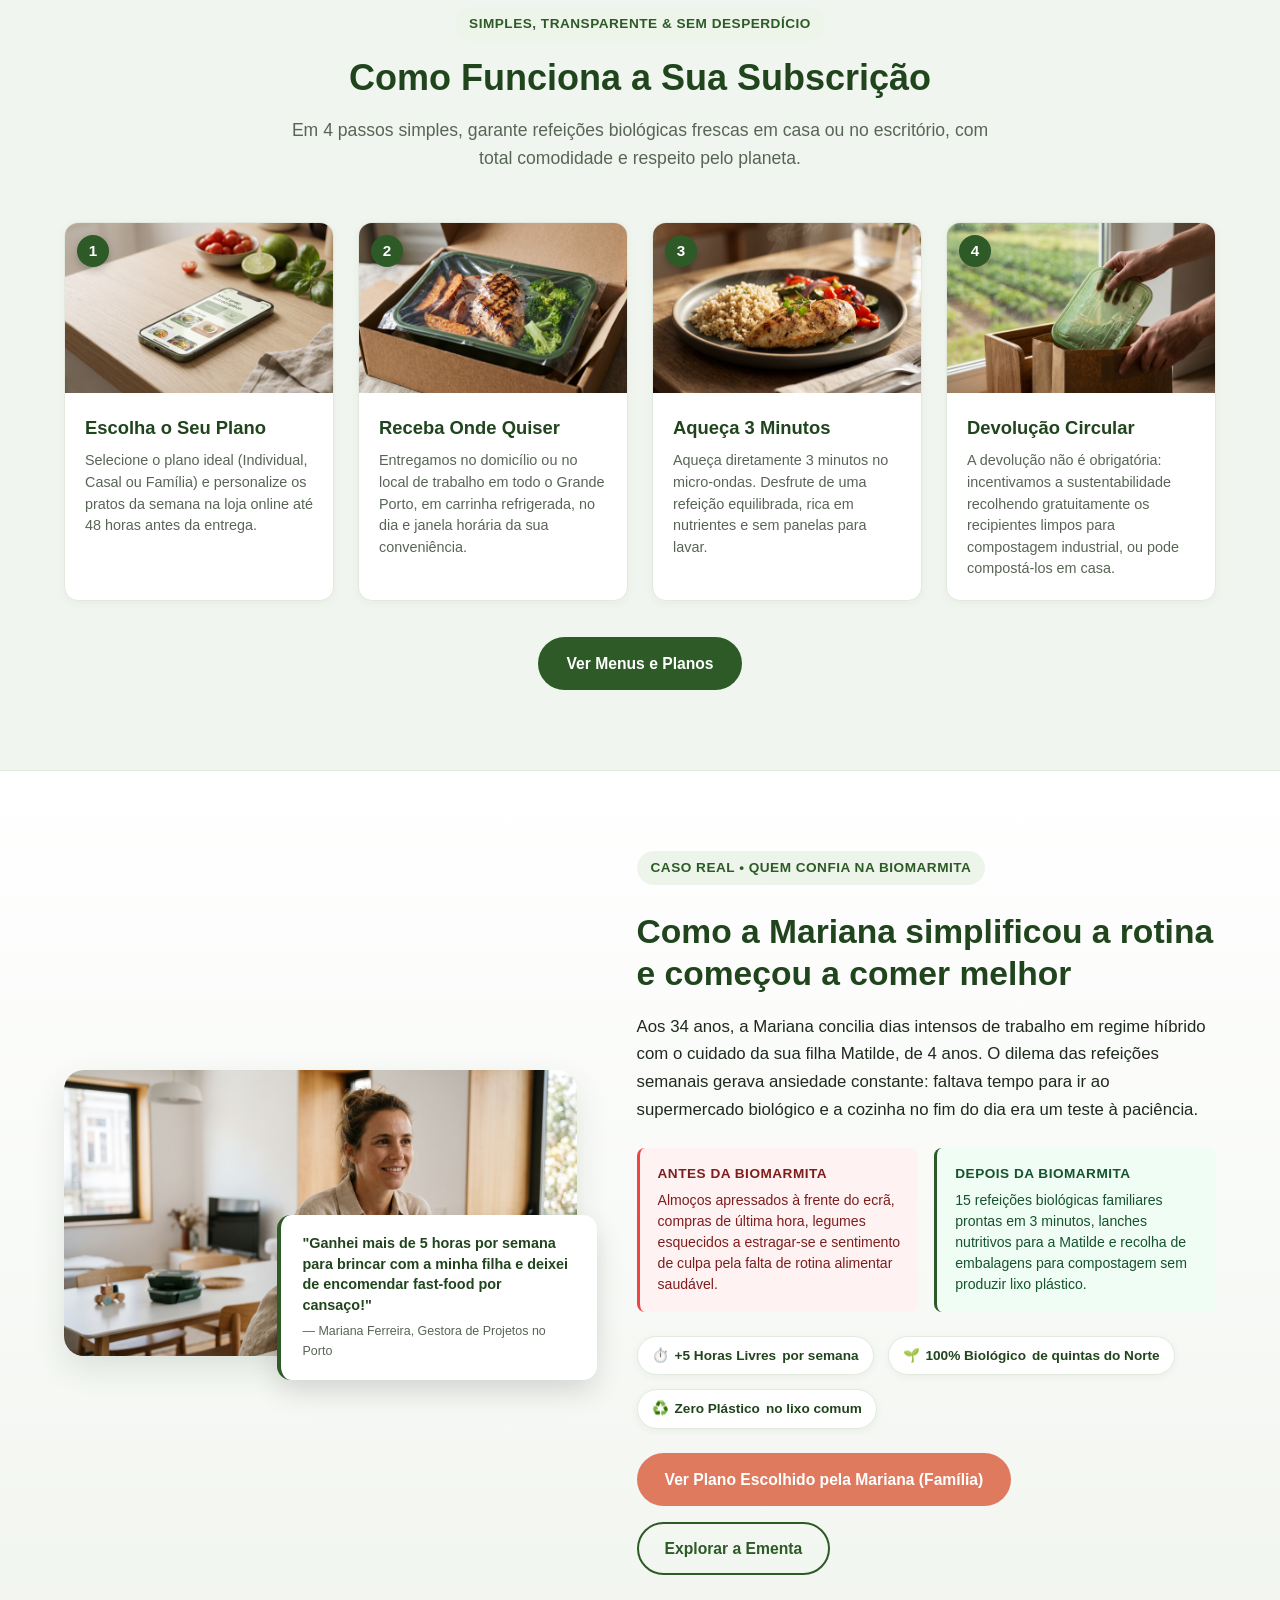
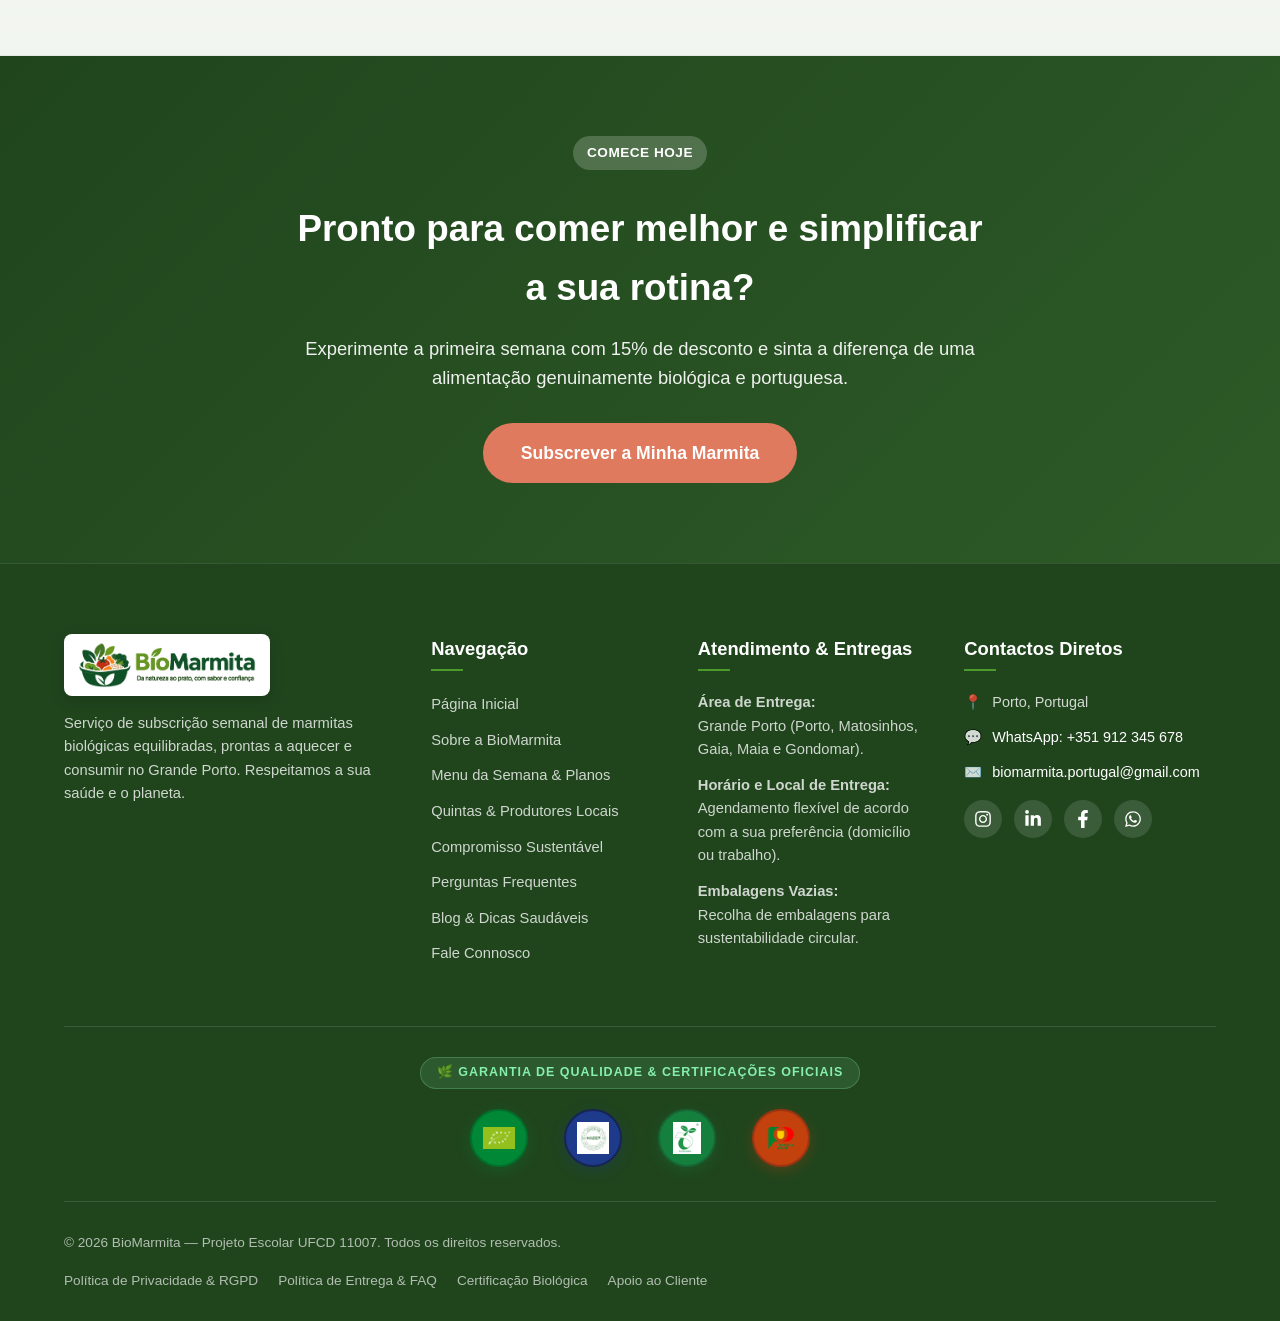
==== commit 3b658ed0: "refactor(home, menu): move bloco de condicoes contratuais da pagina inicial para a pagina de menu e " ====
--- a/index.html
+++ b/index.html
@@ -391,32 +391,6 @@
           </div>
         </div>
 
-        <!-- Quadro de Condições Reais do Serviço -->
-        <div style="margin-top: 45px; background: #ffffff; border: 1px solid var(--color-border); border-radius: var(--radius-md); padding: 32px 28px; box-shadow: var(--shadow-sm);">
-          <div style="text-align: center; margin-bottom: 24px;">
-            <span class="badge">Condições Contratuais & Operacionais</span>
-            <h3 style="font-size: 1.45rem; color: var(--color-primary-dark); margin-top: 6px;">Compromissos Reais e Limites do Serviço</h3>
-          </div>
-          <div class="features-grid-4">
-            <div style="text-align: left; padding: 12px; border-left: 3px solid var(--color-primary);">
-              <strong style="color: var(--color-primary-dark); font-size: 0.95rem; display: block; margin-bottom: 4px;">Área de Cobertura</strong>
-              <p style="font-size: 0.88rem; color: var(--color-text-muted); line-height: 1.5;">Exclusiva para os concelhos de Porto, Matosinhos, Gaia, Maia e Gondomar.</p>
-            </div>
-            <div style="text-align: left; padding: 12px; border-left: 3px solid var(--color-primary);">
-              <strong style="color: var(--color-primary-dark); font-size: 0.95rem; display: block; margin-bottom: 4px;">Prazos de Aviso</strong>
-              <p style="font-size: 0.88rem; color: var(--color-text-muted); line-height: 1.5;">Pausar, alterar pratos ou cancelar com 48 horas de antecedência, sem penalizações.</p>
-            </div>
-            <div style="text-align: left; padding: 12px; border-left: 3px solid var(--color-primary);">
-              <strong style="color: var(--color-primary-dark); font-size: 0.95rem; display: block; margin-bottom: 4px;">Conservação Testada</strong>
-              <p style="font-size: 0.88rem; color: var(--color-text-muted); line-height: 1.5;">Frescura garantida durante 7 dias em frio (2°C a 4°C) por selagem a vácuo.</p>
-            </div>
-            <div style="text-align: left; padding: 12px; border-left: 3px solid var(--color-primary);">
-              <strong style="color: var(--color-primary-dark); font-size: 0.95rem; display: block; margin-bottom: 4px;">Incentivo Circular</strong>
-              <p style="font-size: 0.88rem; color: var(--color-text-muted); line-height: 1.5;">Recolha gratuita de embalagens para compostagem, sem custos nem obrigatoriedade.</p>
-            </div>
-          </div>
-        </div>
-
         <div style="text-align: center; margin-top: 36px;">
           <a href="menu.html" class="btn btn-primary">Ver Menus e Planos</a>
         </div>
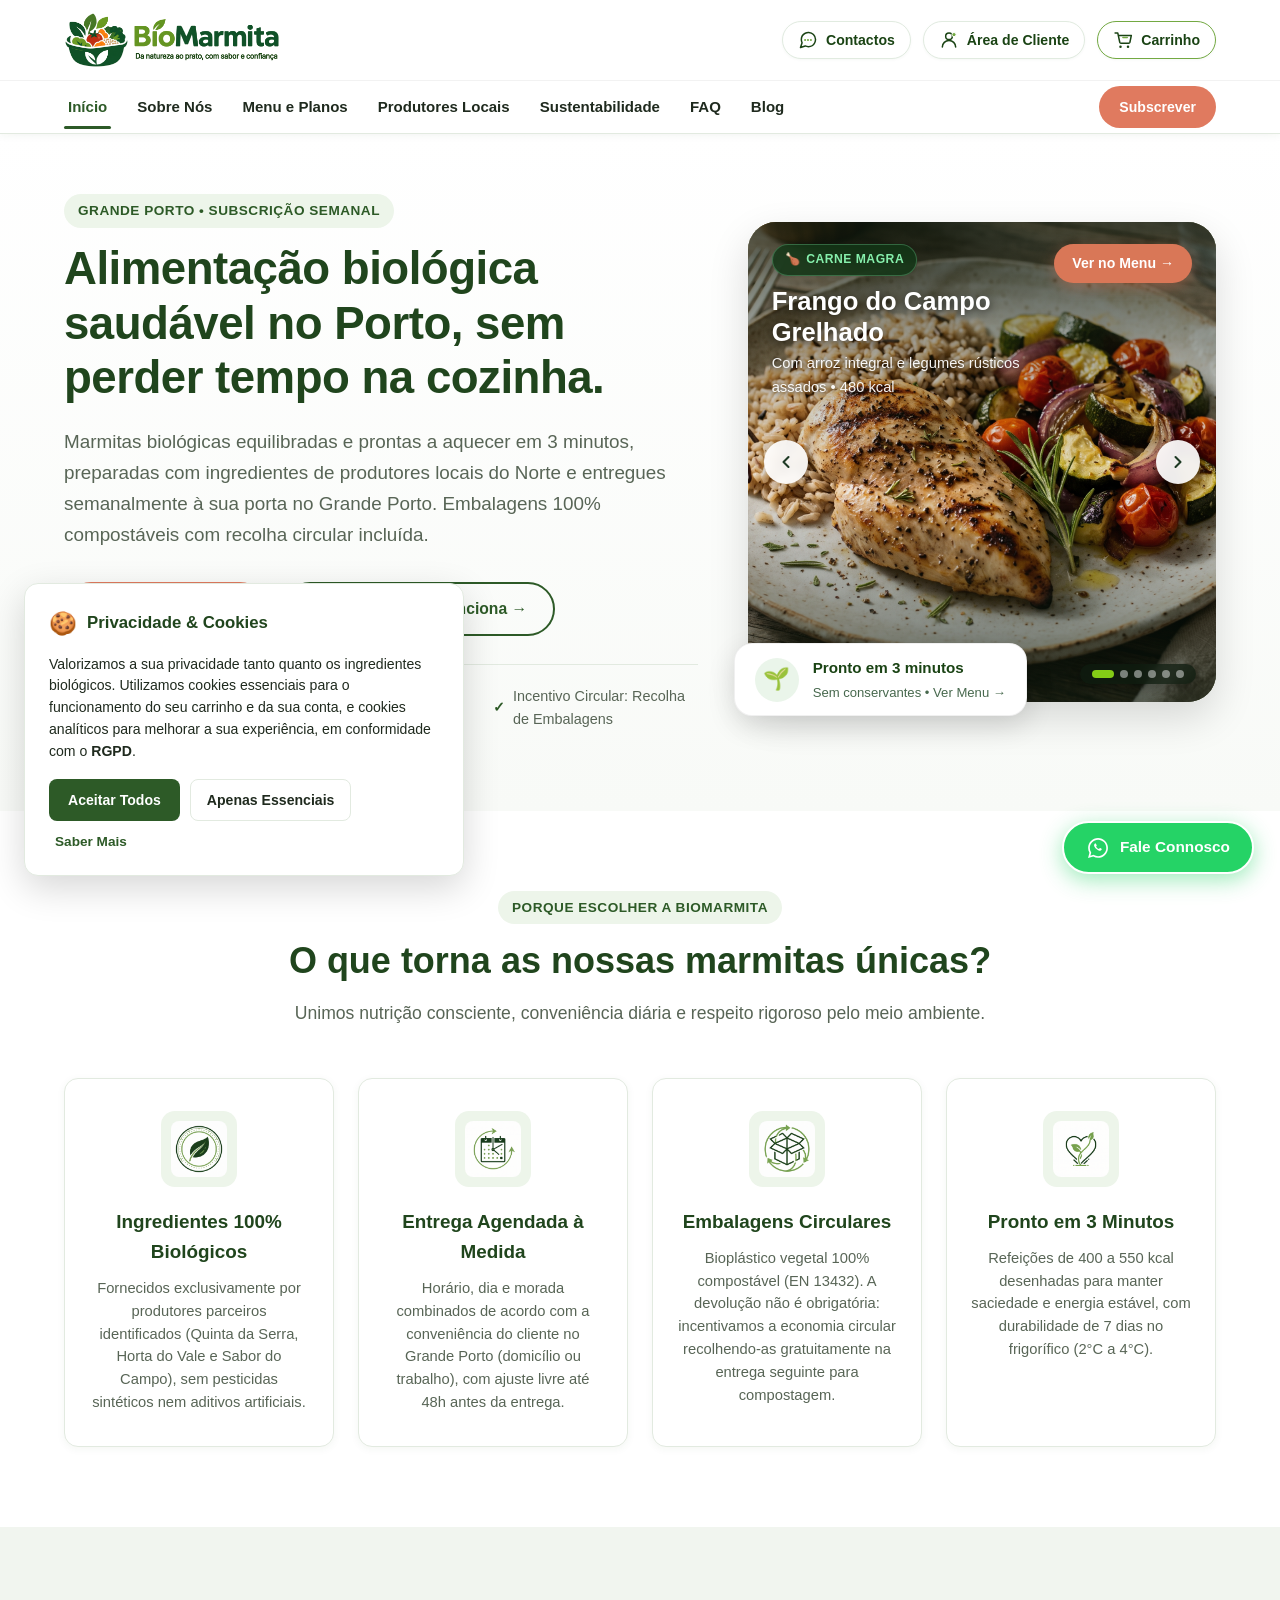
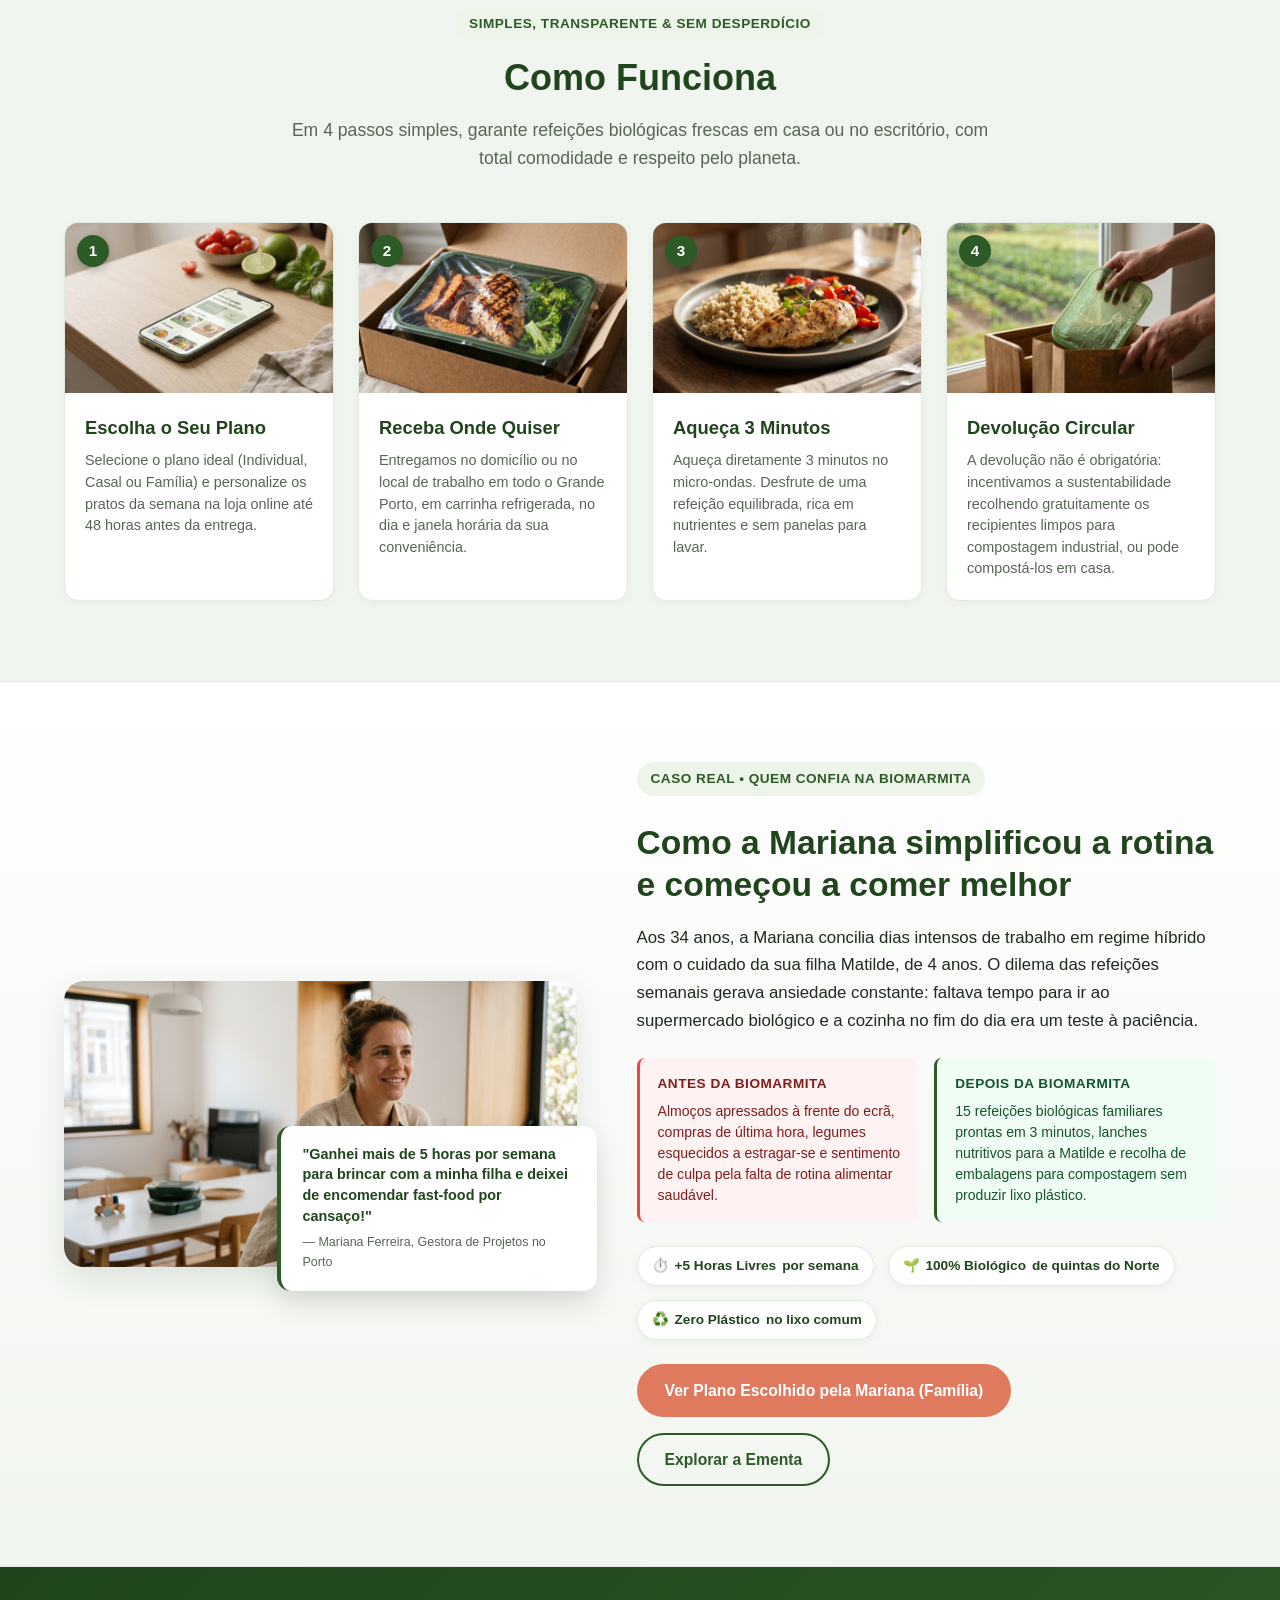
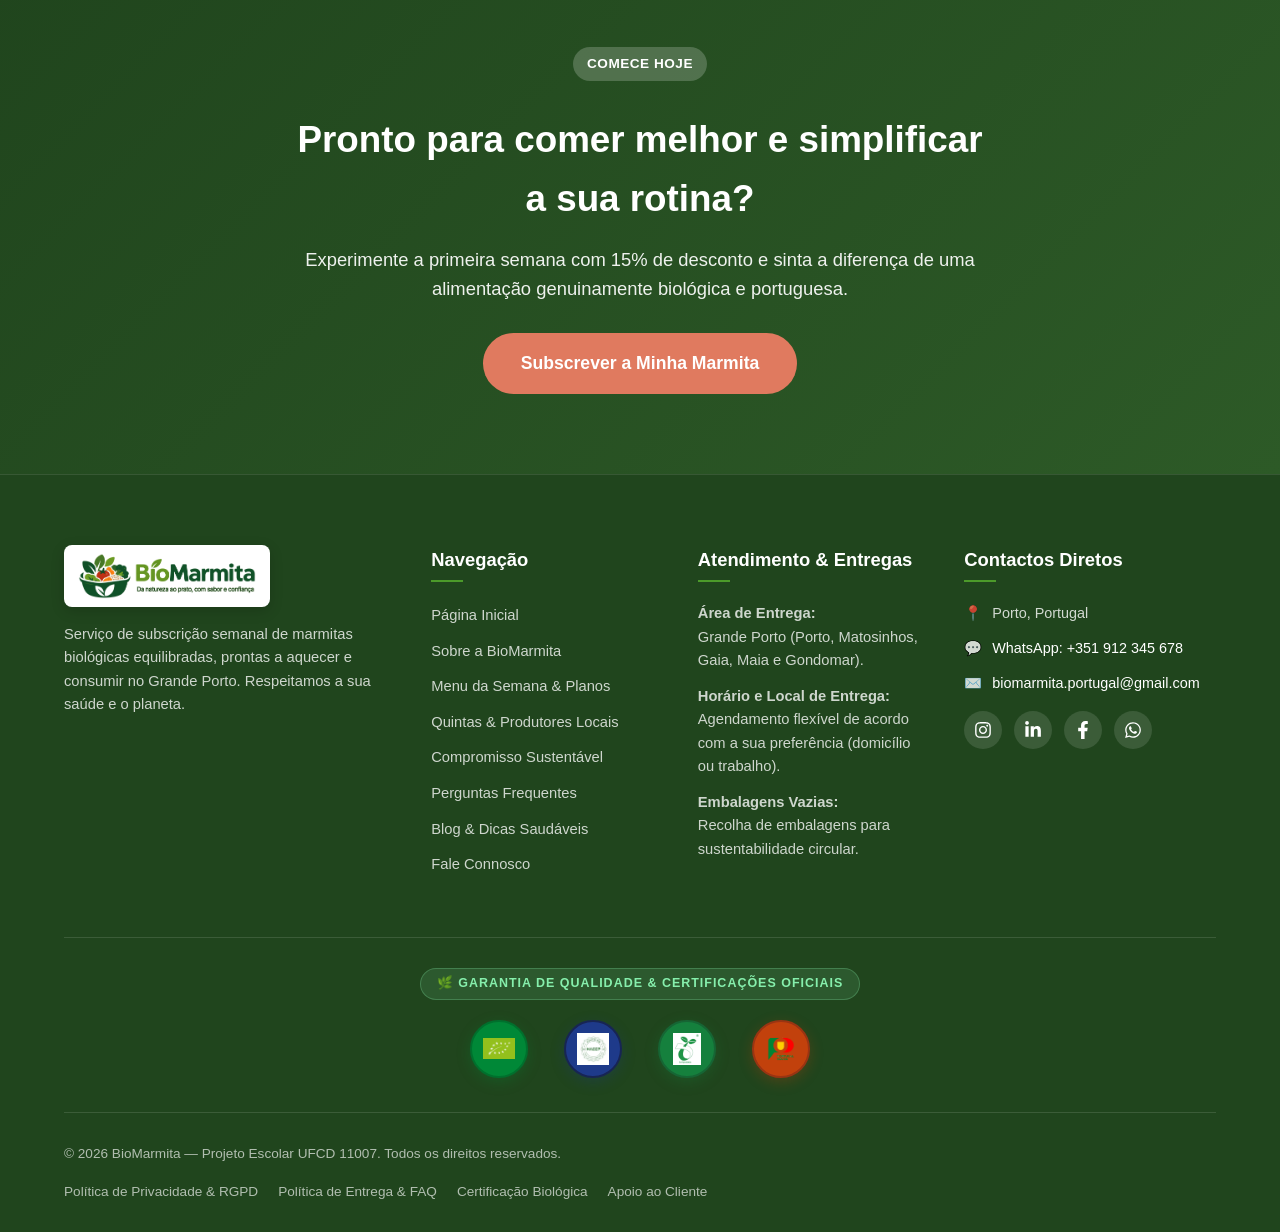
==== commit 6f3ea1e7: "style(home): simplifica titulo para Como Funciona e mantem apenas os 4 passos visuais" ====
--- a/index.html
+++ b/index.html
@@ -326,8 +326,8 @@
     <section class="section section-alt">
       <div class="container">
         <div class="section-header">
-          <span class="badge">Simples, Transparente & Sem Desperdício</span>
-          <h2 class="section-title">Como Funciona a Sua Subscrição</h2>
+          <span class="badge">Simples, Transparente &amp; Sem Desperdício</span>
+          <h2 class="section-title">Como Funciona</h2>
           <p class="section-subtitle">
             Em 4 passos simples, garante refeições biológicas frescas em casa ou no escritório, com total comodidade e respeito pelo planeta.
           </p>
@@ -389,10 +389,6 @@
               </p>
             </div>
           </div>
-        </div>
-
-        <div style="text-align: center; margin-top: 36px;">
-          <a href="menu.html" class="btn btn-primary">Ver Menus e Planos</a>
         </div>
       </div>
     </section>
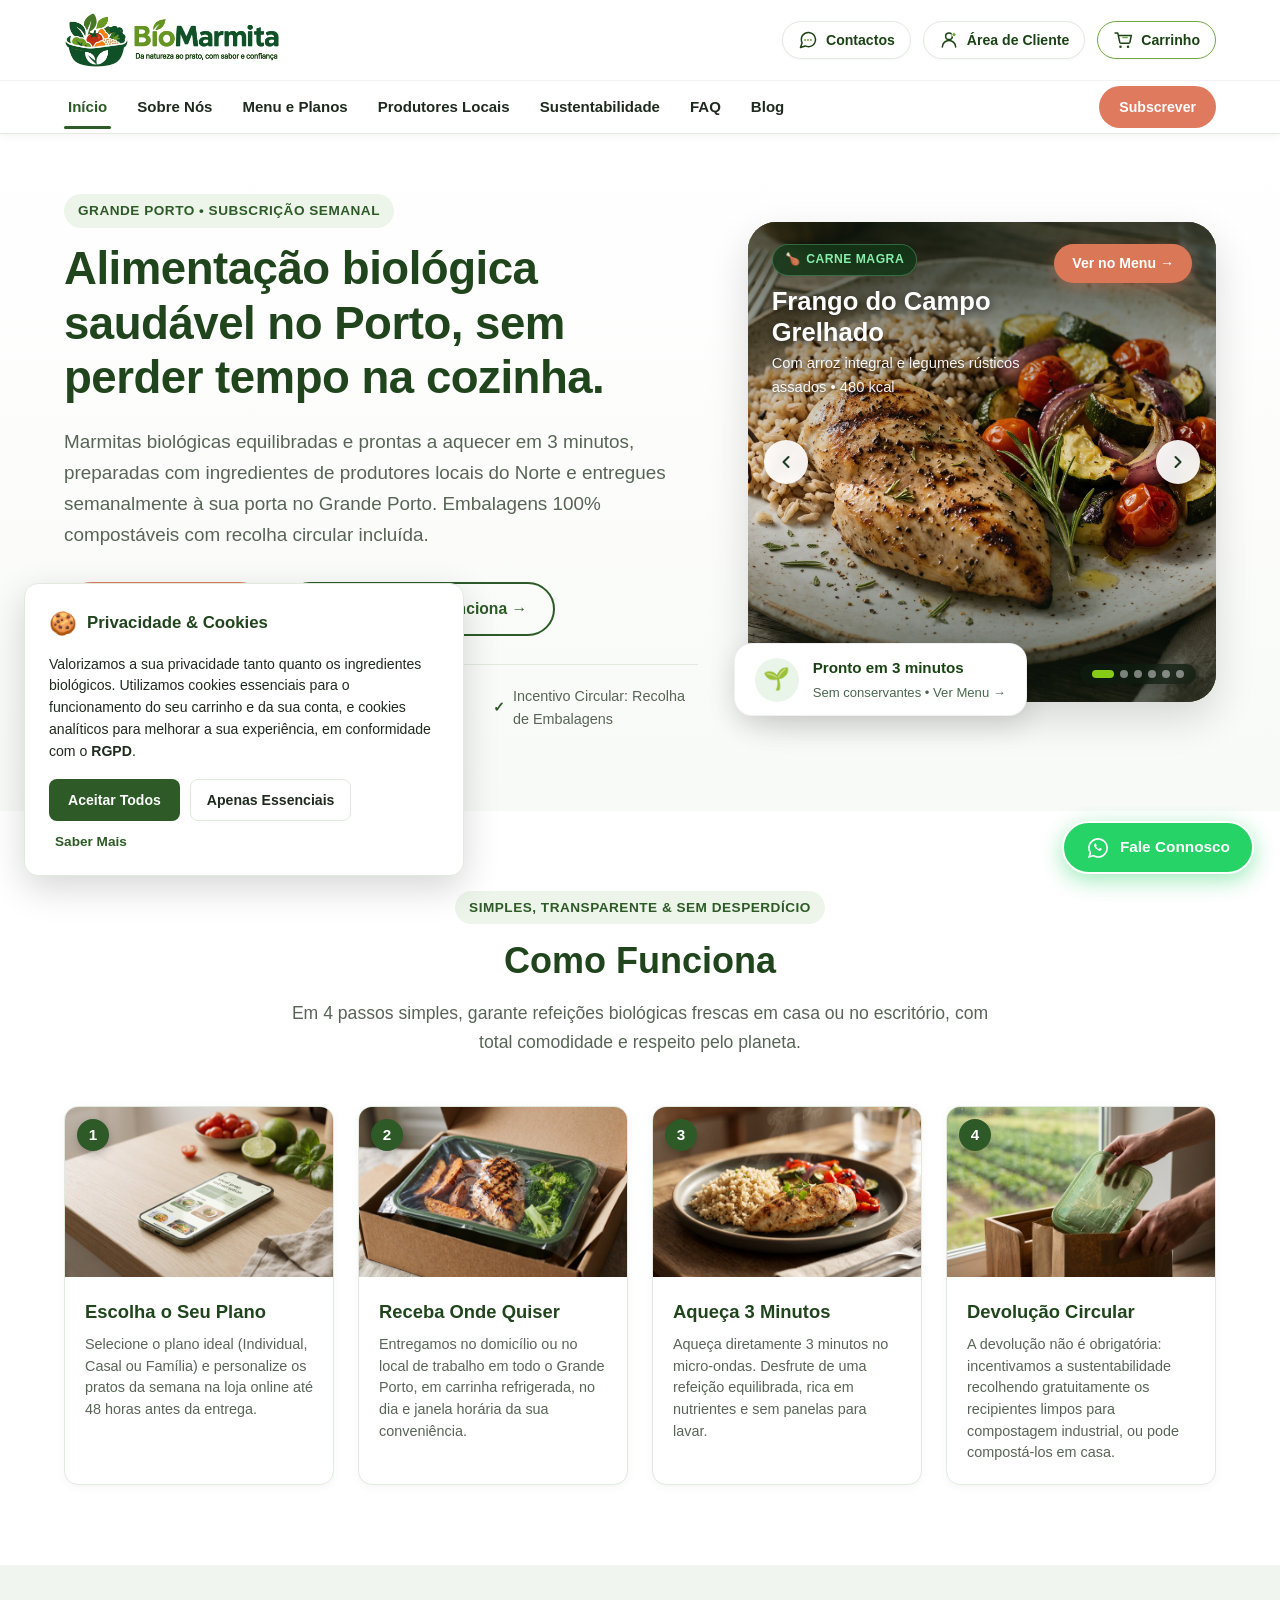
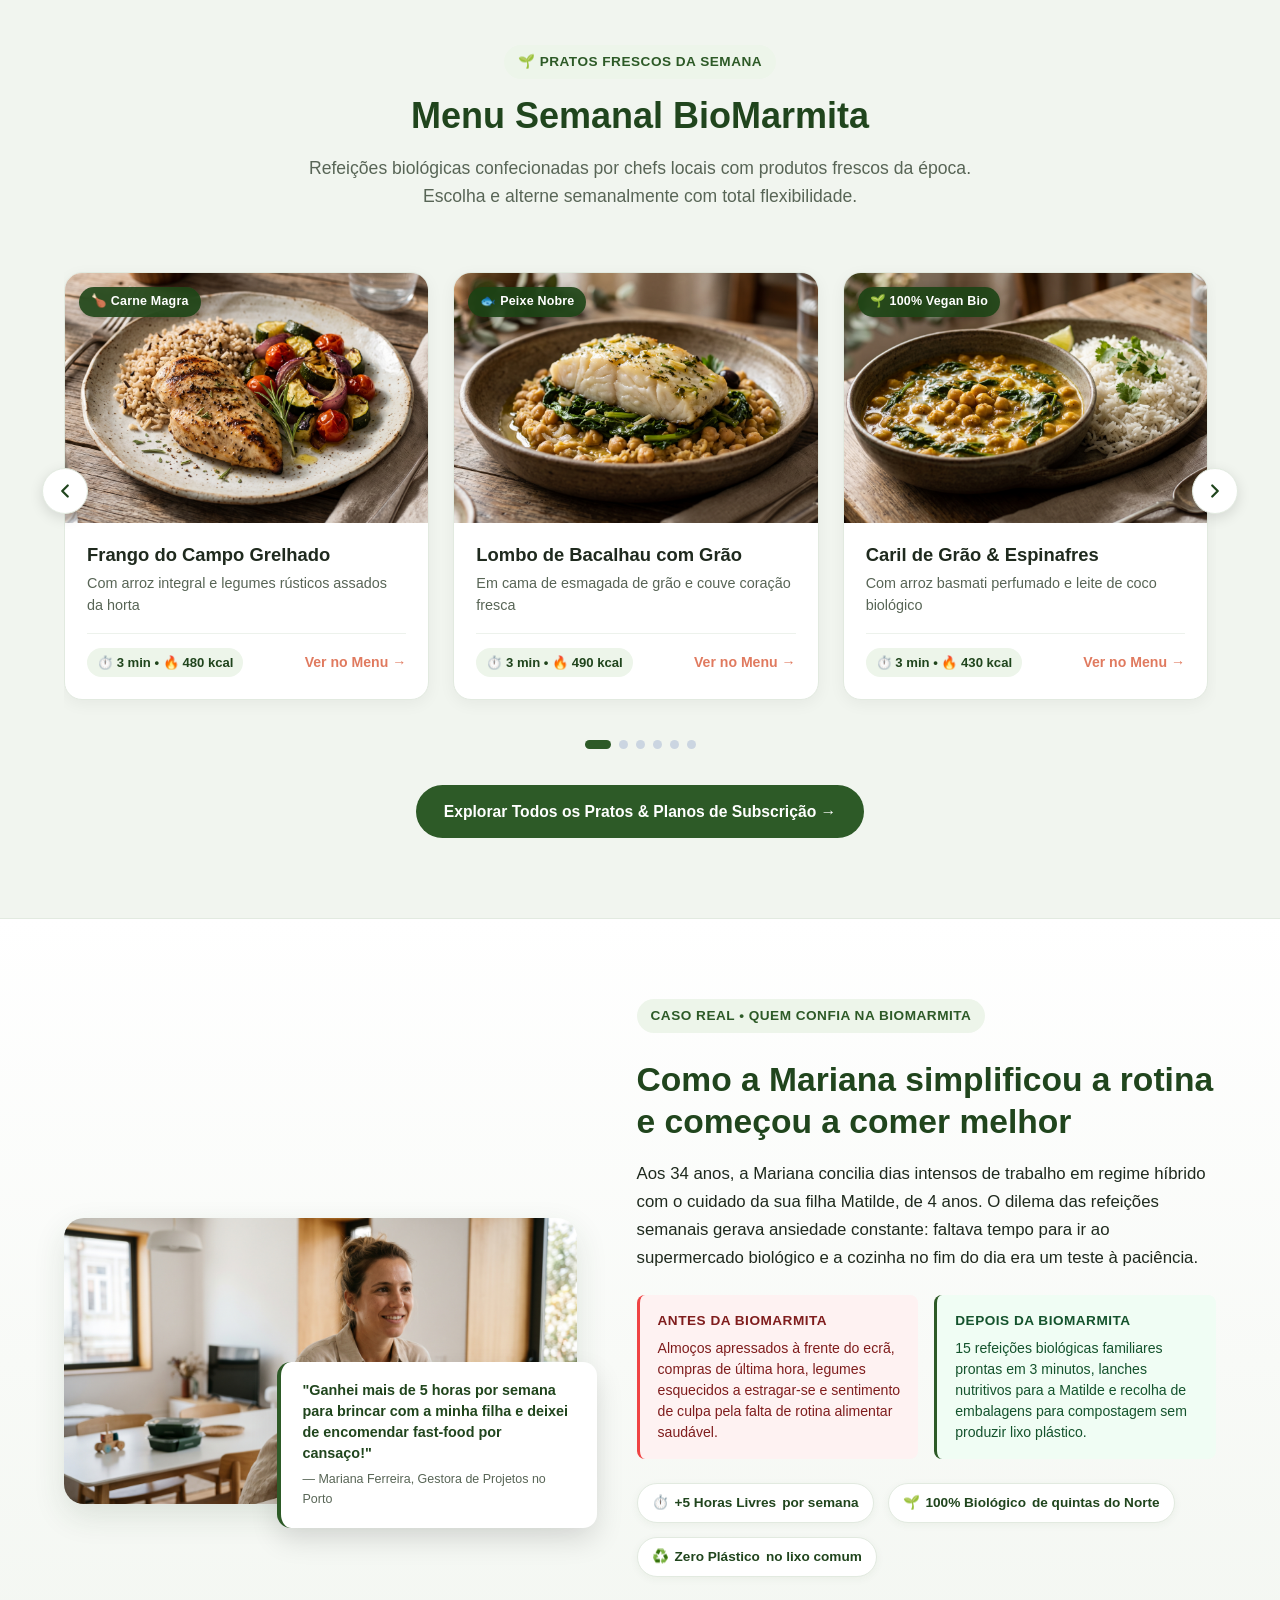
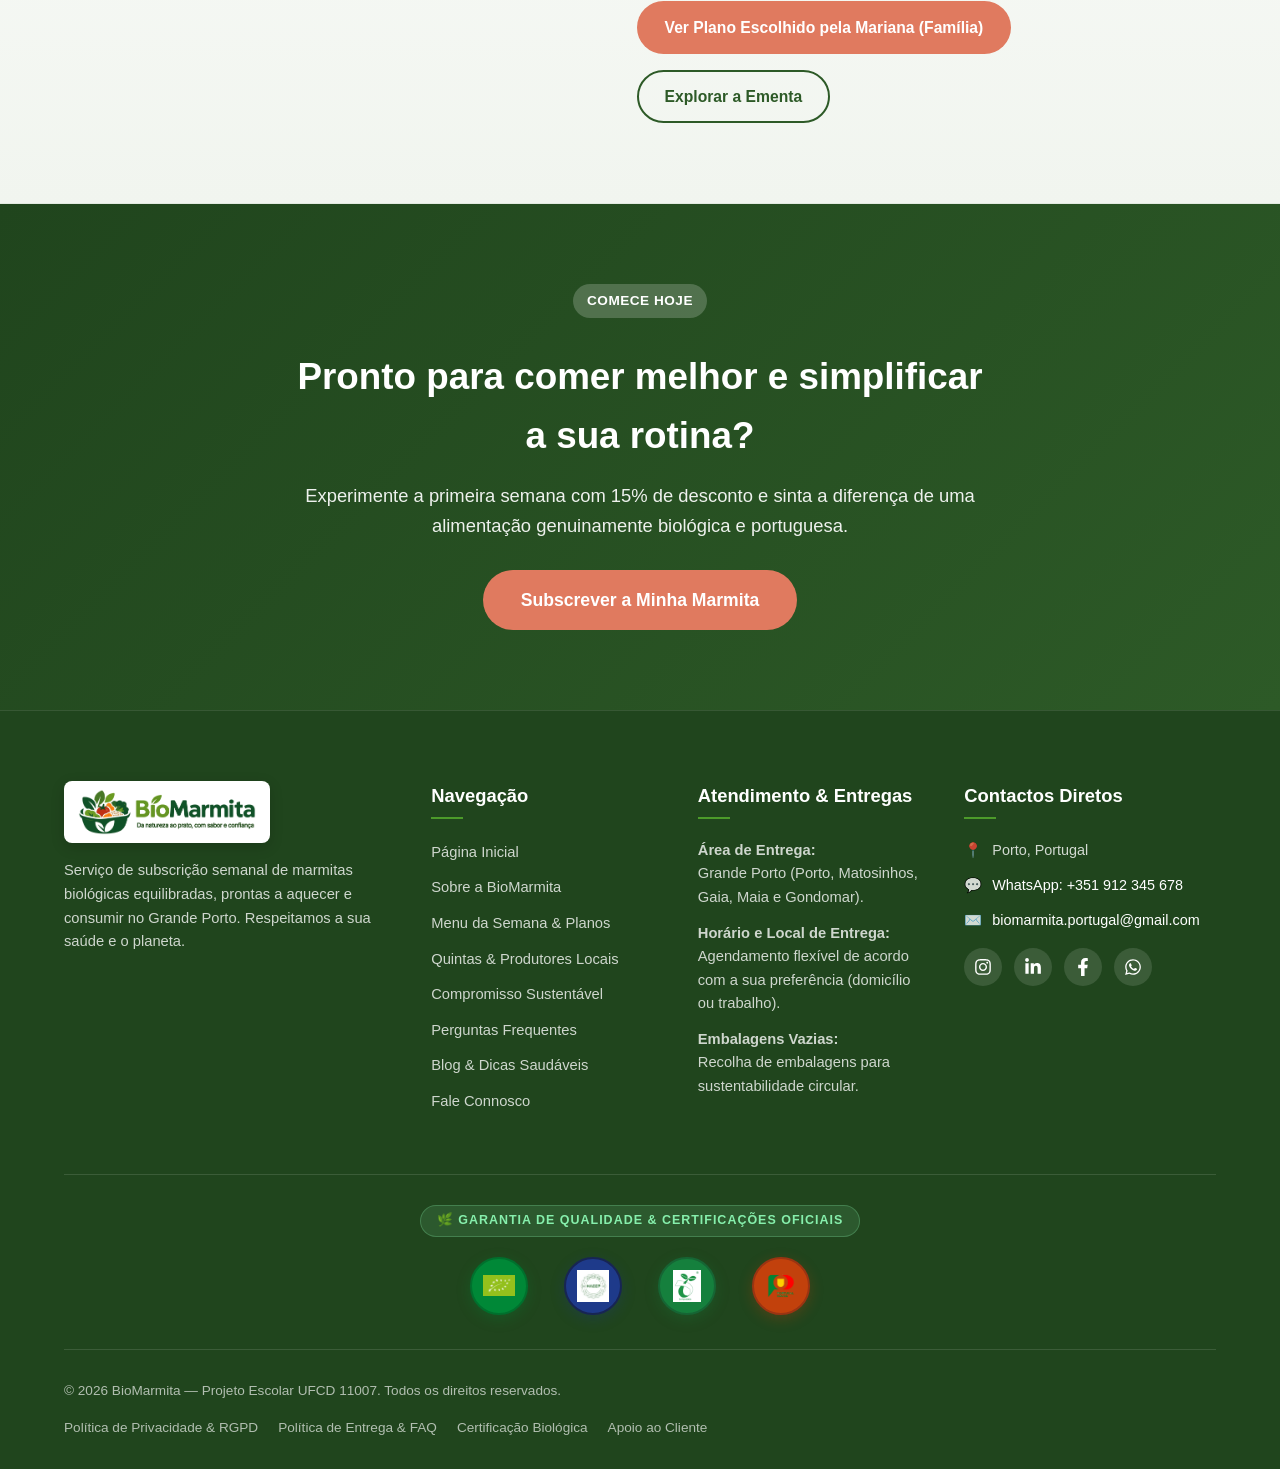
==== commit 0cd4ed9e: "feat(home): reorganiza pagina inicial com Como Funciona no topo e carrossel minimalista de menu sema" ====
--- a/index.html
+++ b/index.html
@@ -260,70 +260,9 @@
 
 
     <!-- ======================================================================
-         OS 4 PILARES DA BIOMARMITA
+         SEÇÃO: COMO FUNCIONA (4 PASSOS SIMPLES)
          ====================================================================== -->
-    <section class="section section-white">
-      <div class="container">
-        <div class="section-header">
-          <span class="badge">Porque Escolher a BioMarmita</span>
-          <h2 class="section-title">O que torna as nossas marmitas únicas?</h2>
-          <p class="section-subtitle">
-            Unimos nutrição consciente, conveniência diária e respeito rigoroso pelo meio ambiente.
-          </p>
-        </div>
-
-        <div class="features-grid-4">
-          <!-- Pilar 1 -->
-          <div class="feature-card">
-            <div class="feature-icon-box">
-              <img src="./assets/icones/ingredientes_biologicos.jpeg" alt="Ícone Ingredientes Biológicos">
-            </div>
-            <h3 class="feature-title">Ingredientes 100% Biológicos</h3>
-            <p class="feature-desc">
-              Fornecidos exclusivamente por produtores parceiros identificados (Quinta da Serra, Horta do Vale e Sabor do Campo), sem pesticidas sintéticos nem aditivos artificiais.
-            </p>
-          </div>
-
-          <!-- Pilar 2 -->
-          <div class="feature-card">
-            <div class="feature-icon-box">
-              <img src="./assets/icones/entrega_flexivel.jpeg" alt="Ícone Entrega Flexível">
-            </div>
-            <h3 class="feature-title">Entrega Agendada à Medida</h3>
-            <p class="feature-desc">
-              Horário, dia e morada combinados de acordo com a conveniência do cliente no Grande Porto (domicílio ou trabalho), com ajuste livre até 48h antes da entrega.
-            </p>
-          </div>
-
-          <!-- Pilar 3 -->
-          <div class="feature-card">
-            <div class="feature-icon-box">
-              <img src="./assets/icones/embalagens_sustentaveis.jpeg" alt="Ícone Embalagens Sustentáveis">
-            </div>
-            <h3 class="feature-title">Embalagens Circulares</h3>
-            <p class="feature-desc">
-              Bioplástico vegetal 100% compostável (EN 13432). A devolução não é obrigatória: incentivamos a economia circular recolhendo-as gratuitamente na entrega seguinte para compostagem.
-            </p>
-          </div>
-
-          <!-- Pilar 4 -->
-          <div class="feature-card">
-            <div class="feature-icon-box">
-              <img src="./assets/icones/mais_saude_e_bem_estar.jpeg" alt="Ícone Mais Saúde e Bem-Estar">
-            </div>
-            <h3 class="feature-title">Pronto em 3 Minutos</h3>
-            <p class="feature-desc">
-              Refeições de 400 a 550 kcal desenhadas para manter saciedade e energia estável, com durabilidade de 7 dias no frigorífico (2°C a 4°C).
-            </p>
-          </div>
-        </div>
-      </div>
-    </section>
-
-    <!-- ======================================================================
-         SEÇÃO: COMO FUNCIONA (4 PASSOS VISUAIS)
-         ====================================================================== -->
-    <section class="section section-alt">
+    <section class="section section-white" id="como-funciona">
       <div class="container">
         <div class="section-header">
           <span class="badge">Simples, Transparente &amp; Sem Desperdício</span>
@@ -389,6 +328,138 @@
               </p>
             </div>
           </div>
+        </div>
+      </div>
+    </section>
+
+    <!-- ======================================================================
+         SEÇÃO: MENU SEMANAL (CARROSSEL MINIMALISTA DE PRODUTOS)
+         ====================================================================== -->
+    <section class="section section-alt" id="menu-semanal">
+      <div class="container">
+        <div class="section-header">
+          <span class="badge">🌱 Pratos Frescos da Semana</span>
+          <h2 class="section-title">Menu Semanal BioMarmita</h2>
+          <p class="section-subtitle">
+            Refeições biológicas confecionadas por chefs locais com produtos frescos da época. Escolha e alterne semanalmente com total flexibilidade.
+          </p>
+        </div>
+
+        <div class="weekly-carousel-wrapper">
+          <button type="button" class="weekly-nav-btn prev" id="weeklyPrevBtn" aria-label="Prato anterior">
+            <svg width="22" height="22" viewBox="0 0 24 24" fill="none" stroke="currentColor" stroke-width="2.5" stroke-linecap="round" stroke-linejoin="round"><polyline points="15 18 9 12 15 6"></polyline></svg>
+          </button>
+
+          <div class="weekly-carousel-viewport" id="weeklyCarouselViewport">
+            <div class="weekly-carousel-track" id="weeklyCarouselTrack">
+              <!-- Prato 1 -->
+              <article class="weekly-dish-card">
+                <div class="weekly-dish-img-wrap">
+                  <img src="./assets/imagens/menu-tradicional.jpeg" alt="Frango do Campo Grelhado" loading="lazy">
+                  <span class="weekly-dish-badge">🍗 Carne Magra</span>
+                </div>
+                <div class="weekly-dish-body">
+                  <h3 class="weekly-dish-title">Frango do Campo Grelhado</h3>
+                  <p class="weekly-dish-desc">Com arroz integral e legumes rústicos assados da horta</p>
+                  <div class="weekly-dish-footer">
+                    <span class="weekly-dish-meta">⏱️ 3 min • 🔥 480 kcal</span>
+                    <a href="menu.html" class="weekly-dish-link" aria-label="Ver Frango do Campo Grelhado no Menu">Ver no Menu →</a>
+                  </div>
+                </div>
+              </article>
+
+              <!-- Prato 2 -->
+              <article class="weekly-dish-card">
+                <div class="weekly-dish-img-wrap">
+                  <img src="./assets/imagens/prato-bacalhau-grao.jpeg" alt="Lombo de Bacalhau com Grão" loading="lazy">
+                  <span class="weekly-dish-badge">🐟 Peixe Nobre</span>
+                </div>
+                <div class="weekly-dish-body">
+                  <h3 class="weekly-dish-title">Lombo de Bacalhau com Grão</h3>
+                  <p class="weekly-dish-desc">Em cama de esmagada de grão e couve coração fresca</p>
+                  <div class="weekly-dish-footer">
+                    <span class="weekly-dish-meta">⏱️ 3 min • 🔥 490 kcal</span>
+                    <a href="menu.html" class="weekly-dish-link" aria-label="Ver Lombo de Bacalhau com Grão no Menu">Ver no Menu →</a>
+                  </div>
+                </div>
+              </article>
+
+              <!-- Prato 3 -->
+              <article class="weekly-dish-card">
+                <div class="weekly-dish-img-wrap">
+                  <img src="./assets/imagens/prato-caril-grao.jpeg" alt="Caril de Grão & Espinafres" loading="lazy">
+                  <span class="weekly-dish-badge">🌱 100% Vegan Bio</span>
+                </div>
+                <div class="weekly-dish-body">
+                  <h3 class="weekly-dish-title">Caril de Grão &amp; Espinafres</h3>
+                  <p class="weekly-dish-desc">Com arroz basmati perfumado e leite de coco biológico</p>
+                  <div class="weekly-dish-footer">
+                    <span class="weekly-dish-meta">⏱️ 3 min • 🔥 430 kcal</span>
+                    <a href="menu.html" class="weekly-dish-link" aria-label="Ver Caril de Grão & Espinafres no Menu">Ver no Menu →</a>
+                  </div>
+                </div>
+              </article>
+
+              <!-- Prato 4 -->
+              <article class="weekly-dish-card">
+                <div class="weekly-dish-img-wrap">
+                  <img src="./assets/imagens/prato-peru-espinafres.jpeg" alt="Peito de Peru Recheado" loading="lazy">
+                  <span class="weekly-dish-badge">🍗 Carne Magra</span>
+                </div>
+                <div class="weekly-dish-body">
+                  <h3 class="weekly-dish-title">Peito de Peru Recheado</h3>
+                  <p class="weekly-dish-desc">Espinafres frescos salteados e batata-doce assada no forno</p>
+                  <div class="weekly-dish-footer">
+                    <span class="weekly-dish-meta">⏱️ 3 min • 🔥 460 kcal</span>
+                    <a href="menu.html" class="weekly-dish-link" aria-label="Ver Peito de Peru Recheado no Menu">Ver no Menu →</a>
+                  </div>
+                </div>
+              </article>
+
+              <!-- Prato 5 -->
+              <article class="weekly-dish-card">
+                <div class="weekly-dish-img-wrap">
+                  <img src="./assets/imagens/menu-fitness.jpeg" alt="Salmão Fresco & Quinoa Real" loading="lazy">
+                  <span class="weekly-dish-badge">🐟 Fitness &amp; Ómega-3</span>
+                </div>
+                <div class="weekly-dish-body">
+                  <h3 class="weekly-dish-title">Salmão Fresco &amp; Quinoa Real</h3>
+                  <p class="weekly-dish-desc">Ao perfume de limão com raminhos de brócolos ao vapor</p>
+                  <div class="weekly-dish-footer">
+                    <span class="weekly-dish-meta">⏱️ 3 min • 🔥 510 kcal</span>
+                    <a href="menu.html" class="weekly-dish-link" aria-label="Ver Salmão Fresco & Quinoa Real no Menu">Ver no Menu →</a>
+                  </div>
+                </div>
+              </article>
+
+              <!-- Prato 6 -->
+              <article class="weekly-dish-card">
+                <div class="weekly-dish-img-wrap">
+                  <img src="./assets/imagens/menu-vegetariano.jpeg" alt="Bowl de Tofu & Abacate" loading="lazy">
+                  <span class="weekly-dish-badge">🥑 Plant-Based</span>
+                </div>
+                <div class="weekly-dish-body">
+                  <h3 class="weekly-dish-title">Bowl de Tofu &amp; Abacate</h3>
+                  <p class="weekly-dish-desc">Tofu marinado grelhado, edamame e vinagrete balsâmico</p>
+                  <div class="weekly-dish-footer">
+                    <span class="weekly-dish-meta">⏱️ 3 min • 🔥 420 kcal</span>
+                    <a href="menu.html" class="weekly-dish-link" aria-label="Ver Bowl de Tofu & Abacate no Menu">Ver no Menu →</a>
+                  </div>
+                </div>
+              </article>
+            </div>
+          </div>
+
+          <button type="button" class="weekly-nav-btn next" id="weeklyNextBtn" aria-label="Próximo prato">
+            <svg width="22" height="22" viewBox="0 0 24 24" fill="none" stroke="currentColor" stroke-width="2.5" stroke-linecap="round" stroke-linejoin="round"><polyline points="9 18 15 12 9 6"></polyline></svg>
+          </button>
+        </div>
+
+        <!-- Indicadores / Dots da Navegação -->
+        <div class="weekly-carousel-dots" id="weeklyCarouselDots" aria-label="Navegação de pratos"></div>
+
+        <div style="text-align: center; margin-top: 36px;">
+          <a href="menu.html" class="btn btn-primary btn-lg">Explorar Todos os Pratos &amp; Planos de Subscrição →</a>
         </div>
       </div>
     </section>
--- a/css/style.css
+++ b/css/style.css
@@ -4874,3 +4874,249 @@
     text-align: center;
   }
 }
+
+/* ==========================================================================
+   CARROSSEL MINIMALISTA DE PRODUTOS — MENU SEMANAL (HOMEPAGE)
+   ========================================================================== */
+.weekly-carousel-wrapper {
+  position: relative;
+  width: 100%;
+  margin-top: 36px;
+}
+
+.weekly-carousel-viewport {
+  overflow-x: auto;
+  scroll-behavior: smooth;
+  scroll-snap-type: x mandatory;
+  -webkit-overflow-scrolling: touch;
+  scrollbar-width: none;
+  padding: 12px 4px 22px 4px;
+}
+
+.weekly-carousel-viewport::-webkit-scrollbar {
+  display: none;
+}
+
+.weekly-carousel-track {
+  display: flex;
+  gap: 24px;
+  align-items: stretch;
+}
+
+.weekly-dish-card {
+  flex: 0 0 calc((100% - 48px) / 3);
+  min-width: 0;
+  scroll-snap-align: start;
+  background-color: #ffffff;
+  border: 1px solid var(--color-border);
+  border-radius: 18px;
+  overflow: hidden;
+  box-shadow: 0 4px 16px rgba(0, 0, 0, 0.05);
+  display: flex;
+  flex-direction: column;
+  position: relative;
+  transition: transform 0.3s cubic-bezier(0.16, 1, 0.3, 1), box-shadow 0.3s cubic-bezier(0.16, 1, 0.3, 1), border-color 0.3s ease;
+}
+
+.weekly-dish-card:hover {
+  transform: translateY(-6px);
+  box-shadow: 0 14px 30px rgba(0, 0, 0, 0.09);
+  border-color: rgba(45, 90, 39, 0.35);
+}
+
+.weekly-dish-img-wrap {
+  position: relative;
+  width: 100%;
+  aspect-ratio: 16 / 11;
+  overflow: hidden;
+  background-color: #edf2eb;
+}
+
+.weekly-dish-img-wrap img {
+  width: 100%;
+  height: 100%;
+  object-fit: cover;
+  object-position: center center;
+  transition: transform 0.5s ease;
+  display: block;
+}
+
+.weekly-dish-card:hover .weekly-dish-img-wrap img {
+  transform: scale(1.05);
+}
+
+.weekly-dish-badge {
+  position: absolute;
+  top: 14px;
+  left: 14px;
+  background: rgba(26, 67, 20, 0.88);
+  backdrop-filter: blur(8px);
+  -webkit-backdrop-filter: blur(8px);
+  color: #ffffff;
+  font-size: 0.78rem;
+  font-weight: 700;
+  padding: 5px 12px;
+  border-radius: 999px;
+  box-shadow: 0 2px 8px rgba(0, 0, 0, 0.2);
+  letter-spacing: 0.2px;
+  z-index: 1;
+}
+
+.weekly-dish-body {
+  padding: 20px 22px 22px 22px;
+  display: flex;
+  flex-direction: column;
+  flex-grow: 1;
+}
+
+.weekly-dish-title {
+  font-size: 1.15rem;
+  font-weight: 700;
+  color: var(--color-text-main);
+  margin: 0 0 6px 0;
+  line-height: 1.35;
+}
+
+.weekly-dish-desc {
+  font-size: 0.90rem;
+  color: var(--color-text-muted);
+  line-height: 1.5;
+  margin: 0 0 16px 0;
+  flex-grow: 1;
+}
+
+.weekly-dish-footer {
+  display: flex;
+  align-items: center;
+  justify-content: space-between;
+  gap: 10px;
+  padding-top: 14px;
+  border-top: 1px solid #edf2ec;
+  margin-top: auto;
+}
+
+.weekly-dish-meta {
+  font-size: 0.82rem;
+  font-weight: 600;
+  color: var(--color-primary-dark);
+  background-color: var(--color-primary-soft);
+  padding: 4px 10px;
+  border-radius: 999px;
+  white-space: nowrap;
+}
+
+.weekly-dish-link {
+  font-size: 0.88rem;
+  font-weight: 700;
+  color: var(--color-accent);
+  text-decoration: none;
+  display: inline-flex;
+  align-items: center;
+  gap: 4px;
+  transition: all 0.2s ease;
+}
+
+.weekly-dish-link::after {
+  content: '';
+  position: absolute;
+  inset: 0;
+  z-index: 2;
+  border-radius: 18px;
+}
+
+.weekly-dish-card:hover .weekly-dish-link {
+  color: var(--color-accent-hover);
+  transform: translateX(3px);
+}
+
+.weekly-nav-btn {
+  position: absolute;
+  top: 50%;
+  transform: translateY(-50%);
+  width: 46px;
+  height: 46px;
+  border-radius: 50%;
+  background-color: #ffffff;
+  border: 1px solid var(--color-border);
+  color: var(--color-primary-dark);
+  display: flex;
+  align-items: center;
+  justify-content: center;
+  cursor: pointer;
+  box-shadow: 0 4px 14px rgba(0, 0, 0, 0.12);
+  z-index: 5;
+  transition: all 0.25s cubic-bezier(0.16, 1, 0.3, 1);
+}
+
+.weekly-nav-btn:hover {
+  background-color: var(--color-primary);
+  color: #ffffff;
+  border-color: var(--color-primary);
+  transform: translateY(-50%) scale(1.1);
+  box-shadow: 0 6px 18px rgba(45, 90, 39, 0.28);
+}
+
+.weekly-nav-btn.prev {
+  left: -22px;
+}
+
+.weekly-nav-btn.next {
+  right: -22px;
+}
+
+.weekly-carousel-dots {
+  display: flex;
+  align-items: center;
+  justify-content: center;
+  gap: 8px;
+  margin-top: 18px;
+}
+
+.weekly-dot {
+  width: 9px;
+  height: 9px;
+  border-radius: 999px;
+  background-color: #cbd5e1;
+  border: none;
+  padding: 0;
+  cursor: pointer;
+  transition: all 0.3s cubic-bezier(0.16, 1, 0.3, 1);
+}
+
+.weekly-dot:hover {
+  background-color: #94a3b8;
+}
+
+.weekly-dot.active {
+  width: 26px;
+  background-color: var(--color-primary);
+}
+
+@media (max-width: 991px) {
+  .weekly-dish-card {
+    flex: 0 0 calc((100% - 24px) / 2);
+  }
+
+  .weekly-nav-btn.prev {
+    left: -12px;
+  }
+
+  .weekly-nav-btn.next {
+    right: -12px;
+  }
+}
+
+@media (max-width: 600px) {
+  .weekly-dish-card {
+    flex: 0 0 85%;
+  }
+
+  .weekly-nav-btn {
+    display: none;
+  }
+
+  .weekly-carousel-viewport {
+    padding-left: 2px;
+    padding-right: 2px;
+  }
+}
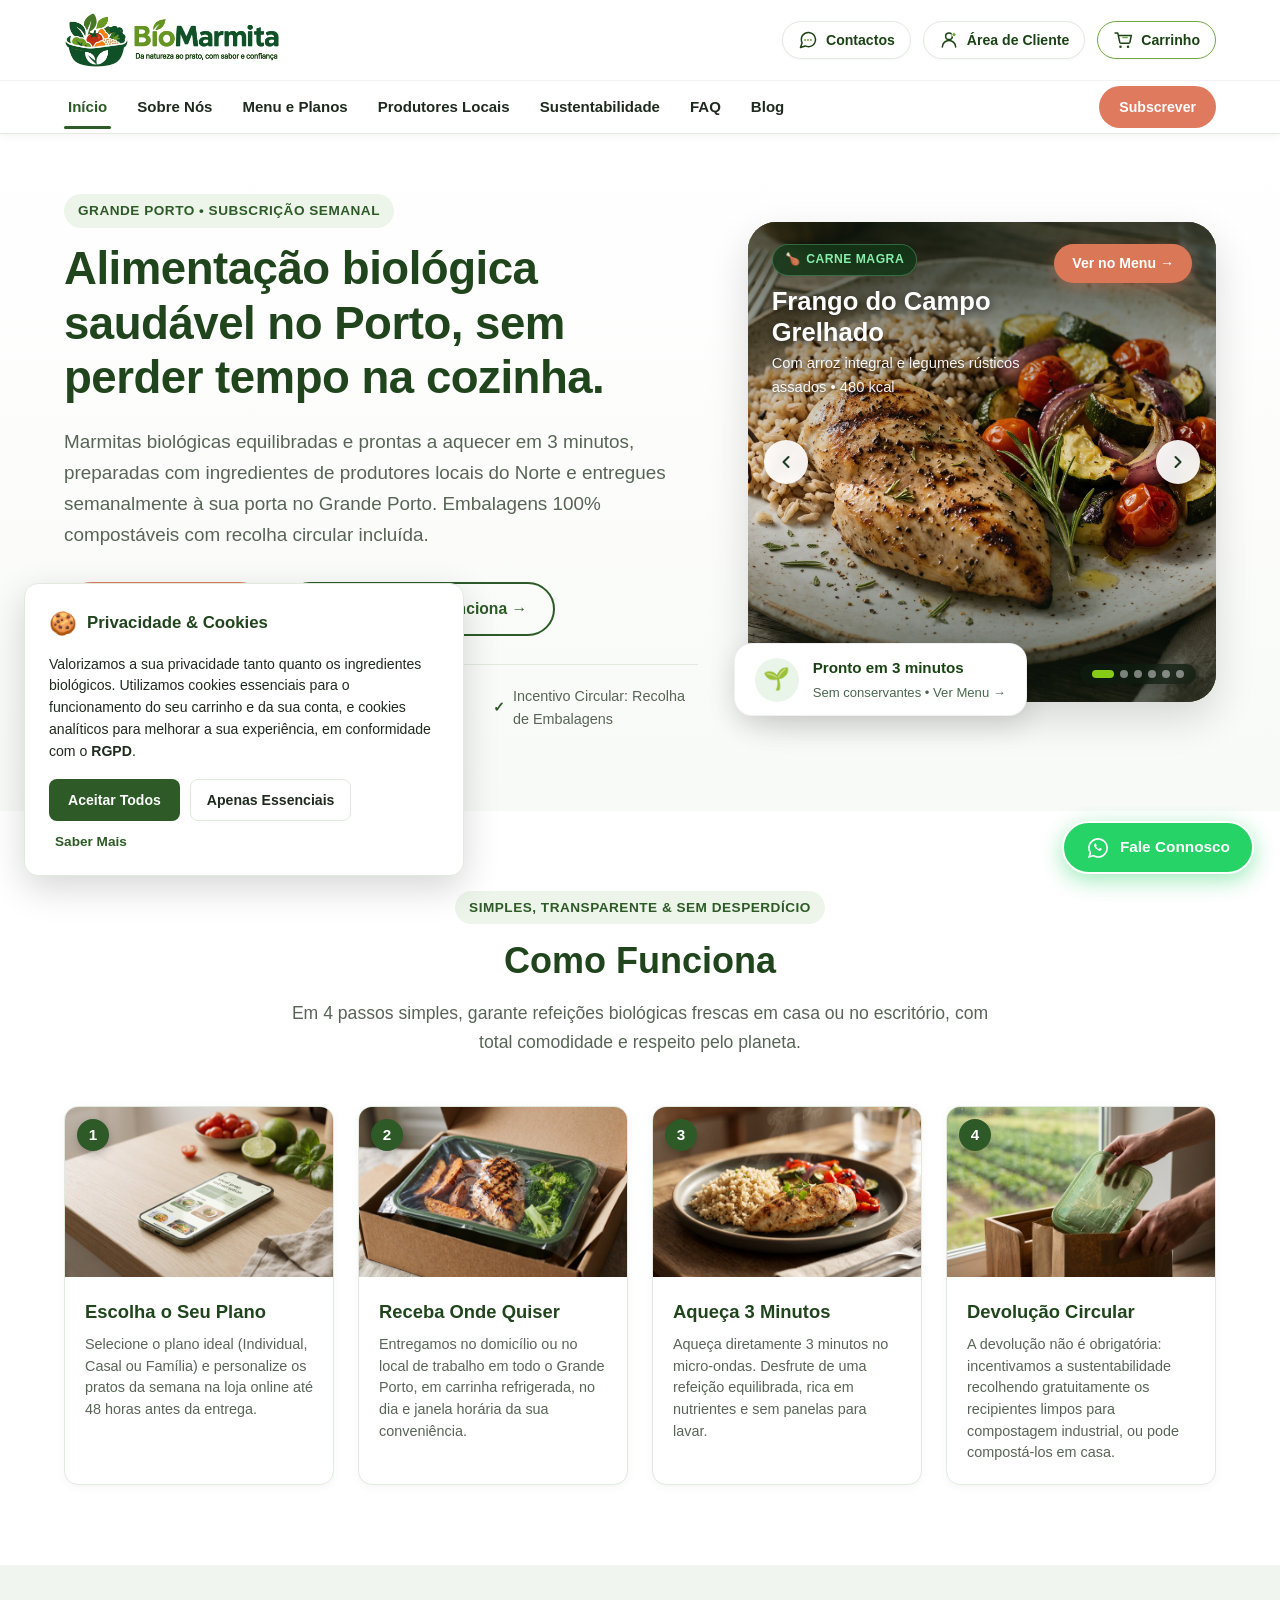
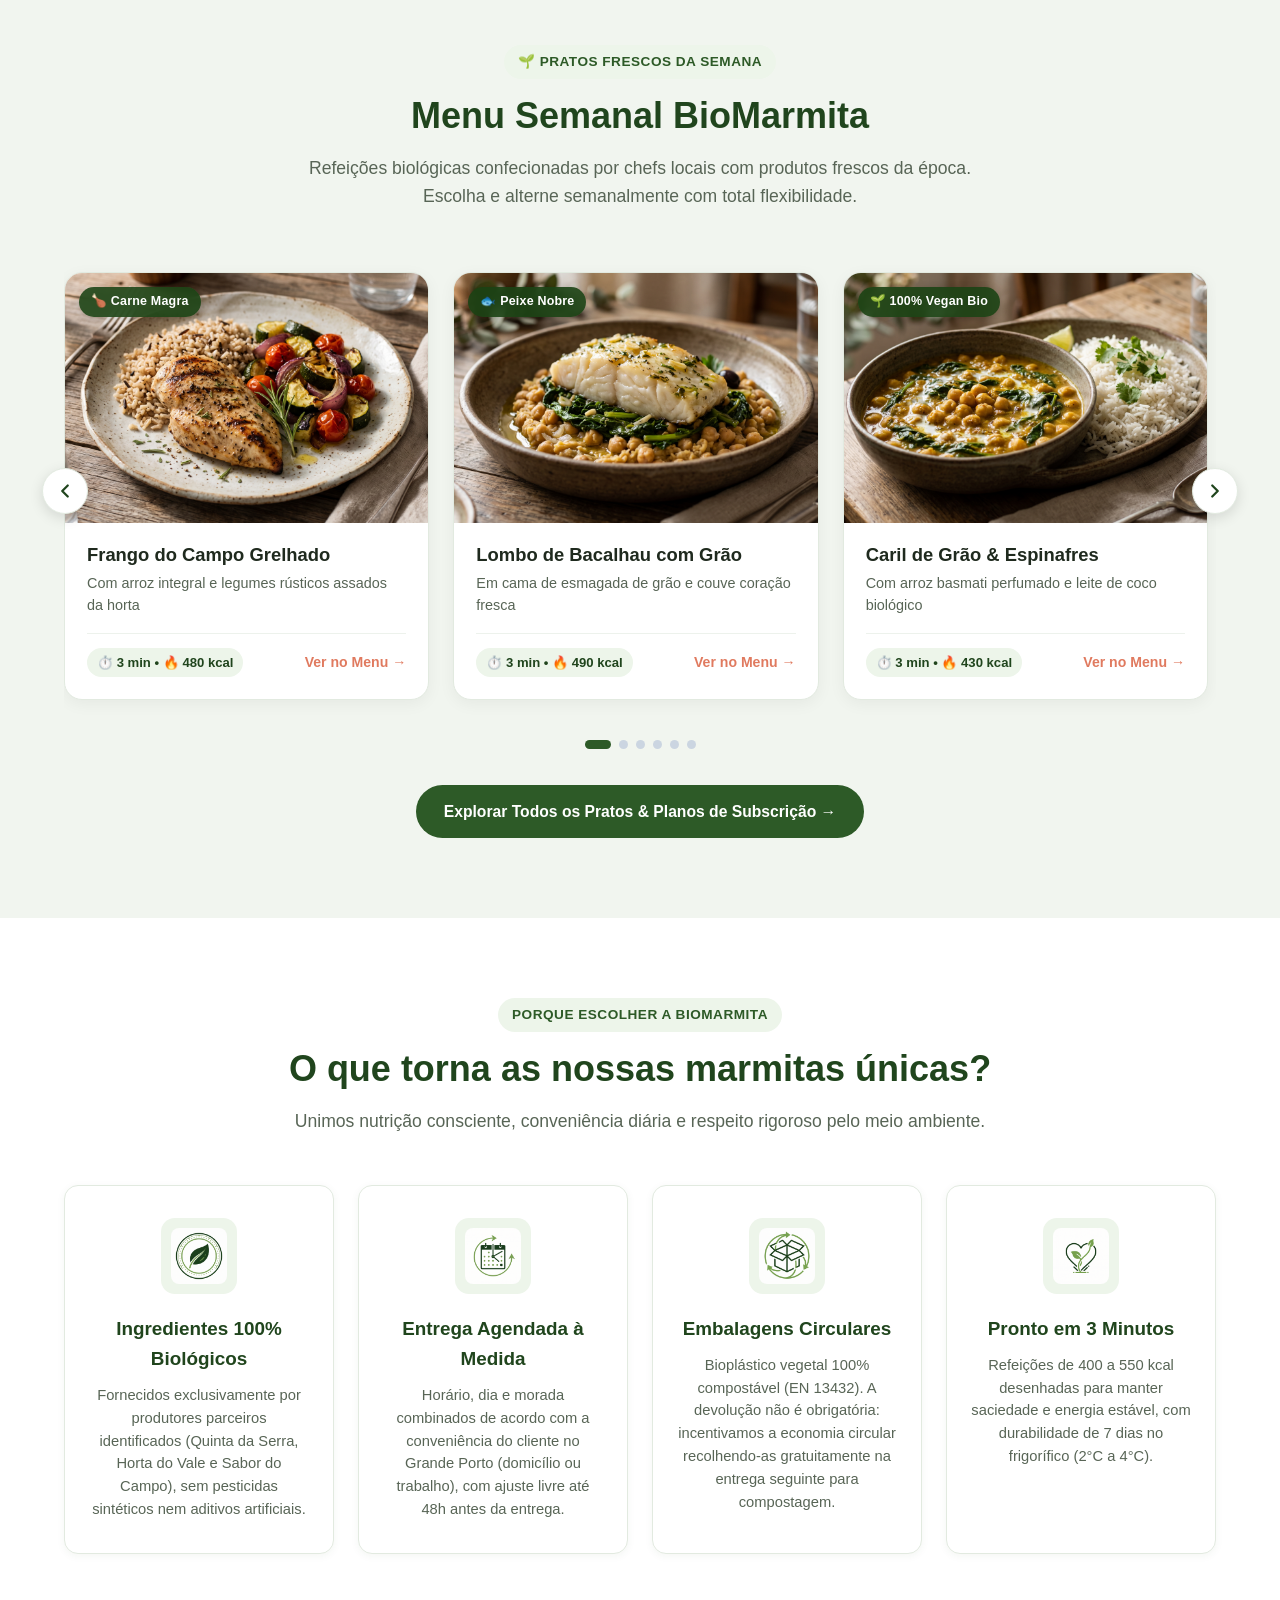
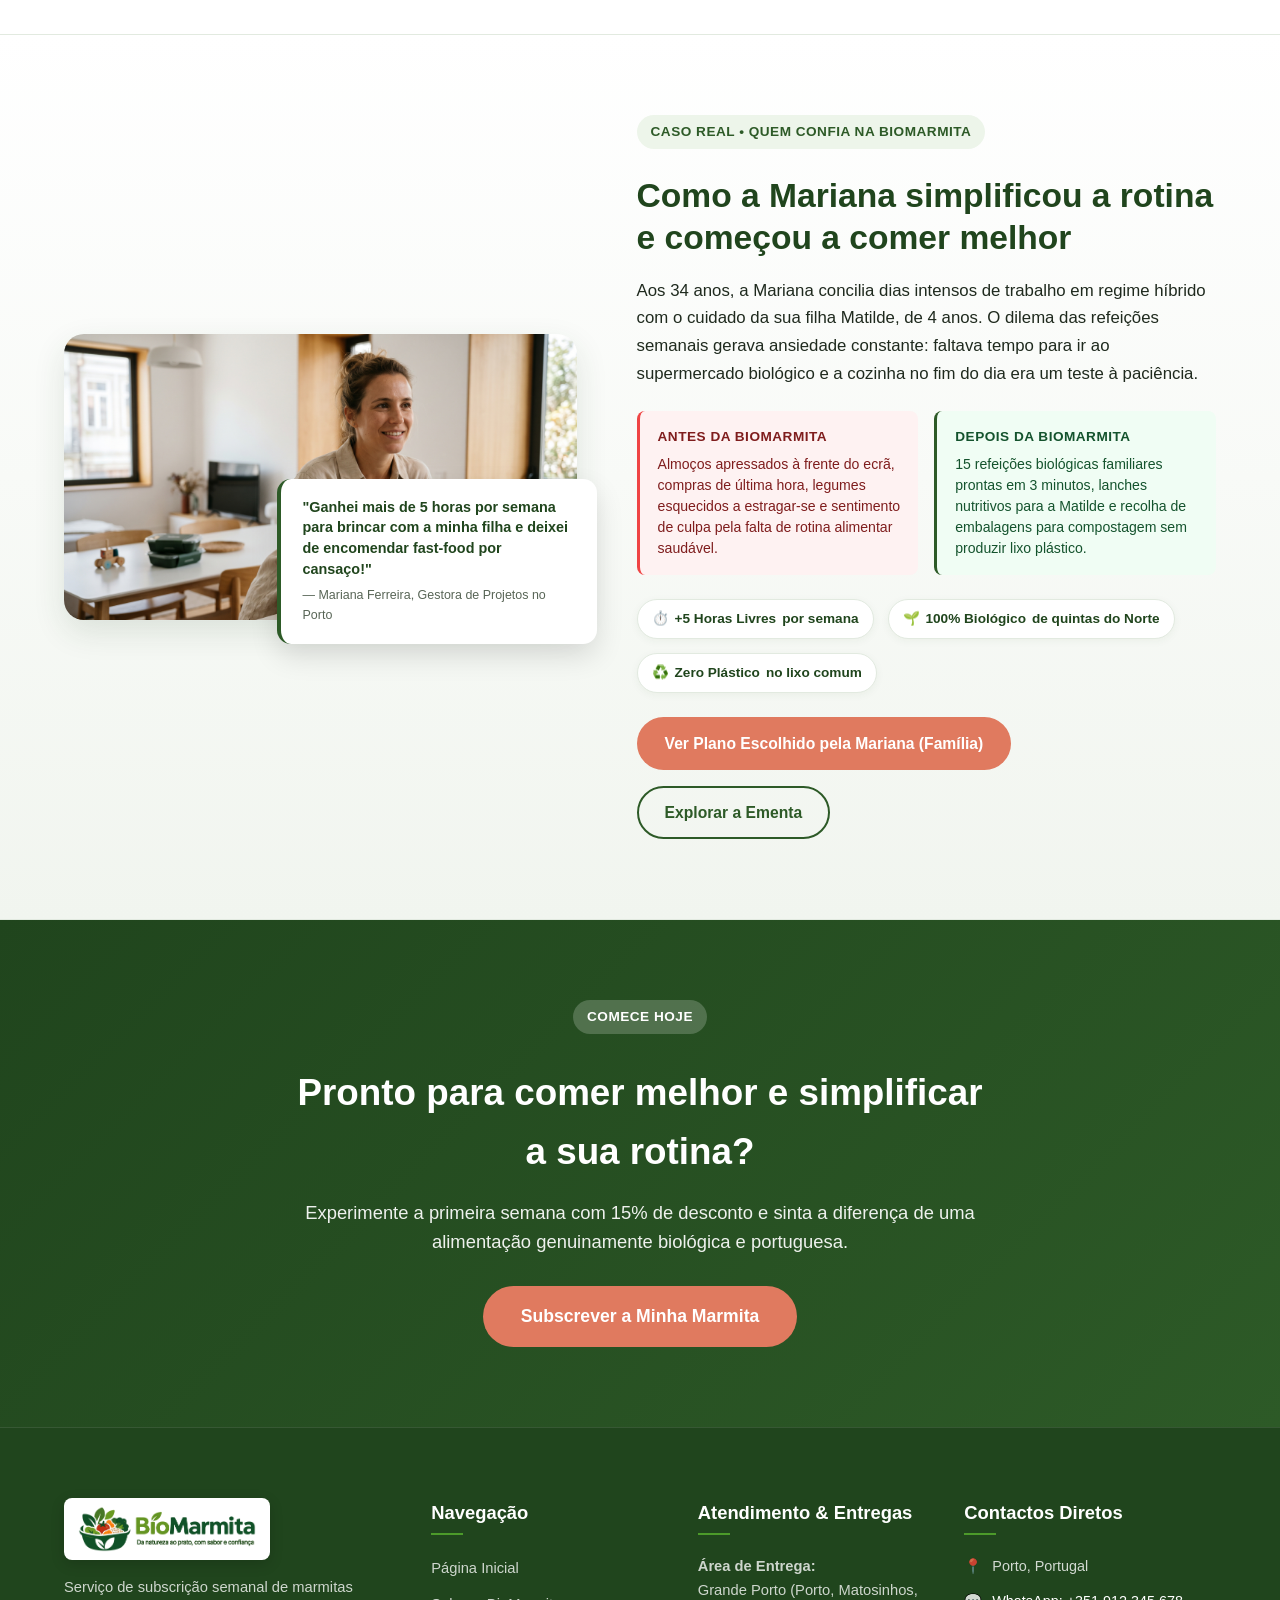
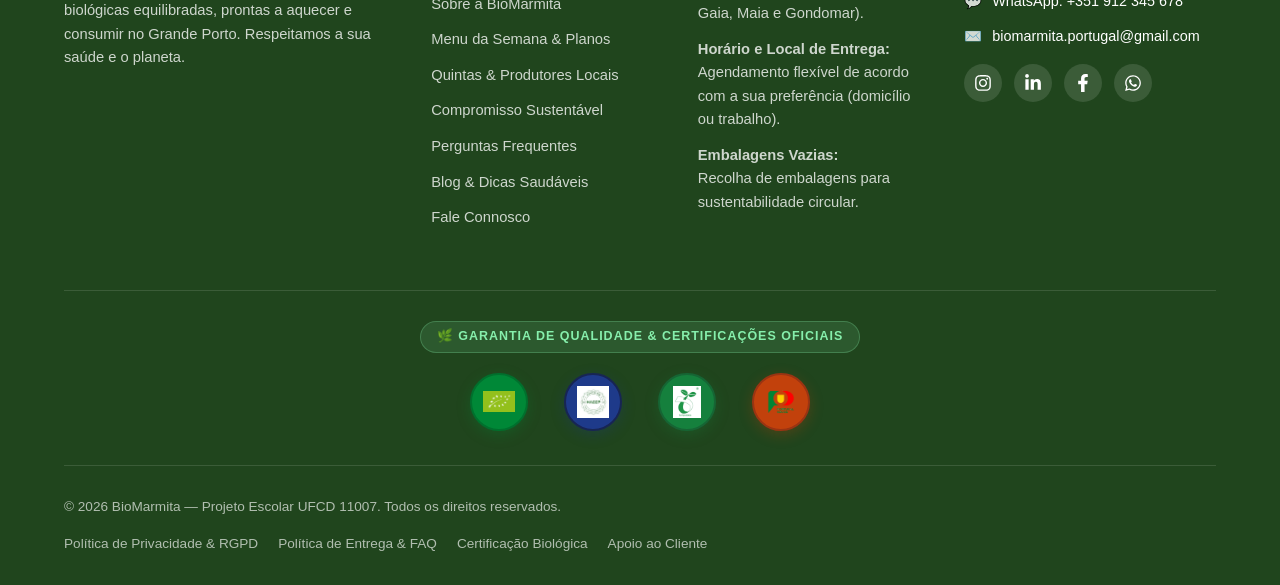
==== commit fbd9f16d: "feat(home): recoloca bloco Porque Escolher a BioMarmita abaixo do Menu Semanal" ====
--- a/index.html
+++ b/index.html
@@ -465,6 +465,67 @@
     </section>
 
     <!-- ======================================================================
+         OS 4 PILARES DA BIOMARMITA (PORQUE ESCOLHER A BIOMARMITA)
+         ====================================================================== -->
+    <section class="section section-white" id="porque-escolher">
+      <div class="container">
+        <div class="section-header">
+          <span class="badge">Porque Escolher a BioMarmita</span>
+          <h2 class="section-title">O que torna as nossas marmitas únicas?</h2>
+          <p class="section-subtitle">
+            Unimos nutrição consciente, conveniência diária e respeito rigoroso pelo meio ambiente.
+          </p>
+        </div>
+
+        <div class="features-grid-4">
+          <!-- Pilar 1 -->
+          <div class="feature-card">
+            <div class="feature-icon-box">
+              <img src="./assets/icones/ingredientes_biologicos.jpeg" alt="Ícone Ingredientes Biológicos">
+            </div>
+            <h3 class="feature-title">Ingredientes 100% Biológicos</h3>
+            <p class="feature-desc">
+              Fornecidos exclusivamente por produtores parceiros identificados (Quinta da Serra, Horta do Vale e Sabor do Campo), sem pesticidas sintéticos nem aditivos artificiais.
+            </p>
+          </div>
+
+          <!-- Pilar 2 -->
+          <div class="feature-card">
+            <div class="feature-icon-box">
+              <img src="./assets/icones/entrega_flexivel.jpeg" alt="Ícone Entrega Flexível">
+            </div>
+            <h3 class="feature-title">Entrega Agendada à Medida</h3>
+            <p class="feature-desc">
+              Horário, dia e morada combinados de acordo com a conveniência do cliente no Grande Porto (domicílio ou trabalho), com ajuste livre até 48h antes da entrega.
+            </p>
+          </div>
+
+          <!-- Pilar 3 -->
+          <div class="feature-card">
+            <div class="feature-icon-box">
+              <img src="./assets/icones/embalagens_sustentaveis.jpeg" alt="Ícone Embalagens Sustentáveis">
+            </div>
+            <h3 class="feature-title">Embalagens Circulares</h3>
+            <p class="feature-desc">
+              Bioplástico vegetal 100% compostável (EN 13432). A devolução não é obrigatória: incentivamos a economia circular recolhendo-as gratuitamente na entrega seguinte para compostagem.
+            </p>
+          </div>
+
+          <!-- Pilar 4 -->
+          <div class="feature-card">
+            <div class="feature-icon-box">
+              <img src="./assets/icones/mais_saude_e_bem_estar.jpeg" alt="Ícone Mais Saúde e Bem-Estar">
+            </div>
+            <h3 class="feature-title">Pronto em 3 Minutos</h3>
+            <p class="feature-desc">
+              Refeições de 400 a 550 kcal desenhadas para manter saciedade e energia estável, com durabilidade de 7 dias no frigorífico (2°C a 4°C).
+            </p>
+          </div>
+        </div>
+      </div>
+    </section>
+
+    <!-- ======================================================================
          DESTAQUE DA PERSONA REAL: A ROTINA DA MARIANA FERREIRA
          ====================================================================== -->
     <section class="persona-showcase">
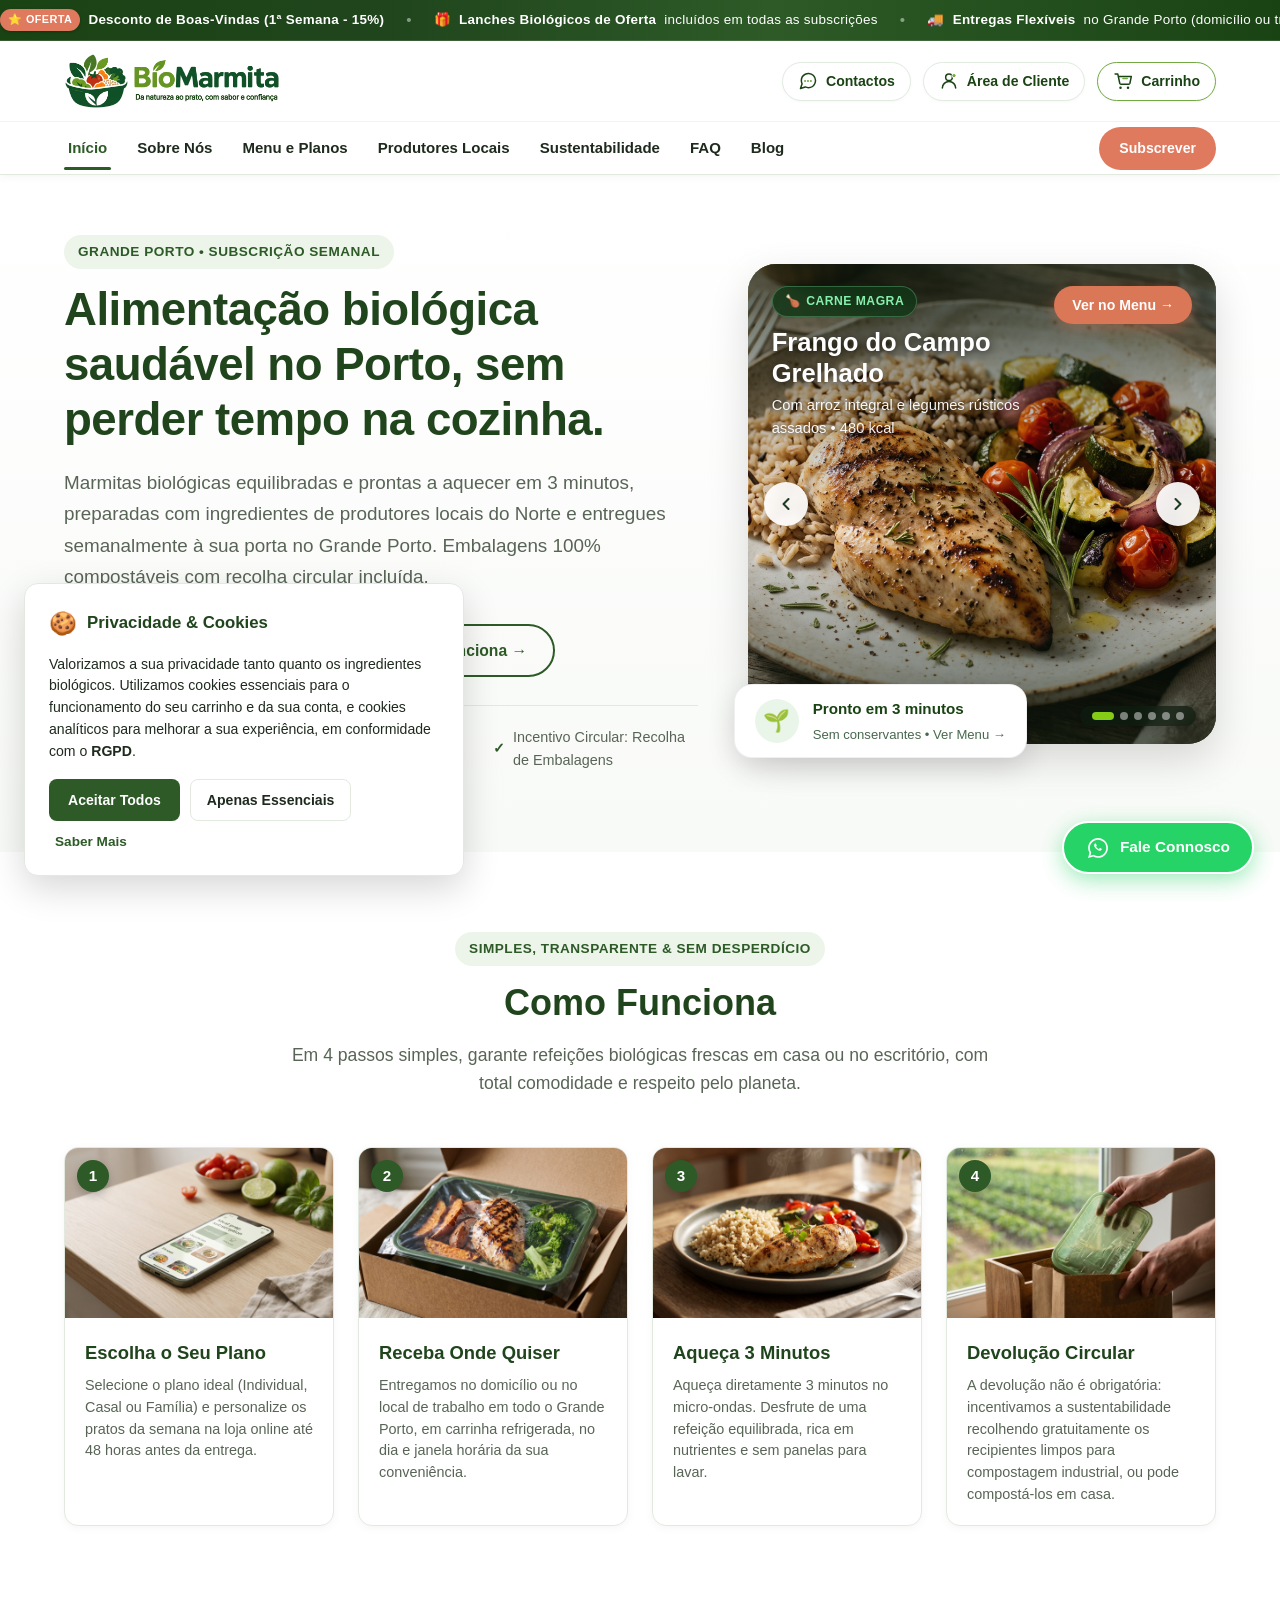
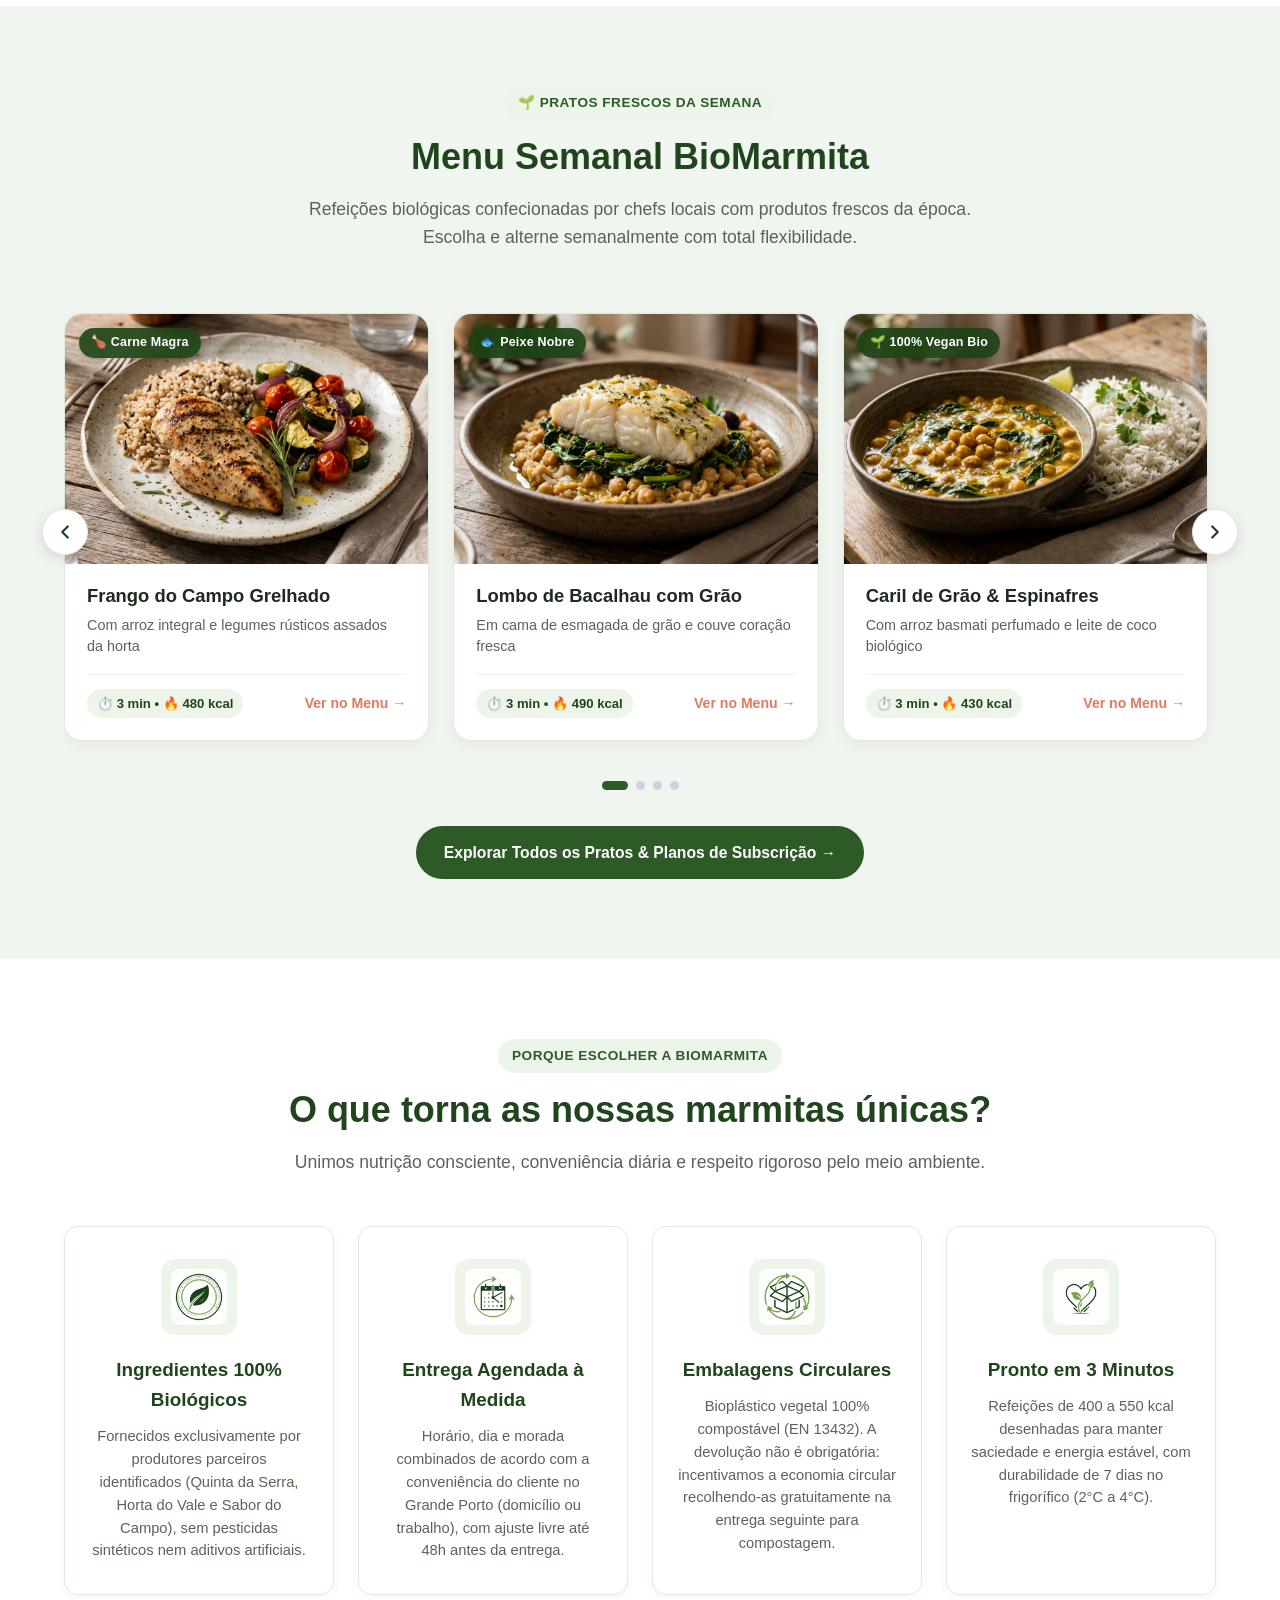
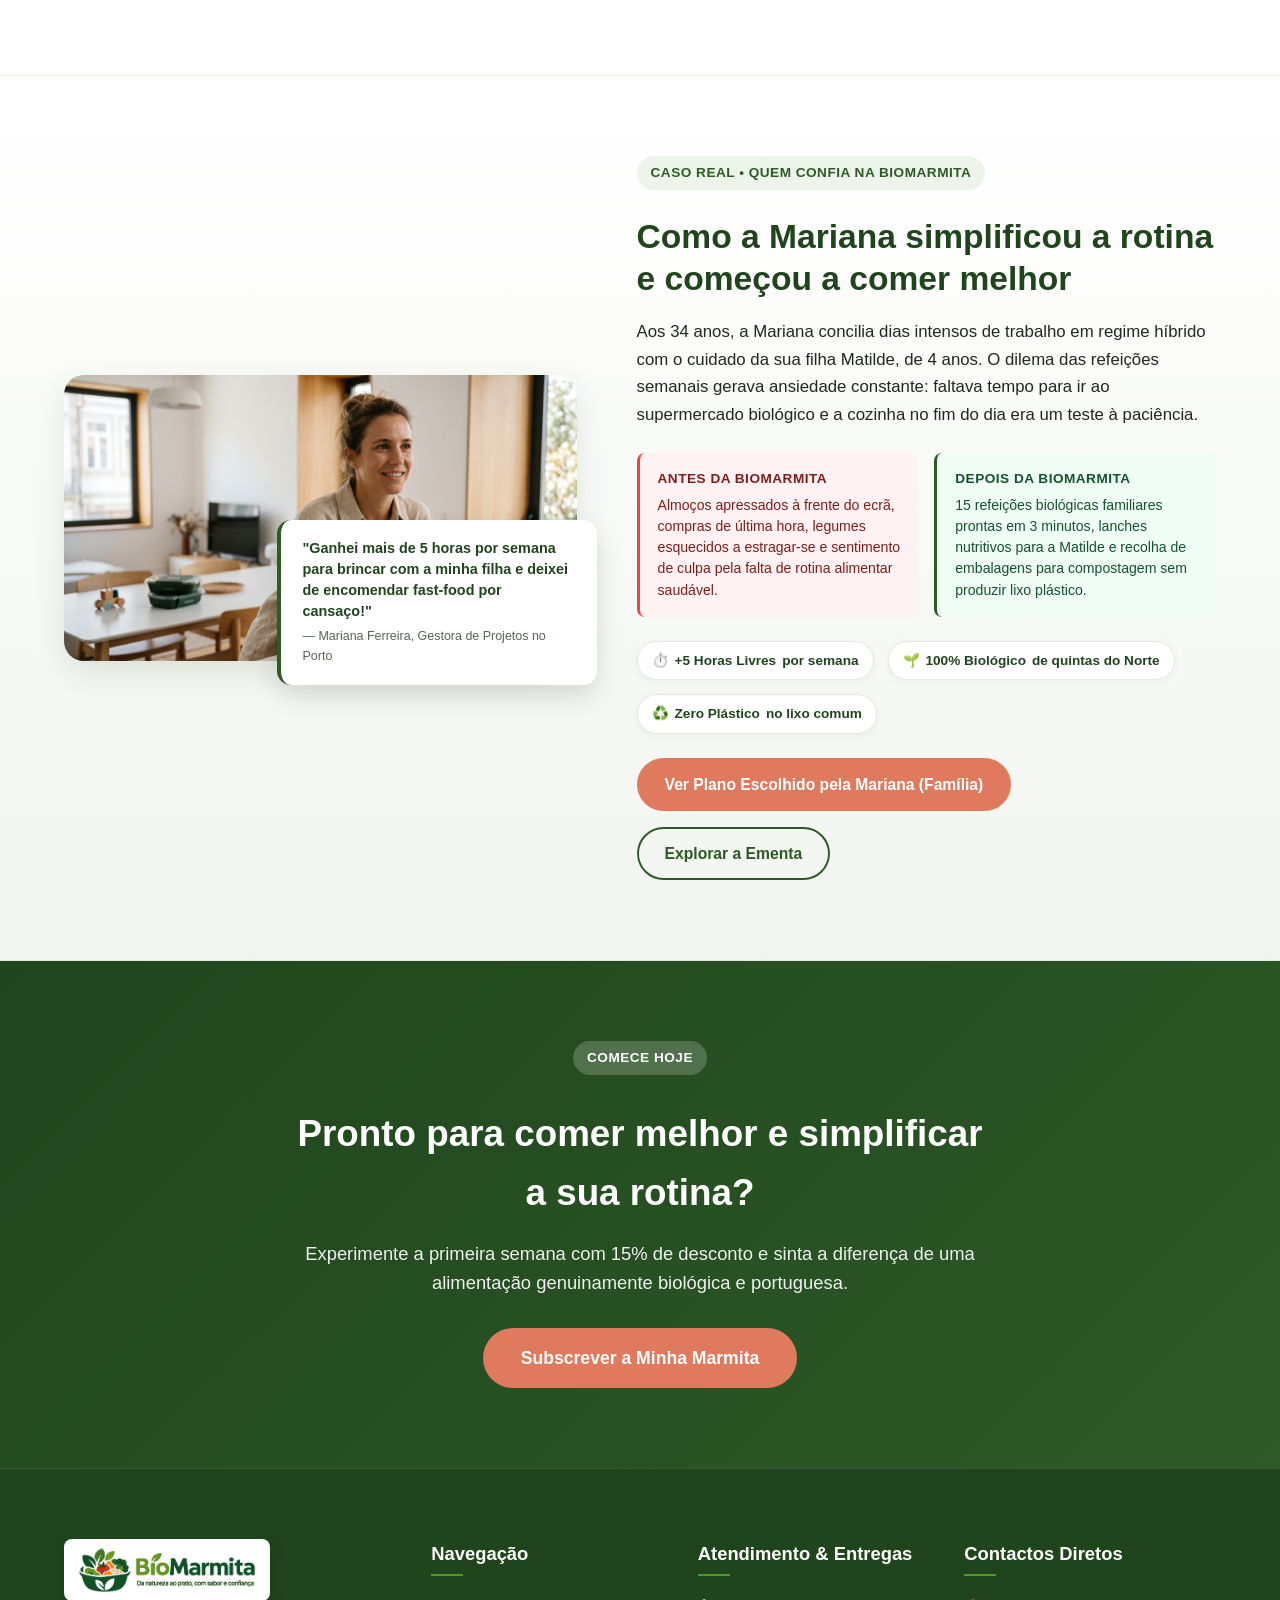
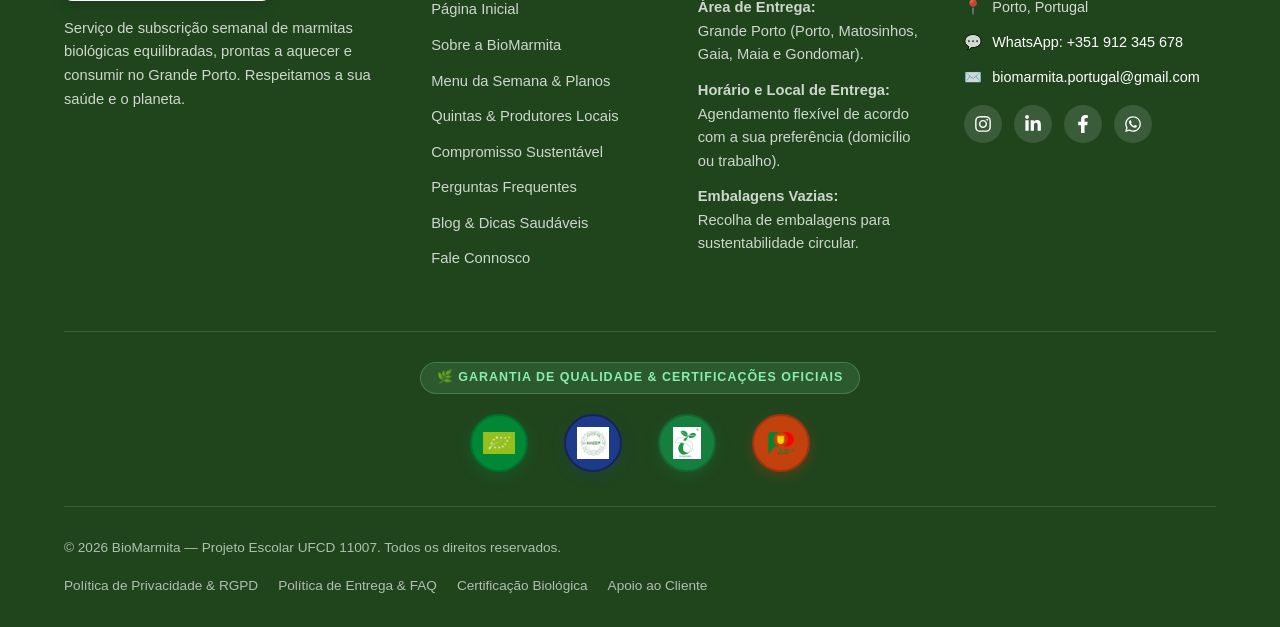
==== commit c34affc8: "Adicao de faixa promocional animada (marquee) no topo da pagina inicial" ====
--- a/index.html
+++ b/index.html
@@ -8,6 +8,41 @@
   <link rel="stylesheet" href="./css/style.css">
 </head>
 <body>
+
+  <!-- ======================================================================
+       FAIXA PROMOCIONAL (MARQUEE)
+       ====================================================================== -->
+  <aside class="promo-marquee-bar" aria-label="Avisos Promocionais da BioMarmita">
+    <a href="carrinho.html" class="promo-marquee-link" title="Aproveite o Desconto de Boas-Vindas de 15% na 1ª Semana">
+      <div class="promo-marquee-track">
+        <div class="promo-marquee-content">
+          <span class="promo-item"><span class="promo-tag">⭐ Oferta</span> <strong>Desconto de Boas-Vindas (1ª Semana - 15%)</strong></span>
+          <span class="promo-sep">•</span>
+          <span class="promo-item">🎁 <strong>Lanches Biológicos de Oferta</strong> incluídos em todas as subscrições</span>
+          <span class="promo-sep">•</span>
+          <span class="promo-item">🚚 <strong>Entregas Flexíveis</strong> no Grande Porto (domicílio ou trabalho)</span>
+          <span class="promo-sep">•</span>
+          <span class="promo-item">🌱 Ingredientes <strong>100% Biológicos Certificados</strong> de quintas do Norte</span>
+          <span class="promo-sep">•</span>
+          <span class="promo-item">⏱️ Marmitas prontas a consumir em <strong>3 minutos</strong> • 7 dias a vácuo</span>
+          <span class="promo-sep">•</span>
+        </div>
+        <!-- Duplicação exata para loop contínuo infinito suave -->
+        <div class="promo-marquee-content" aria-hidden="true">
+          <span class="promo-item"><span class="promo-tag">⭐ Oferta</span> <strong>Desconto de Boas-Vindas (1ª Semana - 15%)</strong></span>
+          <span class="promo-sep">•</span>
+          <span class="promo-item">🎁 <strong>Lanches Biológicos de Oferta</strong> incluídos em todas as subscrições</span>
+          <span class="promo-sep">•</span>
+          <span class="promo-item">🚚 <strong>Entregas Flexíveis</strong> no Grande Porto (domicílio ou trabalho)</span>
+          <span class="promo-sep">•</span>
+          <span class="promo-item">🌱 Ingredientes <strong>100% Biológicos Certificados</strong> de quintas do Norte</span>
+          <span class="promo-sep">•</span>
+          <span class="promo-item">⏱️ Marmitas prontas a consumir em <strong>3 minutos</strong> • 7 dias a vácuo</span>
+          <span class="promo-sep">•</span>
+        </div>
+      </div>
+    </a>
+  </aside>
 
   <!-- ======================================================================
        CABEÇALHO & BARRA DE NAVEGAÇÃO DE 2 LINHAS
--- a/css/style.css
+++ b/css/style.css
@@ -142,6 +142,119 @@
 }
 
 /* --------------------------------------------------------------------------
+   2.1 FAIXA PROMOCIONAL NO TOPO (PROMO MARQUEE)
+   -------------------------------------------------------------------------- */
+.promo-marquee-bar {
+  background: linear-gradient(90deg, #1A4314 0%, #20451d 30%, #2d5a27 60%, #1A4314 100%);
+  color: #ffffff;
+  overflow: hidden;
+  position: relative;
+  border-bottom: 1px solid rgba(255, 255, 255, 0.12);
+  font-size: 0.84rem;
+  letter-spacing: 0.02em;
+  user-select: none;
+  z-index: 1001;
+}
+
+.promo-marquee-link {
+  display: block;
+  text-decoration: none;
+  color: #ffffff;
+  padding: 8px 0;
+  transition: opacity 0.2s ease, background-color 0.2s ease;
+}
+
+.promo-marquee-link:hover {
+  background-color: rgba(255, 255, 255, 0.05);
+}
+
+.promo-marquee-track {
+  display: flex;
+  width: max-content;
+  animation: promoMarqueeScroll 30s linear infinite;
+}
+
+.promo-marquee-track:hover {
+  animation-play-state: paused;
+}
+
+@keyframes promoMarqueeScroll {
+  0% {
+    transform: translateX(0);
+  }
+  100% {
+    transform: translateX(-50%);
+  }
+}
+
+.promo-marquee-content {
+  display: flex;
+  align-items: center;
+  white-space: nowrap;
+  gap: 22px;
+  padding-right: 22px;
+}
+
+.promo-item {
+  display: inline-flex;
+  align-items: center;
+  gap: 8px;
+  color: #ffffff;
+}
+
+.promo-item strong {
+  color: #ffffff;
+  font-weight: 700;
+}
+
+.promo-tag {
+  background: var(--color-accent);
+  color: #ffffff;
+  font-size: 0.68rem;
+  font-weight: 800;
+  padding: 2px 8px;
+  border-radius: 999px;
+  letter-spacing: 0.04em;
+  text-transform: uppercase;
+  box-shadow: 0 1px 3px rgba(0, 0, 0, 0.25);
+  display: inline-block;
+}
+
+.promo-sep {
+  color: rgba(255, 255, 255, 0.45);
+  font-size: 0.95rem;
+}
+
+@media (max-width: 768px) {
+  .promo-marquee-bar {
+    font-size: 0.78rem;
+  }
+  .promo-marquee-link {
+    padding: 6px 0;
+  }
+  .promo-marquee-content {
+    gap: 16px;
+    padding-right: 16px;
+  }
+  .promo-marquee-track {
+    animation-duration: 24s;
+  }
+}
+
+@media (prefers-reduced-motion: reduce) {
+  .promo-marquee-track {
+    animation: none;
+    transform: none;
+    width: 100%;
+    justify-content: center;
+    overflow-x: auto;
+  }
+  .promo-marquee-content[aria-hidden="true"] {
+    display: none;
+  }
+}
+
+/* --------------------------------------------------------------------------
    3. CABEÇALHO E BARRA DE NAVEGAÇÃO (HEADER & NAV)
    -------------------------------------------------------------------------- */
 .site-header {
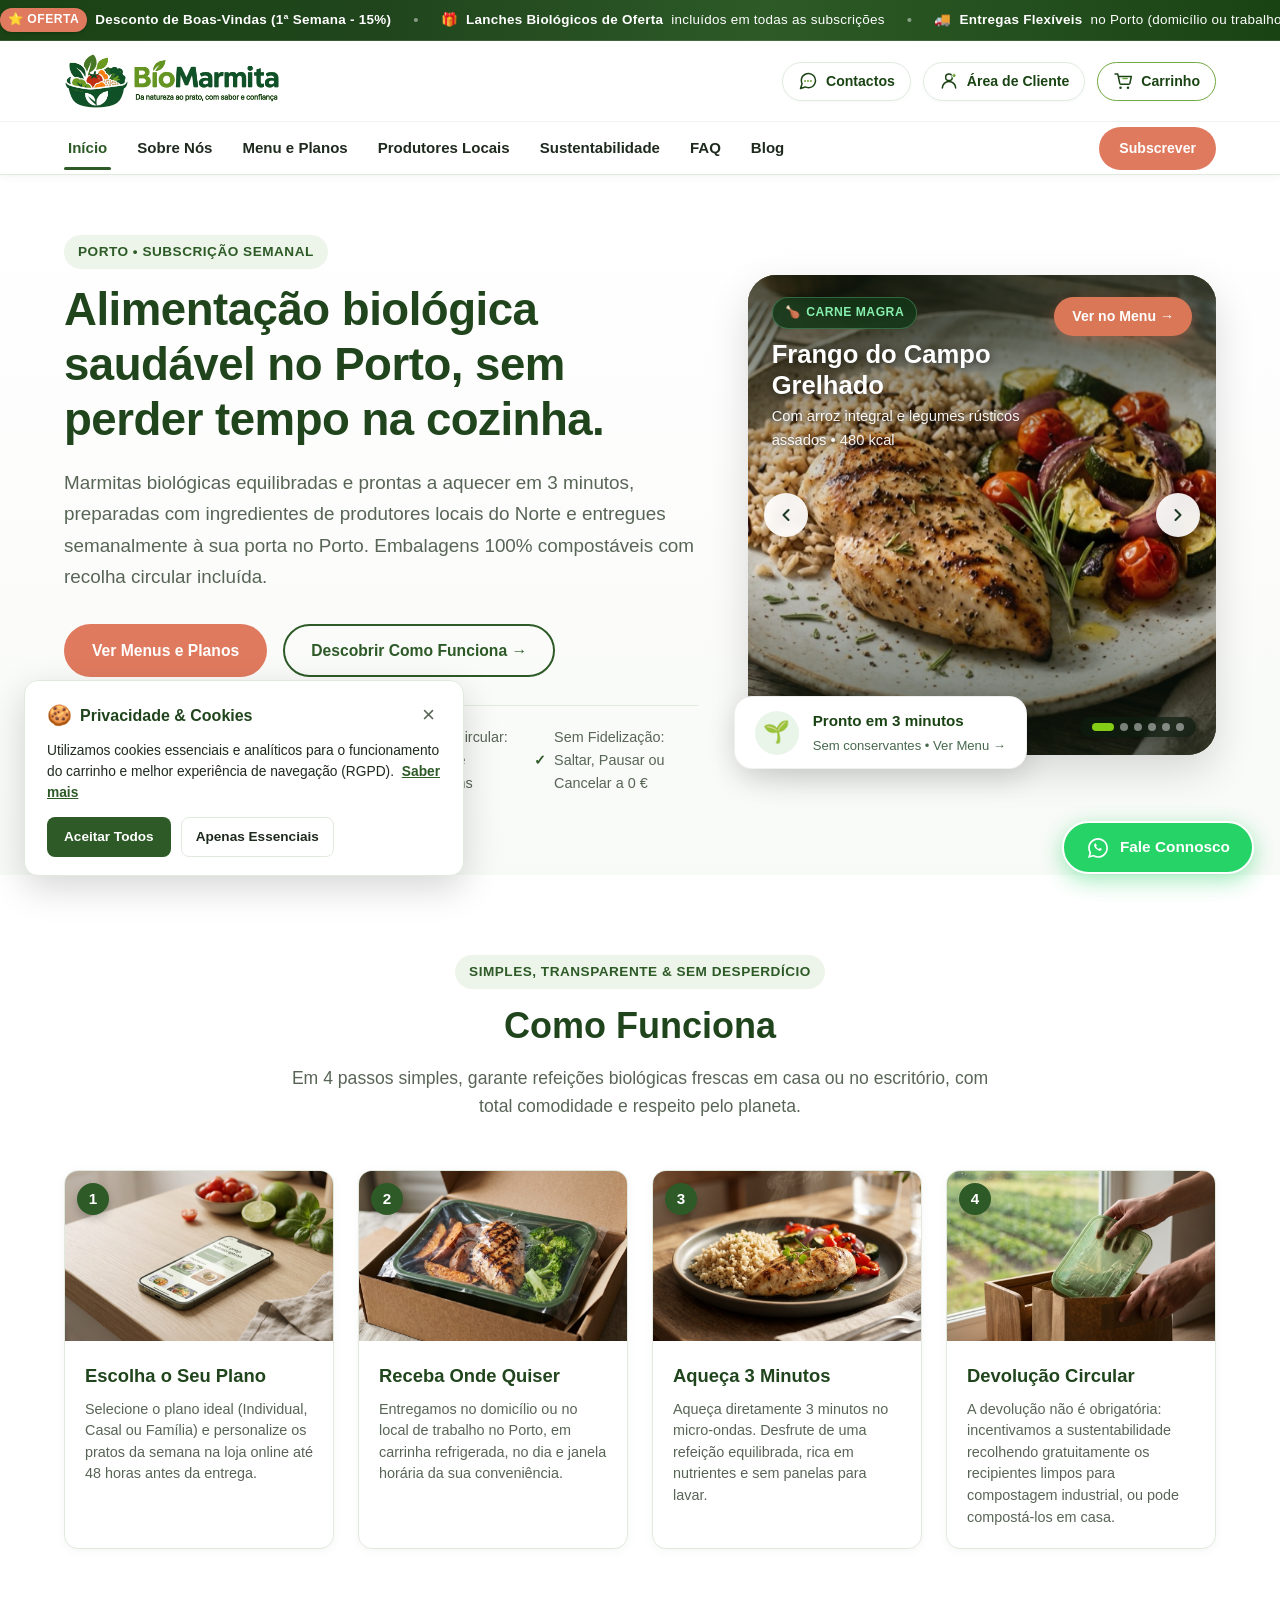
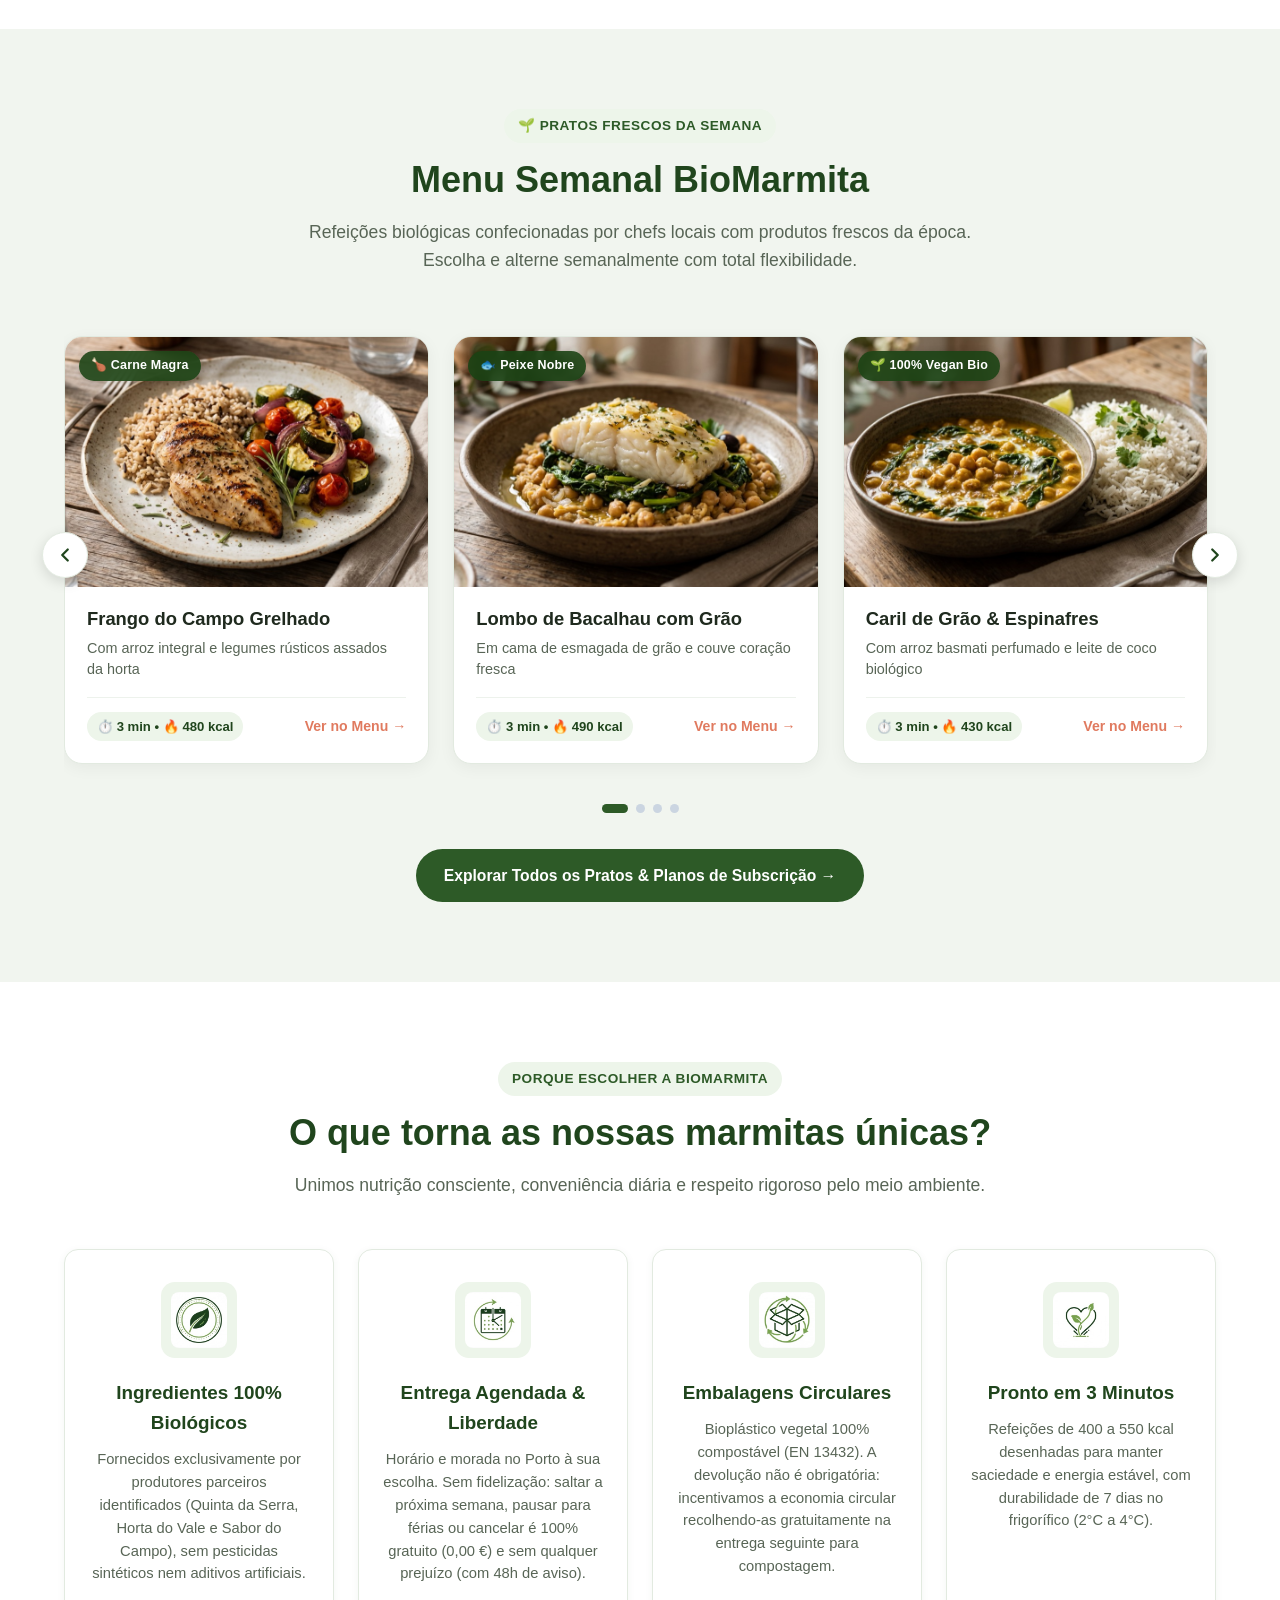
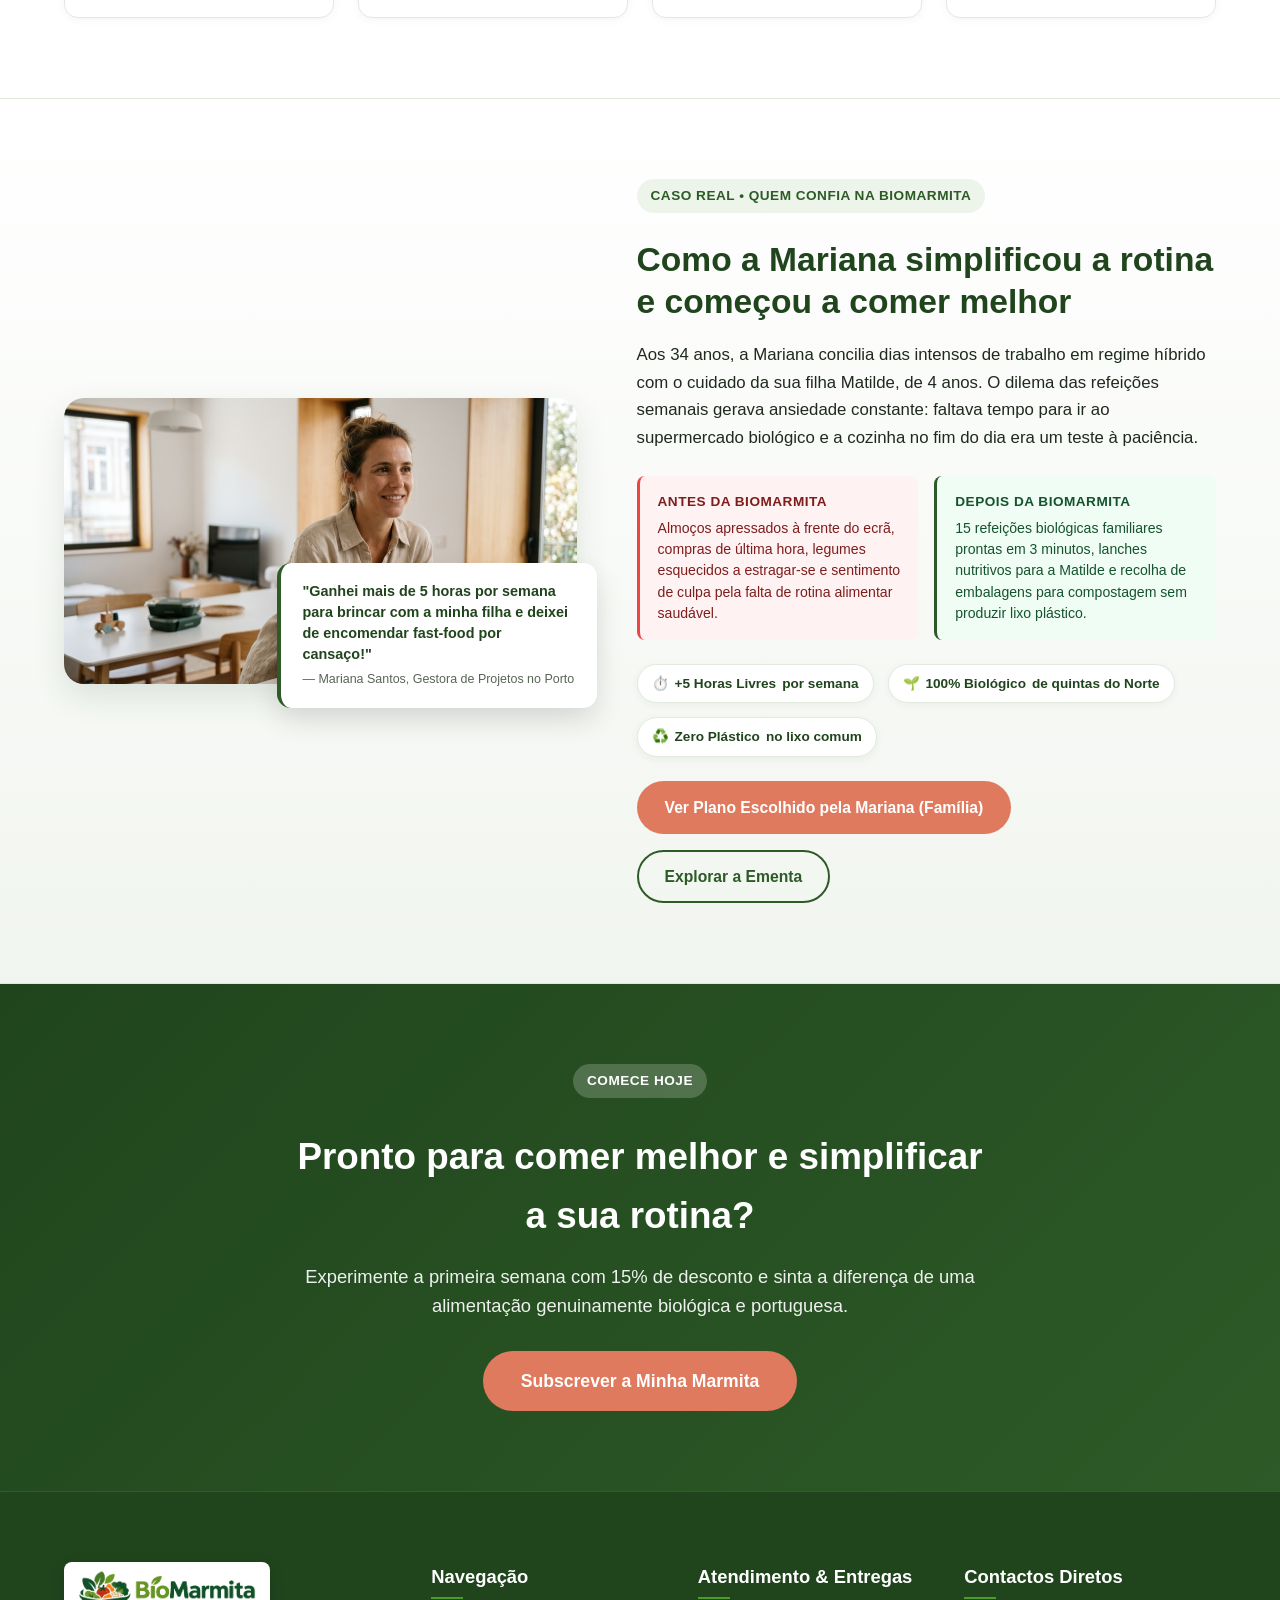
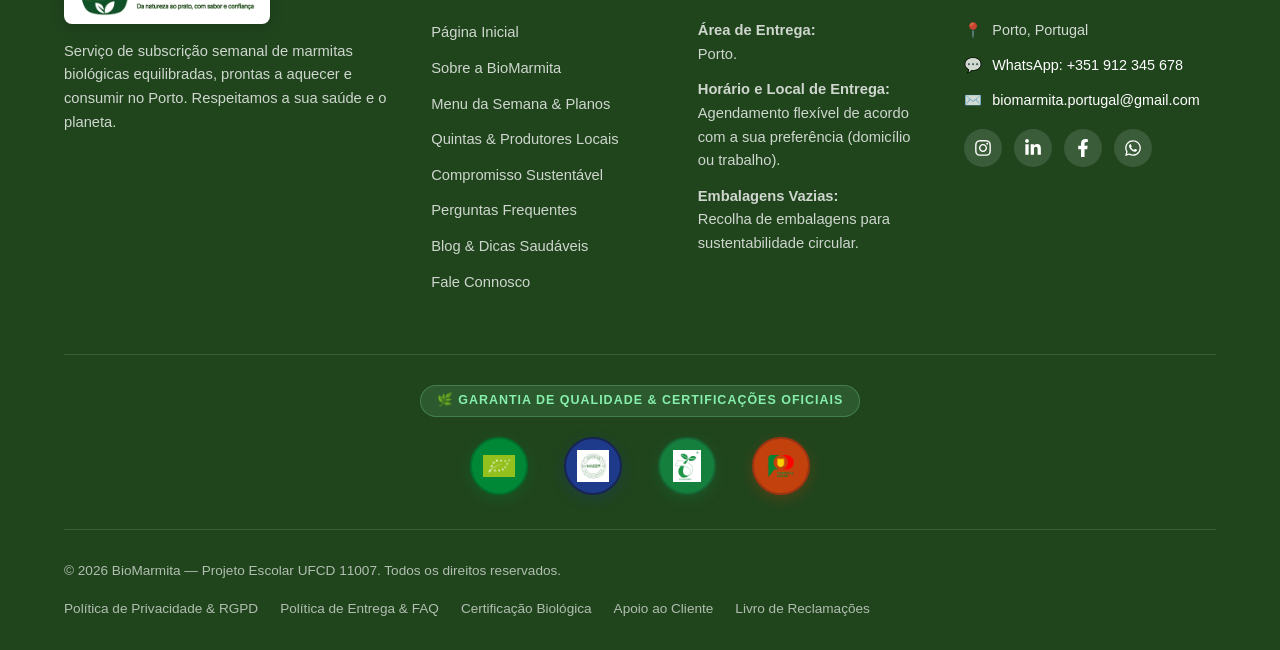
==== commit f845746c: "feat: otimizacao movel, carrosseis fluidos, desobstrucao RGPD e melhorias de UX" ====
--- a/index.html
+++ b/index.html
@@ -3,9 +3,9 @@
 <head>
   <meta charset="UTF-8">
   <meta name="viewport" content="width=device-width, initial-scale=1.0">
-  <meta name="description" content="BioMarmita — Marmitas biológicas saudáveis por subscrição semanal no Grande Porto. Prontas a aquecer, com ingredientes locais e embalagens compostáveis.">
+  <meta name="description" content="BioMarmita — Marmitas biológicas saudáveis por subscrição semanal no Porto. Prontas a aquecer, com ingredientes locais e embalagens compostáveis.">
   <title>BioMarmita — Da natureza ao prato, com sabor e confiança</title>
-  <link rel="stylesheet" href="./css/style.css">
+  <link rel="stylesheet" href="./css/style.css?v=2.7">
 </head>
 <body>
 
@@ -20,7 +20,7 @@
           <span class="promo-sep">•</span>
           <span class="promo-item">🎁 <strong>Lanches Biológicos de Oferta</strong> incluídos em todas as subscrições</span>
           <span class="promo-sep">•</span>
-          <span class="promo-item">🚚 <strong>Entregas Flexíveis</strong> no Grande Porto (domicílio ou trabalho)</span>
+          <span class="promo-item">🚚 <strong>Entregas Flexíveis</strong> no Porto (domicílio ou trabalho)</span>
           <span class="promo-sep">•</span>
           <span class="promo-item">🌱 Ingredientes <strong>100% Biológicos Certificados</strong> de quintas do Norte</span>
           <span class="promo-sep">•</span>
@@ -33,7 +33,7 @@
           <span class="promo-sep">•</span>
           <span class="promo-item">🎁 <strong>Lanches Biológicos de Oferta</strong> incluídos em todas as subscrições</span>
           <span class="promo-sep">•</span>
-          <span class="promo-item">🚚 <strong>Entregas Flexíveis</strong> no Grande Porto (domicílio ou trabalho)</span>
+          <span class="promo-item">🚚 <strong>Entregas Flexíveis</strong> no Porto (domicílio ou trabalho)</span>
           <span class="promo-sep">•</span>
           <span class="promo-item">🌱 Ingredientes <strong>100% Biológicos Certificados</strong> de quintas do Norte</span>
           <span class="promo-sep">•</span>
@@ -112,6 +112,9 @@
           <a href="sustentabilidade.html" class="nav-link">Sustentabilidade</a>
           <a href="faq.html" class="nav-link">FAQ</a>
           <a href="blog.html" class="nav-link">Blog</a>
+          <a href="contactos.html" class="nav-link nav-mobile-only">Contactos</a>
+          <a href="area-cliente.html" class="nav-link nav-mobile-only">Área de Cliente</a>
+          <a href="carrinho.html" class="nav-link nav-mobile-only">Carrinho</a>
           <a href="carrinho.html" class="btn btn-accent btn-sm nav-cta">Subscrever</a>
         </nav>
       </div>
@@ -125,14 +128,14 @@
     <section class="hero-home">
       <div class="container hero-grid">
         <div class="hero-content">
-          <span class="badge">Grande Porto • Subscrição Semanal</span>
+          <span class="badge">Porto • Subscrição Semanal</span>
           <h1>Alimentação biológica saudável no Porto, sem perder tempo na cozinha.</h1>
           <p>
-            Marmitas biológicas equilibradas e prontas a aquecer em 3 minutos, preparadas com ingredientes de produtores locais do Norte e entregues semanalmente à sua porta no Grande Porto. Embalagens 100% compostáveis com recolha circular incluída.
+            Marmitas biológicas equilibradas e prontas a aquecer em 3 minutos, preparadas com ingredientes de produtores locais do Norte e entregues semanalmente à sua porta no Porto. Embalagens 100% compostáveis com recolha circular incluída.
           </p>
           <div class="hero-actions">
             <a href="menu.html" class="btn btn-accent">Ver Menus e Planos</a>
-            <a href="sobre.html" class="btn btn-outline">Descobrir Como Funciona →</a>
+            <a href="#como-funciona" class="btn btn-outline">Descobrir Como Funciona →</a>
           </div>
           <div class="hero-badges-strip">
             <div class="hero-badge-item">
@@ -143,6 +146,9 @@
             </div>
             <div class="hero-badge-item">
               <span>✓</span> Incentivo Circular: Recolha de Embalagens
+            </div>
+            <div class="hero-badge-item">
+              <span>✓</span> Sem Fidelização: Saltar, Pausar ou Cancelar a 0 €
             </div>
           </div>
         </div>
@@ -152,7 +158,7 @@
           <div class="hero-carousel-container">
             <!-- Slide 1: Frango do Campo Grelhado -->
             <div class="hero-carousel-slide active" role="group" aria-roledescription="slide" aria-label="1 de 6: Frango do Campo Grelhado">
-              <img src="./assets/imagens/menu-tradicional.jpeg" alt="Frango biológico grelhado com arroz integral e legumes rústicos assados" class="hero-img">
+              <img src="./assets/imagens/menu-tradicional.jpeg" alt="Frango biológico grelhado com arroz integral e legumes rústicos assados" class="hero-img" loading="lazy" decoding="async">
               <div class="hero-slide-overlay" aria-hidden="true"></div>
               <div class="hero-slide-header">
                 <div class="hero-slide-meta">
@@ -170,7 +176,7 @@
 
             <!-- Slide 2: Lombo de Bacalhau com Grão -->
             <div class="hero-carousel-slide" role="group" aria-roledescription="slide" aria-label="2 de 6: Lombo de Bacalhau com Grão" aria-hidden="true">
-              <img src="./assets/imagens/prato-bacalhau-grao.jpeg" alt="Lombo de Bacalhau com Grão e couve portuguesa da Horta do Vale" class="hero-img">
+              <img src="./assets/imagens/prato-bacalhau-grao.jpeg" alt="Lombo de Bacalhau com Grão e couve portuguesa da Horta do Vale" class="hero-img" loading="lazy" decoding="async">
               <div class="hero-slide-overlay" aria-hidden="true"></div>
               <div class="hero-slide-header">
                 <div class="hero-slide-meta">
@@ -188,7 +194,7 @@
 
             <!-- Slide 3: Caril de Grão & Espinafres -->
             <div class="hero-carousel-slide" role="group" aria-roledescription="slide" aria-label="3 de 6: Caril de Grão &amp; Espinafres" aria-hidden="true">
-              <img src="./assets/imagens/prato-caril-grao.jpeg" alt="Caril de Grão &amp; Espinafres com arroz basmati perfumado" class="hero-img">
+              <img src="./assets/imagens/prato-caril-grao.jpeg" alt="Caril de Grão &amp; Espinafres com arroz basmati perfumado" class="hero-img" loading="lazy" decoding="async">
               <div class="hero-slide-overlay" aria-hidden="true"></div>
               <div class="hero-slide-header">
                 <div class="hero-slide-meta">
@@ -206,7 +212,7 @@
 
             <!-- Slide 4: Peito de Peru Recheado -->
             <div class="hero-carousel-slide" role="group" aria-roledescription="slide" aria-label="4 de 6: Peito de Peru Recheado" aria-hidden="true">
-              <img src="./assets/imagens/prato-peru-espinafres.jpeg" alt="Peito de Peru Recheado com espinafres e batata-doce assada" class="hero-img">
+              <img src="./assets/imagens/prato-peru-espinafres.jpeg" alt="Peito de Peru Recheado com espinafres e batata-doce assada" class="hero-img" loading="lazy" decoding="async">
               <div class="hero-slide-overlay" aria-hidden="true"></div>
               <div class="hero-slide-header">
                 <div class="hero-slide-meta">
@@ -224,7 +230,7 @@
 
             <!-- Slide 5: Salmão Fresco & Quinoa Real -->
             <div class="hero-carousel-slide" role="group" aria-roledescription="slide" aria-label="5 de 6: Salmão Fresco &amp; Quinoa Real" aria-hidden="true">
-              <img src="./assets/imagens/menu-fitness.jpeg" alt="Salmão Fresco &amp; Quinoa Real com brócolos ao vapor" class="hero-img">
+              <img src="./assets/imagens/menu-fitness.jpeg" alt="Salmão Fresco &amp; Quinoa Real com brócolos ao vapor" class="hero-img" loading="lazy" decoding="async">
               <div class="hero-slide-overlay" aria-hidden="true"></div>
               <div class="hero-slide-header">
                 <div class="hero-slide-meta">
@@ -242,7 +248,7 @@
 
             <!-- Slide 6: Bowl de Tofu & Abacate -->
             <div class="hero-carousel-slide" role="group" aria-roledescription="slide" aria-label="6 de 6: Bowl de Tofu &amp; Abacate" aria-hidden="true">
-              <img src="./assets/imagens/menu-vegetariano.jpeg" alt="Bowl de Tofu &amp; Abacate com edamame e molho sésamo" class="hero-img">
+              <img src="./assets/imagens/menu-vegetariano.jpeg" alt="Bowl de Tofu &amp; Abacate com edamame e molho sésamo" class="hero-img" loading="lazy" decoding="async">
               <div class="hero-slide-overlay" aria-hidden="true"></div>
               <div class="hero-slide-header">
                 <div class="hero-slide-meta">
@@ -305,13 +311,14 @@
           <p class="section-subtitle">
             Em 4 passos simples, garante refeições biológicas frescas em casa ou no escritório, com total comodidade e respeito pelo planeta.
           </p>
+          <span class="mobile-swipe-hint"><span aria-hidden="true">👉</span> Deslize para ver os 4 passos</span>
         </div>
 
         <div class="steps-visual-grid">
           <!-- Passo 1 -->
           <div class="step-card-visual">
             <div class="step-visual-img-box">
-              <img src="./assets/imagens/passo-escolha-plano.jpeg" alt="Escolha do plano e marmitas no telemóvel">
+              <img src="./assets/imagens/passo-escolha-plano.jpeg" alt="Escolha do plano e marmitas no telemóvel" loading="lazy" decoding="async">
               <div class="step-visual-badge">1</div>
             </div>
             <div class="step-visual-body">
@@ -325,13 +332,13 @@
           <!-- Passo 2 -->
           <div class="step-card-visual">
             <div class="step-visual-img-box">
-              <img src="./assets/imagens/passo-receba-marmitas.jpeg" alt="Entrega da caixa BioMarmita com flexibilidade de horário e morada">
+              <img src="./assets/imagens/passo-receba-marmitas.jpeg" alt="Entrega da caixa BioMarmita com flexibilidade de horário e morada" loading="lazy" decoding="async">
               <div class="step-visual-badge">2</div>
             </div>
             <div class="step-visual-body">
               <h3>Receba Onde Quiser</h3>
               <p>
-                Entregamos no domicílio ou no local de trabalho em todo o Grande Porto, em carrinha refrigerada, no dia e janela horária da sua conveniência.
+                Entregamos no domicílio ou no local de trabalho no Porto, em carrinha refrigerada, no dia e janela horária da sua conveniência.
               </p>
             </div>
           </div>
@@ -339,7 +346,7 @@
           <!-- Passo 3 -->
           <div class="step-card-visual">
             <div class="step-visual-img-box">
-              <img src="./assets/imagens/passo-aqueca-desfrute.jpeg" alt="Marmita a aquecer e pronta em 3 minutos">
+              <img src="./assets/imagens/passo-aqueca-desfrute.jpeg" alt="Marmita a aquecer e pronta em 3 minutos" loading="lazy" decoding="async">
               <div class="step-visual-badge">3</div>
             </div>
             <div class="step-visual-body">
@@ -353,7 +360,7 @@
           <!-- Passo 4 -->
           <div class="step-card-visual">
             <div class="step-visual-img-box">
-              <img src="./assets/imagens/passo-compostagem.jpeg" alt="Recipiente bioplástico guardado para recolha e compostagem">
+              <img src="./assets/imagens/passo-compostagem.jpeg" alt="Recipiente bioplástico guardado para recolha e compostagem" loading="lazy" decoding="async">
               <div class="step-visual-badge">4</div>
             </div>
             <div class="step-visual-body">
@@ -510,13 +517,14 @@
           <p class="section-subtitle">
             Unimos nutrição consciente, conveniência diária e respeito rigoroso pelo meio ambiente.
           </p>
+          <span class="mobile-swipe-hint"><span aria-hidden="true">👉</span> Deslize para ver os 4 pilares</span>
         </div>
 
         <div class="features-grid-4">
           <!-- Pilar 1 -->
           <div class="feature-card">
             <div class="feature-icon-box">
-              <img src="./assets/icones/ingredientes_biologicos.jpeg" alt="Ícone Ingredientes Biológicos">
+              <img src="./assets/icones/ingredientes_biologicos.jpeg" alt="Ícone Ingredientes Biológicos" loading="lazy" decoding="async">
             </div>
             <h3 class="feature-title">Ingredientes 100% Biológicos</h3>
             <p class="feature-desc">
@@ -527,18 +535,18 @@
           <!-- Pilar 2 -->
           <div class="feature-card">
             <div class="feature-icon-box">
-              <img src="./assets/icones/entrega_flexivel.jpeg" alt="Ícone Entrega Flexível">
-            </div>
-            <h3 class="feature-title">Entrega Agendada à Medida</h3>
+              <img src="./assets/icones/entrega_flexivel.jpeg" alt="Ícone Entrega Flexível" loading="lazy" decoding="async">
+            </div>
+            <h3 class="feature-title">Entrega Agendada &amp; Liberdade</h3>
             <p class="feature-desc">
-              Horário, dia e morada combinados de acordo com a conveniência do cliente no Grande Porto (domicílio ou trabalho), com ajuste livre até 48h antes da entrega.
+              Horário e morada no Porto à sua escolha. Sem fidelização: saltar a próxima semana, pausar para férias ou cancelar é 100% gratuito (0,00 €) e sem qualquer prejuízo (com 48h de aviso).
             </p>
           </div>
 
           <!-- Pilar 3 -->
           <div class="feature-card">
             <div class="feature-icon-box">
-              <img src="./assets/icones/embalagens_sustentaveis.jpeg" alt="Ícone Embalagens Sustentáveis">
+              <img src="./assets/icones/embalagens_sustentaveis.jpeg" alt="Ícone Embalagens Sustentáveis" loading="lazy" decoding="async">
             </div>
             <h3 class="feature-title">Embalagens Circulares</h3>
             <p class="feature-desc">
@@ -549,7 +557,7 @@
           <!-- Pilar 4 -->
           <div class="feature-card">
             <div class="feature-icon-box">
-              <img src="./assets/icones/mais_saude_e_bem_estar.jpeg" alt="Ícone Mais Saúde e Bem-Estar">
+              <img src="./assets/icones/mais_saude_e_bem_estar.jpeg" alt="Ícone Mais Saúde e Bem-Estar" loading="lazy" decoding="async">
             </div>
             <h3 class="feature-title">Pronto em 3 Minutos</h3>
             <p class="feature-desc">
@@ -561,17 +569,17 @@
     </section>
 
     <!-- ======================================================================
-         DESTAQUE DA PERSONA REAL: A ROTINA DA MARIANA FERREIRA
+         DESTAQUE DA PERSONA REAL: A ROTINA DA MARIANA SANTOS
          ====================================================================== -->
     <section class="persona-showcase">
       <div class="container">
         <div class="persona-grid">
           <!-- Coluna com a Foto Real da Mariana -->
           <div class="persona-image-col">
-            <img src="./assets/imagens/persona-mariana-real.jpeg" alt="Mariana Ferreira na sua cozinha com portátil e refeição BioMarmita" class="persona-main-img">
+            <img src="./assets/imagens/persona-mariana-real.jpeg" alt="Mariana Santos na sua cozinha com portátil e refeição BioMarmita" class="persona-main-img" loading="lazy" decoding="async">
             <div class="persona-quote-card">
               <p>"Ganhei mais de 5 horas por semana para brincar com a minha filha e deixei de encomendar fast-food por cansaço!"</p>
-              <span class="persona-quote-author">— Mariana Ferreira, Gestora de Projetos no Porto</span>
+              <span class="persona-quote-author">— Mariana Santos, Gestora de Projetos no Porto</span>
             </div>
           </div>
 
@@ -642,7 +650,7 @@
             <img src="./assets/imagens/logo-biomarmita-horizontal.png" alt="BioMarmita — Da natureza ao prato, com sabor e confiança." class="footer-brand-logo-img">
           </a>
           <p>
-            Serviço de subscrição semanal de marmitas biológicas equilibradas, prontas a aquecer e consumir no Grande Porto. Respeitamos a sua saúde e o planeta.
+            Serviço de subscrição semanal de marmitas biológicas equilibradas, prontas a aquecer e consumir no Porto. Respeitamos a sua saúde e o planeta.
           </p>
         </div>
 
@@ -664,7 +672,7 @@
           <h4>Atendimento & Entregas</h4>
           <p style="font-size: 0.92rem; color: rgba(255,255,255,0.78); margin-bottom: 12px;">
             <strong>Área de Entrega:</strong><br>
-            Grande Porto (Porto, Matosinhos, Gaia, Maia e Gondomar).
+            Porto.
           </p>
           <p style="font-size: 0.92rem; color: rgba(255,255,255,0.78); margin-bottom: 12px;">
             <strong>Horário e Local de Entrega:</strong><br>
@@ -716,7 +724,7 @@
           <!-- Selo 1: Euro-Folha UE -->
           <a href="sustentabilidade.html#certificacoes" class="cert-logo-item" role="listitem" title="Euro-Folha UE: 100% Bio • Sem Pesticidas nem OGM">
             <div class="cert-logo-circle euroleaf" aria-hidden="true">
-              <img src="./assets/imagens/selo-euro-folha.png" alt="Euro-Folha UE" class="cert-logo-img">
+              <img src="./assets/imagens/selo-euro-folha.png" alt="Euro-Folha UE" class="cert-logo-img" loading="lazy" decoding="async">
             </div>
             <div class="cert-logo-tooltip" role="tooltip">
               <strong class="cert-tooltip-title">Euro-Folha UE</strong>
@@ -728,7 +736,7 @@
           <!-- Selo 2: Higiene e Segurança HACCP -->
           <a href="sustentabilidade.html#certificacoes" class="cert-logo-item" role="listitem" title="HACCP &amp; Higiene: Segurança Alimentar Certificada">
             <div class="cert-logo-circle haccp" aria-hidden="true">
-              <img src="./assets/imagens/selo-haccp.png" alt="HACCP" class="cert-logo-img">
+              <img src="./assets/imagens/selo-haccp.png" alt="HACCP" class="cert-logo-img" loading="lazy" decoding="async">
             </div>
             <div class="cert-logo-tooltip" role="tooltip">
               <strong class="cert-tooltip-title">HACCP &amp; Higiene</strong>
@@ -740,7 +748,7 @@
           <!-- Selo 3: Bioplástico Compostável EN 13432 -->
           <a href="sustentabilidade.html#certificacoes" class="cert-logo-item" role="listitem" title="Norma EN 13432: Bioplástico 100% Compostável">
             <div class="cert-logo-circle compost" aria-hidden="true">
-              <img src="./assets/imagens/selo-en-13432.png" alt="Norma EN 13432" class="cert-logo-img">
+              <img src="./assets/imagens/selo-en-13432.png" alt="Norma EN 13432" class="cert-logo-img" loading="lazy" decoding="async">
             </div>
             <div class="cert-logo-tooltip" role="tooltip">
               <strong class="cert-tooltip-title">Norma EN 13432</strong>
@@ -752,7 +760,7 @@
           <!-- Selo 4: Cadeia Curta / Origem Nacional -->
           <a href="produtores.html" class="cert-logo-item" role="listitem" title="Cadeia Curta (< 60 km): Produtores Locais do Norte">
             <div class="cert-logo-circle local" aria-hidden="true">
-              <img src="./assets/imagens/selo-cadeia-curta.png" alt="Cadeia Curta" class="cert-logo-img">
+              <img src="./assets/imagens/selo-cadeia-curta.png" alt="Cadeia Curta" class="cert-logo-img" loading="lazy" decoding="async">
             </div>
             <div class="cert-logo-tooltip" role="tooltip">
               <strong class="cert-tooltip-title">Cadeia Curta (&lt; 60 km)</strong>
@@ -770,6 +778,7 @@
           <a href="faq.html">Política de Entrega &amp; FAQ</a>
           <a href="sustentabilidade.html">Certificação Biológica</a>
           <a href="contactos.html">Apoio ao Cliente</a>
+          <a href="https://www.livroreclamacoes.pt" target="_blank" rel="noopener noreferrer" title="Livro de Reclamações Eletrónico Oficial">Livro de Reclamações</a>
         </div>
       </div>
     </div>
@@ -792,6 +801,6 @@
   </button>
 
 
-  <script src="./js/script.js"></script>
+  <script src="./js/script.js?v=2.6"></script>
 </body>
 </html>
--- a/css/style.css
+++ b/css/style.css
@@ -2,7 +2,7 @@
    BIOMARMITA — FOLHA DE ESTILOS CORPORATIVA UNIFICADA (CSS3)
    Projeto: BioMarmita — Refeições Saudáveis & Sustentáveis por Subscrição
    Slogan: "Da natureza ao prato, com sabor e confiança."
-   Área de Atuação: Grande Porto, Portugal
+   Área de Atuação: Porto, Portugal
    Compatível com: Desktop, Tablet, Telemóvel (Mobile First / Responsivo)
    ========================================================================== */
 
@@ -56,6 +56,13 @@
 html {
   scroll-behavior: smooth;
   font-size: 16px;
+  overflow-x: hidden;
+  width: 100%;
+}
+
+section[id],
+div[id] {
+  scroll-margin-top: 90px;
 }
 
 body {
@@ -64,6 +71,8 @@
   color: var(--color-text-main);
   line-height: 1.6;
   -webkit-font-smoothing: antialiased;
+  overflow-x: hidden;
+  width: 100%;
 }
 
 img {
@@ -210,7 +219,7 @@
 .promo-tag {
   background: var(--color-accent);
   color: #ffffff;
-  font-size: 0.68rem;
+  font-size: 0.76rem;
   font-weight: 800;
   padding: 2px 8px;
   border-radius: 999px;
@@ -470,6 +479,11 @@
 .nav-cta {
   margin-left: auto;
   white-space: nowrap;
+}
+
+/* Itens de navegação exibidos exclusivamente no menu móvel/responsivo */
+.nav-mobile-only {
+  display: none;
 }
 
 /* Botão Hambúrguer Mobile */
@@ -1372,6 +1386,12 @@
   gap: 30px;
 }
 
+.producers-grid-2 {
+  display: grid;
+  grid-template-columns: repeat(2, 1fr);
+  gap: 30px;
+}
+
 .producer-card {
   background-color: var(--color-bg-white);
   border-radius: var(--radius-md);
@@ -1436,6 +1456,21 @@
   font-size: 0.85rem;
   color: var(--color-text-muted);
   font-weight: 500;
+}
+
+.producer-dishes-badge {
+  background-color: var(--color-bg-alt);
+  border-left: 3px solid var(--color-primary);
+  border-radius: var(--radius-sm);
+  padding: 8px 12px;
+  font-size: 0.82rem;
+  color: var(--color-primary-dark);
+  line-height: 1.45;
+  margin-bottom: 14px;
+}
+
+.producer-dishes-badge strong {
+  color: var(--color-primary);
 }
 
 /* --------------------------------------------------------------------------
@@ -1602,7 +1637,7 @@
 
 .faq-item.active .faq-answer {
   padding: 0 26px 22px 26px;
-  max-height: 350px;
+  max-height: 1200px;
 }
 
 /* --------------------------------------------------------------------------
@@ -2102,7 +2137,9 @@
 
 .footer-legal-links {
   display: flex;
-  gap: 20px;
+  align-items: center;
+  flex-wrap: wrap;
+  gap: 12px 22px;
 }
 
 .footer-legal-links a:hover {
@@ -2133,6 +2170,7 @@
   .meals-grid,
   .plans-grid,
   .producers-grid,
+  .producers-grid-2,
   .blog-grid,
   .recycling-steps-grid {
     grid-template-columns: repeat(2, 1fr);
@@ -2176,6 +2214,9 @@
     border-bottom: 3px solid var(--color-primary);
     box-shadow: var(--shadow-lg);
     display: none;
+    max-height: calc(100vh - 75px);
+    overflow-y: auto;
+    -webkit-overflow-scrolling: touch;
   }
 
   .nav-menu.active {
@@ -2200,12 +2241,14 @@
     text-align: center;
   }
 
-  .header-action-btn .action-label {
-    display: none;
-  }
-
-  .header-action-btn {
-    padding: 8px 11px;
+  /* No header responsivo: remover os botões de ícone da barra de topo */
+  .header-top-actions .header-action-btn {
+    display: none !important;
+  }
+
+  /* Exibir na lista de menu responsivo */
+  .nav-mobile-only {
+    display: block !important;
   }
 }
 
@@ -2235,7 +2278,9 @@
   }
 
   .brand-slogan {
-    font-size: 0.62rem;
+    font-size: 0.78rem;
+    font-weight: 600;
+    color: #475569;
   }
   .section {
     padding: 50px 0;
@@ -2260,6 +2305,7 @@
   .plans-grid,
   .nutrition-grid,
   .producers-grid,
+  .producers-grid-2,
   .blog-grid,
   .recycling-steps-grid,
   .footer-grid {
@@ -2465,14 +2511,15 @@
   justify-content: space-between;
   margin-bottom: 40px;
   position: relative;
+  gap: 10px;
 }
 
 .checkout-steps-bar::before {
   content: '';
   position: absolute;
   top: 22px;
-  left: 20%;
-  right: 20%;
+  left: 10%;
+  right: 10%;
   height: 3px;
   background-color: var(--color-border);
   z-index: 1;
@@ -2483,6 +2530,16 @@
   z-index: 2;
   text-align: center;
   flex: 1;
+  cursor: pointer;
+  background: none;
+  border: none;
+  padding: 0;
+  transition: var(--transition);
+}
+
+.step-tab:hover .step-circle {
+  border-color: var(--color-primary-light);
+  transform: translateY(-2px);
 }
 
 .step-circle {
@@ -2509,18 +2566,289 @@
 
 .step-tab.completed .step-circle {
   border-color: var(--color-primary);
-  background-color: var(--color-primary);
-  color: #ffffff;
+  background-color: #e8f5e9;
+  color: var(--color-primary);
+  font-weight: 800;
 }
 
 .step-label {
   font-size: 0.9rem;
   font-weight: 700;
   color: var(--color-text-muted);
+  transition: color 0.2s ease;
 }
 
 .step-tab.active .step-label {
   color: var(--color-primary-dark);
+}
+
+.step-tab.completed .step-label {
+  color: var(--color-primary);
+}
+
+/* ==========================================================================
+   CART STEP 1: INTERACTIVE PLAN SELECTION CARDS
+   ========================================================================== */
+.checkout-plans-grid {
+  display: grid;
+  grid-template-columns: repeat(3, 1fr);
+  gap: 20px;
+  margin: 24px 0 28px 0;
+  align-items: stretch;
+}
+
+.checkout-plan-card {
+  background-color: #ffffff;
+  border: 2px solid var(--color-border);
+  border-radius: var(--radius-lg);
+  padding: 24px 20px;
+  cursor: pointer;
+  transition: all 0.25s ease;
+  position: relative;
+  display: flex;
+  flex-direction: column;
+  text-align: center;
+  box-shadow: var(--shadow-sm);
+}
+
+.checkout-plan-card:hover {
+  border-color: var(--color-primary-light);
+  transform: translateY(-3px);
+  box-shadow: var(--shadow-md);
+}
+
+.checkout-plan-card.selected {
+  border-color: var(--color-primary);
+  background-color: #f7fbf7;
+  box-shadow: 0 0 0 3px rgba(45, 90, 39, 0.15), var(--shadow-md);
+}
+
+.checkout-plan-card.popular {
+  border-color: var(--color-primary);
+}
+
+.checkout-plan-card .popular-ribbon {
+  position: absolute;
+  top: -12px;
+  left: 50%;
+  transform: translateX(-50%);
+  background: linear-gradient(135deg, #1A4314 0%, #20451d 100%);
+  color: #ffffff;
+  font-size: 0.72rem;
+  font-weight: 800;
+  padding: 3px 12px;
+  border-radius: 20px;
+  text-transform: uppercase;
+  letter-spacing: 0.4px;
+  box-shadow: 0 2px 6px rgba(0,0,0,0.15);
+  white-space: nowrap;
+}
+
+.checkout-plan-header {
+  margin-top: 4px;
+}
+
+.checkout-plan-header h3 {
+  font-size: 1.25rem;
+  color: var(--color-primary-dark);
+  margin: 0 0 4px 0;
+  font-weight: 800;
+}
+
+.checkout-plan-tag {
+  display: inline-block;
+  font-size: 0.78rem;
+  color: var(--color-text-muted);
+  font-weight: 600;
+  background-color: var(--color-bg-alt);
+  padding: 2px 10px;
+  border-radius: 12px;
+}
+
+.checkout-plan-qty {
+  margin: 16px 0 12px 0;
+  font-size: 0.95rem;
+  color: var(--color-text-body);
+}
+
+.checkout-plan-qty strong {
+  font-size: 1.45rem;
+  color: var(--color-primary-dark);
+}
+
+.checkout-plan-gift-pill {
+  background-color: #fff9eb;
+  border: 1px solid #fed7aa;
+  color: #b45309;
+  font-size: 0.8rem;
+  padding: 7px 10px;
+  border-radius: 8px;
+  margin-bottom: 16px;
+  line-height: 1.35;
+  font-weight: 600;
+}
+
+.checkout-plan-price-box {
+  margin-top: auto;
+  padding-top: 14px;
+  border-top: 1px dashed var(--color-border);
+}
+
+.checkout-plan-old-price {
+  font-size: 0.82rem;
+  color: var(--color-text-muted);
+  text-decoration: line-through;
+}
+
+.checkout-plan-price {
+  display: flex;
+  align-items: baseline;
+  justify-content: center;
+  gap: 4px;
+  margin: 3px 0;
+}
+
+.checkout-plan-val {
+  font-size: 1.6rem;
+  font-weight: 800;
+  color: var(--color-primary-dark);
+}
+
+.checkout-plan-period {
+  font-size: 0.82rem;
+  color: var(--color-text-muted);
+  font-weight: 600;
+}
+
+.checkout-plan-note {
+  font-size: 0.78rem;
+  color: var(--color-primary);
+  font-weight: 700;
+}
+
+.checkout-plan-check-icon {
+  margin-top: 12px;
+  font-size: 0.82rem;
+  font-weight: 700;
+  color: var(--color-primary);
+  display: flex;
+  align-items: center;
+  justify-content: center;
+  gap: 5px;
+  opacity: 0;
+  transition: opacity 0.2s ease;
+}
+
+.checkout-plan-card.selected .checkout-plan-check-icon {
+  opacity: 1;
+}
+
+/* ==========================================================================
+   CART STEP 4: ORDER REVIEW CARD
+   ========================================================================== */
+.order-review-card {
+  background-color: #fafbf9;
+  border: 1px solid var(--color-border);
+  border-radius: var(--radius-md);
+  padding: 24px;
+  margin-bottom: 26px;
+}
+
+.order-review-grid {
+  display: grid;
+  grid-template-columns: 1fr 1fr;
+  gap: 20px;
+}
+
+.order-review-col {
+  display: flex;
+  flex-direction: column;
+  gap: 14px;
+}
+
+.order-review-block {
+  background-color: #ffffff;
+  border: 1px solid rgba(0, 0, 0, 0.06);
+  border-radius: var(--radius-sm);
+  padding: 14px 16px;
+}
+
+.order-review-label {
+  font-size: 0.78rem;
+  font-weight: 700;
+  text-transform: uppercase;
+  letter-spacing: 0.5px;
+  color: var(--color-primary);
+  margin-bottom: 6px;
+  display: flex;
+  align-items: center;
+  gap: 6px;
+}
+
+.order-review-value {
+  font-size: 0.95rem;
+  color: var(--color-text-main);
+  line-height: 1.45;
+}
+
+.order-review-dishes-list {
+  list-style: none;
+  padding: 0;
+  margin: 6px 0 0 0;
+  font-size: 0.88rem;
+}
+
+.order-review-dishes-list li {
+  padding: 4px 0;
+  border-bottom: 1px dashed rgba(0, 0, 0, 0.06);
+  display: flex;
+  justify-content: space-between;
+  align-items: center;
+}
+
+.order-review-dishes-list li:last-child {
+  border-bottom: none;
+}
+
+.order-review-total-banner {
+  margin-top: 16px;
+  padding: 14px 18px;
+  background-color: var(--color-primary-soft);
+  border-radius: var(--radius-sm);
+  display: flex;
+  justify-content: space-between;
+  align-items: center;
+}
+
+@media (max-width: 820px) {
+  .checkout-plans-grid {
+    grid-template-columns: 1fr;
+  }
+  .order-review-grid {
+    grid-template-columns: 1fr;
+  }
+}
+
+@media (max-width: 640px) {
+  .checkout-steps-bar {
+    gap: 4px;
+    margin-bottom: 28px;
+  }
+  .checkout-steps-bar::before {
+    top: 18px;
+    left: 8%;
+    right: 8%;
+  }
+  .step-circle {
+    width: 36px;
+    height: 36px;
+    font-size: 0.85rem;
+    margin-bottom: 6px;
+  }
+  .step-label {
+    font-size: 0.74rem;
+    line-height: 1.2;
+  }
 }
 
 .checkout-card {
@@ -2935,9 +3263,10 @@
 }
 
 .macro-label {
-  font-size: 0.68rem;
+  font-size: 0.76rem;
+  font-weight: 600;
   text-transform: uppercase;
-  color: var(--color-text-muted);
+  color: #4b5563;
 }
 
 /* --------------------------------------------------------------------------
@@ -4099,6 +4428,45 @@
 
 .account-table tr:last-child td {
   border-bottom: none;
+}
+
+/* Badges e Etiquetas Minimalistas em Tabelas (RGPD, Cookies e Dados) */
+.table-badge,
+.account-table .badge,
+.account-table td .badge,
+.account-table td .table-badge {
+  display: inline-block !important;
+  padding: 4px 10px !important;
+  font-size: 0.82rem !important;
+  font-weight: 500 !important;
+  line-height: 1.35 !important;
+  text-transform: none !important;
+  letter-spacing: normal !important;
+  border-radius: 6px !important;
+  margin: 0 !important;
+  white-space: normal !important;
+  box-sizing: border-box !important;
+}
+
+.account-meal-item .badge {
+  margin-bottom: 0;
+  text-transform: none !important;
+  letter-spacing: normal !important;
+  padding: 3px 8px;
+  font-size: 0.78rem;
+  border-radius: 6px;
+}
+
+.badge-soft-green {
+  background-color: #edf7ee !important;
+  color: #1e6b24 !important;
+  border: 1px solid #cce5cd !important;
+}
+
+.badge-soft-amber {
+  background-color: #fff6ea !important;
+  color: #9a4b08 !important;
+  border: 1px solid #fedcb2 !important;
 }
 
 .account-alert-box {
@@ -4830,8 +5198,8 @@
   .cert-logo-tooltip {
     white-space: normal;
     min-width: 170px;
-    max-width: 200px;
-    font-size: 0.72rem;
+    max-width: 210px;
+    font-size: 0.80rem;
     padding: 8px 12px;
   }
   .cert-bar-grid {
@@ -4872,12 +5240,12 @@
   background-color: #ffffff;
   border: 1px solid var(--color-border);
   border-radius: var(--radius-md);
-  padding: 22px 24px;
+  padding: 18px 22px;
   box-shadow: 0 12px 36px rgba(0, 0, 0, 0.16);
   z-index: 10000;
   display: flex;
   flex-direction: column;
-  gap: 12px;
+  gap: 10px;
   animation: cookieBannerSlideUp 0.4s cubic-bezier(0.16, 1, 0.3, 1);
   transition: opacity 0.3s ease, transform 0.3s ease;
 }
@@ -4902,20 +5270,39 @@
 .cookie-banner-header {
   display: flex;
   align-items: center;
+  justify-content: space-between;
   gap: 10px;
 }
 
 .cookie-banner-header h4 {
-  font-size: 1.05rem;
+  font-size: 1rem;
   font-weight: 700;
   color: var(--color-primary-dark);
   margin: 0;
 }
 
+.cookie-banner-close {
+  background: none;
+  border: none;
+  font-size: 1.4rem;
+  line-height: 1;
+  color: var(--color-text-muted);
+  cursor: pointer;
+  padding: 2px 6px;
+  border-radius: 4px;
+  margin-left: auto;
+  transition: color 0.2s ease, transform 0.2s ease;
+}
+
+.cookie-banner-close:hover {
+  color: var(--color-primary-dark);
+  transform: scale(1.1);
+}
+
 .cookie-banner-text {
-  font-size: 0.88rem;
+  font-size: 0.86rem;
   color: var(--color-text-main);
-  line-height: 1.55;
+  line-height: 1.5;
   margin: 0;
 }
 
@@ -4923,6 +5310,7 @@
   color: var(--color-primary);
   font-weight: 700;
   text-decoration: underline;
+  margin-left: 4px;
 }
 
 .cookie-banner-actions {
@@ -4938,8 +5326,8 @@
   color: #ffffff;
   border: 1px solid transparent;
   border-radius: var(--radius-sm);
-  padding: 9px 18px;
-  font-size: 0.88rem;
+  padding: 8px 16px;
+  font-size: 0.85rem;
   font-weight: 700;
   cursor: pointer;
   transition: var(--transition);
@@ -4954,8 +5342,8 @@
   color: var(--color-text-main);
   border: 1px solid var(--color-border);
   border-radius: var(--radius-sm);
-  padding: 9px 16px;
-  font-size: 0.88rem;
+  padding: 8px 14px;
+  font-size: 0.85rem;
   font-weight: 600;
   cursor: pointer;
   transition: var(--transition);
@@ -4967,24 +5355,59 @@
   color: var(--color-primary);
 }
 
-@media (max-width: 576px) {
+/* Espaçamento inteligente e proteção para não bloquear botões nem WhatsApp em smartphones */
+@media (max-width: 640px) {
+  body.has-cookie-banner {
+    padding-bottom: 125px !important;
+  }
+
+  body.has-cookie-banner .whatsapp-float {
+    bottom: 120px !important;
+    transition: bottom 0.3s ease;
+  }
+
   .cookie-banner-container {
-    left: 12px;
-    right: 12px;
-    bottom: 16px;
+    left: 8px;
+    right: 8px;
+    bottom: 8px;
     max-width: none;
-    padding: 18px 20px;
+    padding: 12px 14px;
+    gap: 8px;
+    border-radius: 12px;
+    box-shadow: 0 4px 24px rgba(0, 0, 0, 0.22);
+  }
+
+  .cookie-banner-header {
+    gap: 6px;
+  }
+
+  .cookie-banner-header h4 {
+    font-size: 0.92rem;
+  }
+
+  .cookie-banner-text {
+    font-size: 0.78rem;
+    line-height: 1.35;
+    color: var(--color-text-muted);
   }
 
   .cookie-banner-actions {
-    flex-direction: column;
-    align-items: stretch;
+    display: flex;
+    flex-direction: row;
+    align-items: center;
+    gap: 8px;
+    margin-top: 2px;
   }
 
   .cookie-btn-primary,
   .cookie-btn-outline {
-    width: 100%;
+    flex: 1;
+    width: auto;
+    padding: 8px 10px;
+    font-size: 0.8rem;
     text-align: center;
+    white-space: nowrap;
+    border-radius: 6px;
   }
 }
 
@@ -5233,3 +5656,204 @@
     padding-right: 2px;
   }
 }
+
+/* ==========================================================================
+   CARROSSEIS FLUIDOS PARA DISPOSITIVOS MÓVEIS (MOBILE CARD CAROUSELS)
+   Transforma grelhas de cartões extensas em carrosséis horizontais suaves (snap)
+   ========================================================================== */
+.mobile-swipe-hint {
+  display: none;
+}
+
+.mobile-carousel-dots {
+  display: none;
+}
+
+.table-scroll-hint {
+  display: none;
+}
+
+@media (max-width: 768px) {
+  /* Dica visual de arrastar para o utilizador */
+  .mobile-swipe-hint {
+    display: inline-flex;
+    align-items: center;
+    gap: 6px;
+    font-size: 0.78rem;
+    font-weight: 700;
+    color: var(--color-primary-dark);
+    background-color: var(--color-primary-soft);
+    border: 1px solid rgba(45, 90, 39, 0.2);
+    padding: 4px 14px;
+    border-radius: 999px;
+    margin-bottom: 16px;
+    text-transform: uppercase;
+    letter-spacing: 0.04em;
+    user-select: none;
+    box-shadow: 0 1px 4px rgba(0, 0, 0, 0.05);
+  }
+
+  /* Dica visual para tabelas largas em smartphones */
+  .table-scroll-hint {
+    display: block;
+    text-align: center;
+    font-size: 0.78rem;
+    font-weight: 600;
+    color: var(--color-primary-dark);
+    background-color: #f0fdf4;
+    border: 1px dashed rgba(45, 90, 39, 0.3);
+    border-radius: var(--radius-sm);
+    padding: 7px 12px;
+    margin-bottom: 12px;
+    user-select: none;
+  }
+
+  /* Grelhas que se transformam em carrossel horizontal contínuo */
+  .steps-visual-grid,
+  #porque-escolher .features-grid-4,
+  .plans-grid,
+  .checkout-plans-grid,
+  .nutrition-grid,
+  .producers-grid,
+  .producers-grid-2,
+  .recycling-steps-grid,
+  .cert-detailed-grid,
+  .strategic-grid,
+  .blog-grid,
+  .mobile-carousel-container {
+    display: flex !important;
+    flex-direction: row !important;
+    flex-wrap: nowrap !important;
+    overflow-x: auto !important;
+    scroll-snap-type: x mandatory !important;
+    -webkit-overflow-scrolling: touch !important;
+    gap: 16px !important;
+    padding: 10px 16px 20px 16px !important;
+    margin-left: -16px !important;
+    margin-right: -16px !important;
+    scrollbar-width: none !important;
+    align-items: stretch !important;
+  }
+
+  .steps-visual-grid::-webkit-scrollbar,
+  #porque-escolher .features-grid-4::-webkit-scrollbar,
+  .plans-grid::-webkit-scrollbar,
+  .checkout-plans-grid::-webkit-scrollbar,
+  .nutrition-grid::-webkit-scrollbar,
+  .producers-grid::-webkit-scrollbar,
+  .producers-grid-2::-webkit-scrollbar,
+  .recycling-steps-grid::-webkit-scrollbar,
+  .cert-detailed-grid::-webkit-scrollbar,
+  .strategic-grid::-webkit-scrollbar,
+  .blog-grid::-webkit-scrollbar,
+  .mobile-carousel-container::-webkit-scrollbar {
+    display: none !important;
+  }
+
+  /* Cartões dentro do carrossel no smartphone (peek de 15% para o próximo cartão) */
+  .steps-visual-grid > .step-card-visual,
+  #porque-escolher .features-grid-4 > .feature-card,
+  .plans-grid > .plan-card,
+  .checkout-plans-grid > .checkout-plan-card,
+  .nutrition-grid > .nutrition-card,
+  .producers-grid > .producer-card,
+  .producers-grid-2 > .producer-card,
+  .recycling-steps-grid > .recycling-card,
+  .cert-detailed-grid > .cert-detailed-card,
+  .strategic-grid > .feature-card,
+  .blog-grid > .blog-card,
+  .mobile-carousel-container > * {
+    flex: 0 0 85% !important;
+    max-width: 85% !important;
+    min-width: 0 !important;
+    scroll-snap-align: center !important;
+    margin: 0 !important;
+    box-sizing: border-box !important;
+    display: flex !important;
+    flex-direction: column !important;
+  }
+
+  /* No primeiro cartão do carrossel, alinha ao início da margem */
+  .steps-visual-grid > :first-child,
+  #porque-escolher .features-grid-4 > :first-child,
+  .plans-grid > :first-child,
+  .checkout-plans-grid > :first-child,
+  .nutrition-grid > :first-child,
+  .producers-grid > :first-child,
+  .producers-grid-2 > :first-child,
+  .recycling-steps-grid > :first-child,
+  .cert-detailed-grid > :first-child,
+  .strategic-grid > :first-child,
+  .blog-grid > :first-child,
+  .mobile-carousel-container > :first-child {
+    scroll-snap-align: start !important;
+  }
+
+  /* Indicadores de bolinhas (Dots) elegantes para mobile */
+  .mobile-carousel-dots {
+    display: flex !important;
+    align-items: center !important;
+    justify-content: center !important;
+    gap: 8px !important;
+    margin-top: 6px !important;
+    margin-bottom: 24px !important;
+  }
+
+  .mobile-dot {
+    width: 8px;
+    height: 8px;
+    border-radius: 999px;
+    background-color: #cbd5e1;
+    border: none;
+    padding: 0;
+    cursor: pointer;
+    transition: all 0.3s cubic-bezier(0.16, 1, 0.3, 1);
+  }
+
+  .mobile-dot:hover {
+    background-color: #94a3b8;
+  }
+
+  .mobile-dot.active {
+    width: 24px;
+    background-color: var(--color-primary);
+  }
+
+  /* Redução do espaçamento vertical nas seções em mobile para maior ritmo de leitura */
+  .section {
+    padding: 46px 0 !important;
+  }
+
+  .section-header {
+    margin-bottom: 24px !important;
+  }
+
+  .section-title {
+    font-size: 1.72rem !important;
+    line-height: 1.25 !important;
+  }
+
+  .section-subtitle {
+    font-size: 0.95rem !important;
+    line-height: 1.55 !important;
+  }
+}
+
+/* Ajuste no tablet para mostrar 2 cartões de cada vez */
+@media (min-width: 580px) and (max-width: 768px) {
+  .steps-visual-grid > .step-card-visual,
+  #porque-escolher .features-grid-4 > .feature-card,
+  .plans-grid > .plan-card,
+  .checkout-plans-grid > .checkout-plan-card,
+  .nutrition-grid > .nutrition-card,
+  .producers-grid > .producer-card,
+  .producers-grid-2 > .producer-card,
+  .recycling-steps-grid > .recycling-card,
+  .cert-detailed-grid > .cert-detailed-card,
+  .strategic-grid > .feature-card,
+  .blog-grid > .blog-card,
+  .mobile-carousel-container > * {
+    flex: 0 0 47% !important;
+    max-width: 47% !important;
+  }
+}
